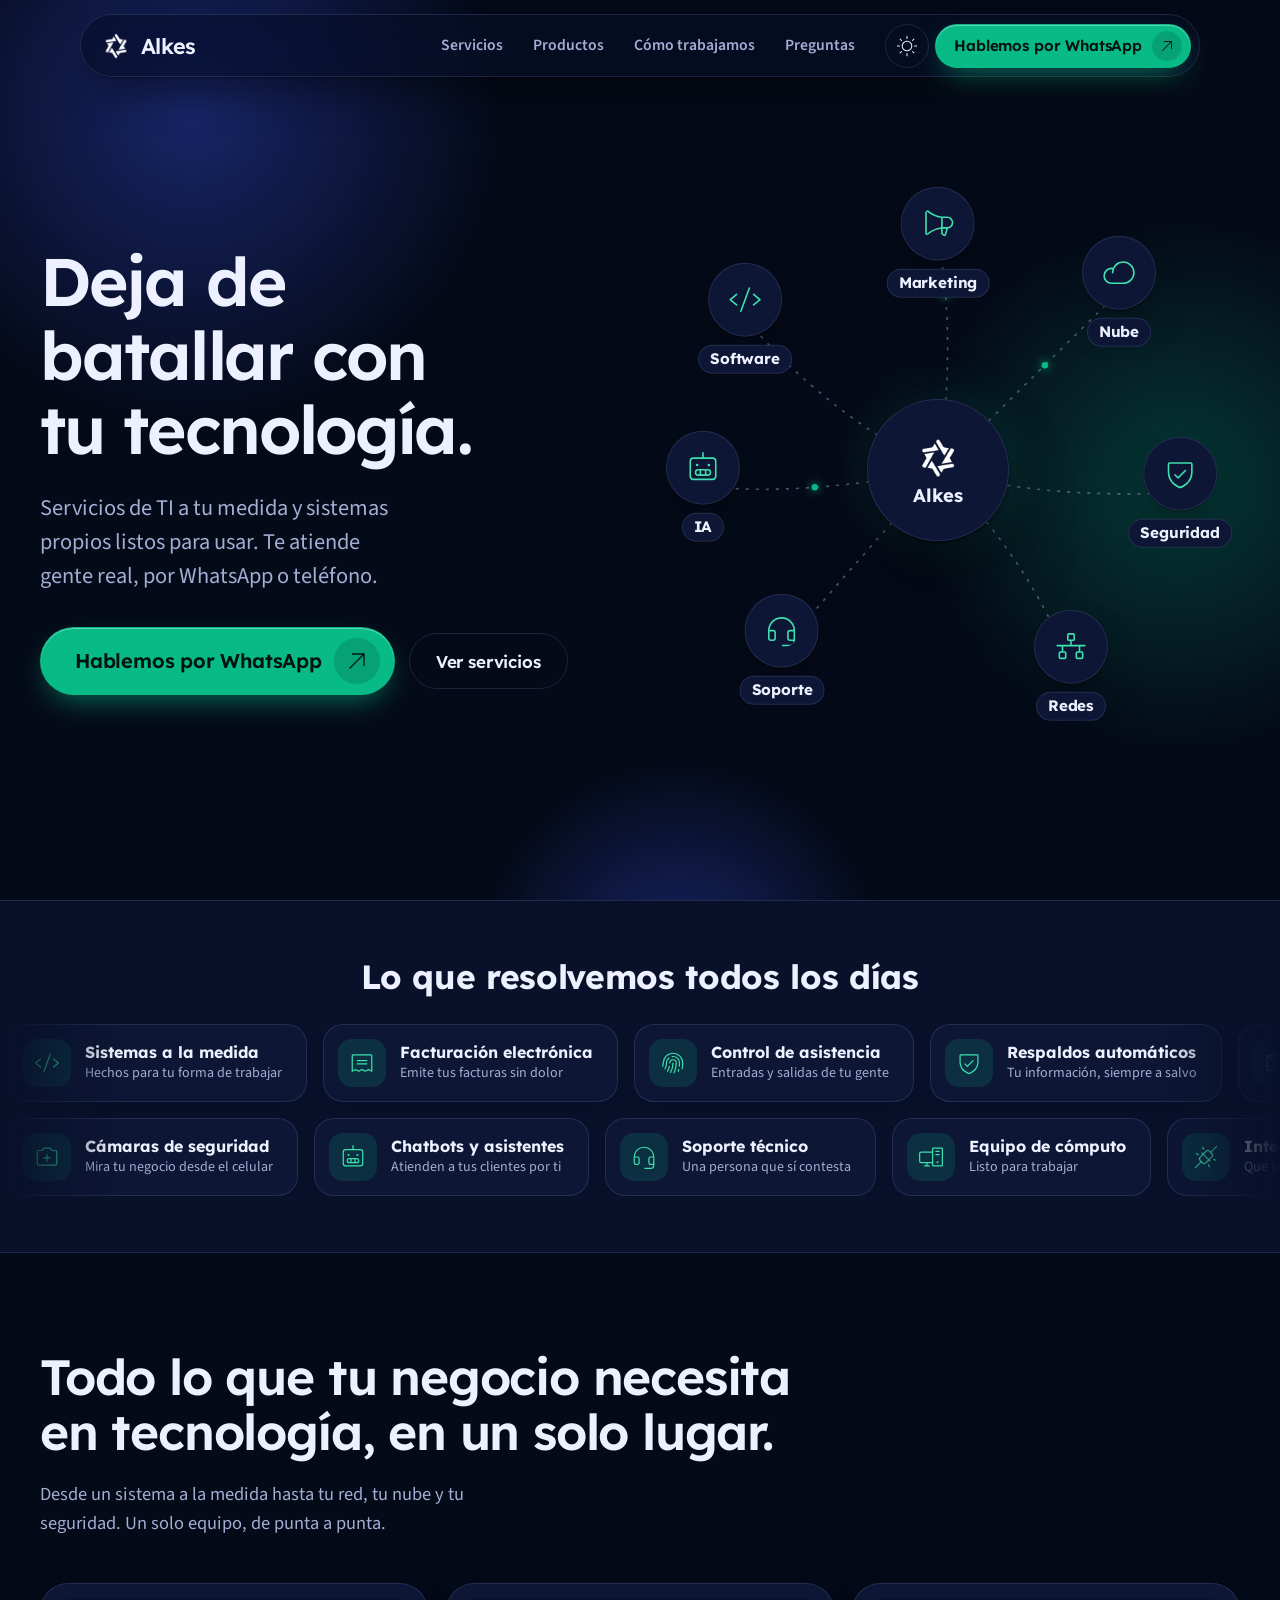
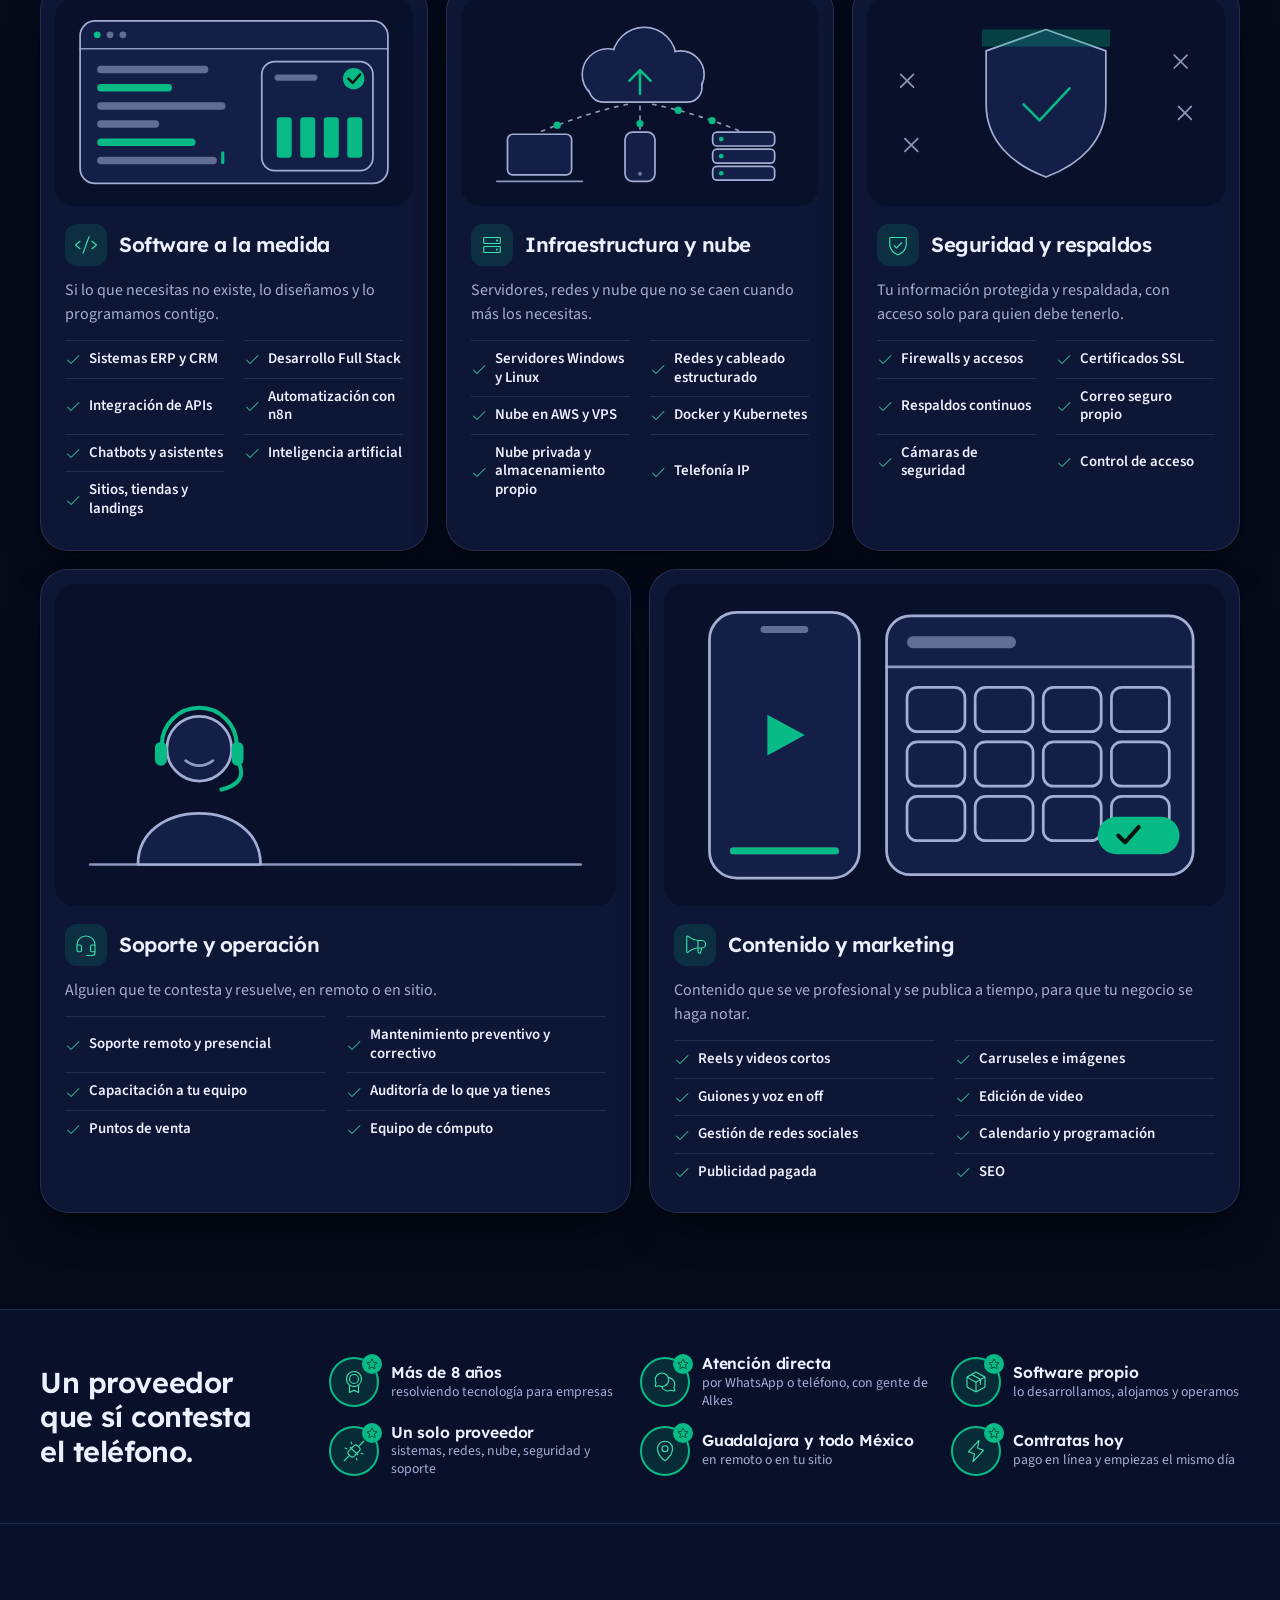
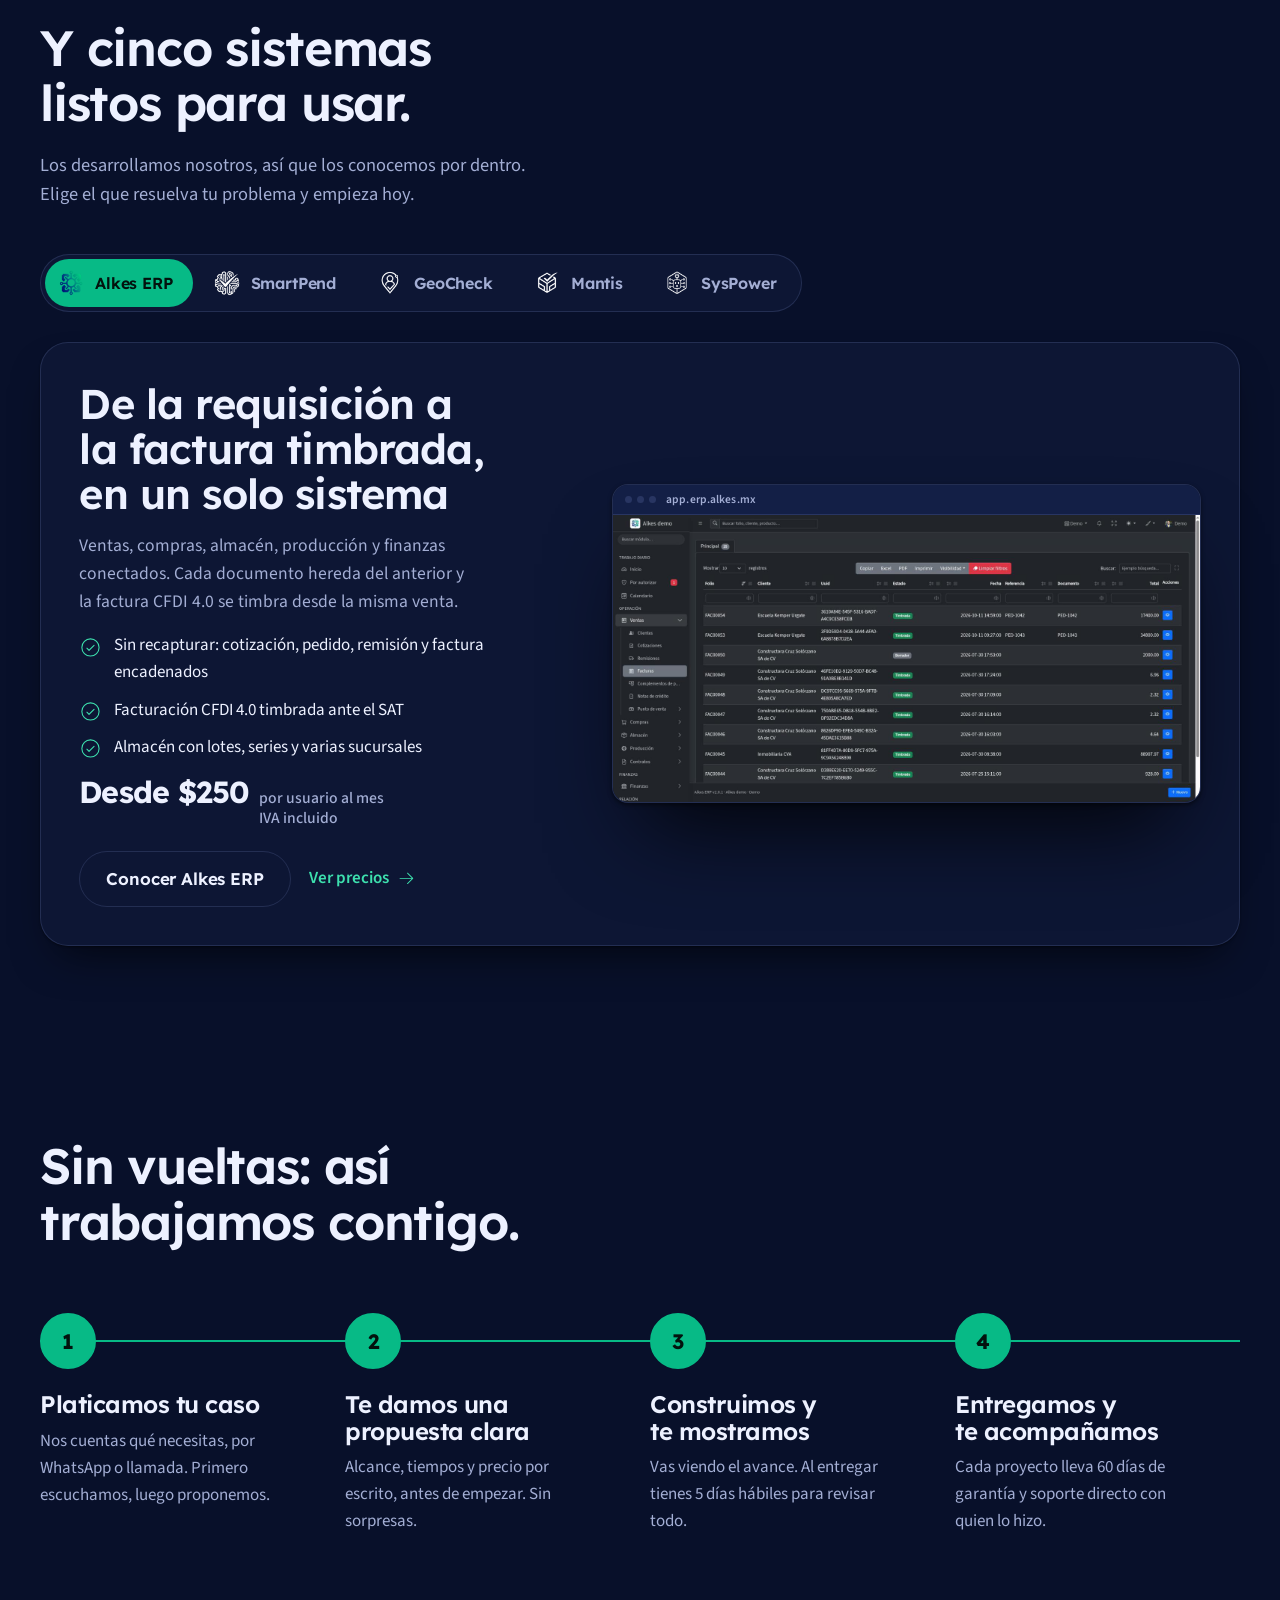
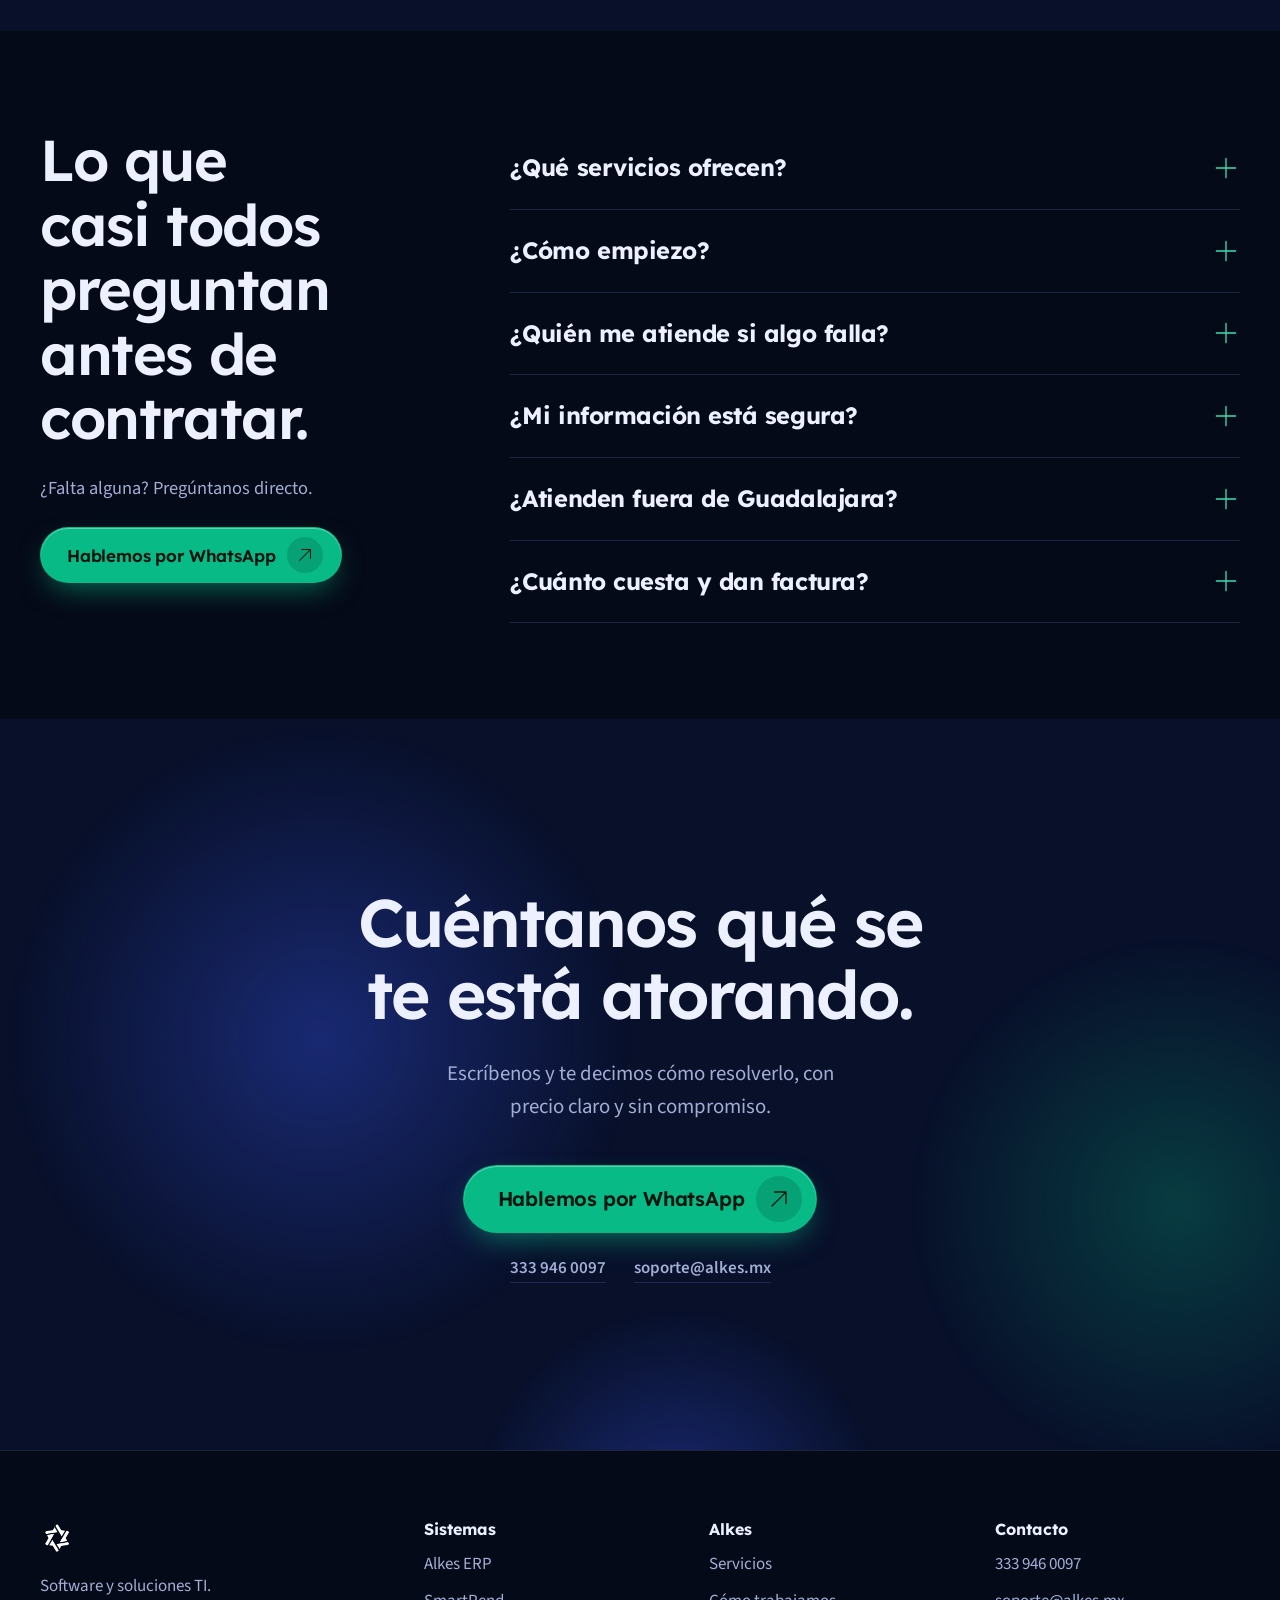
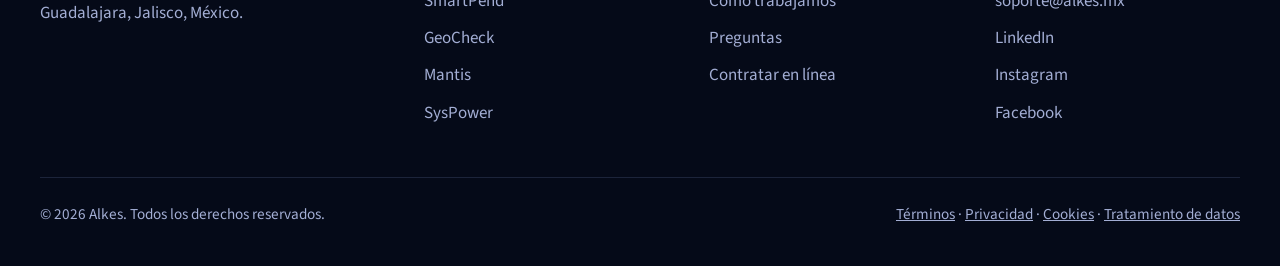
==== index.html @ 1bf5af02 "Versión inicial" ====
<!doctype html>
<html lang="es-MX" class="no-js" data-theme="dark">
<head>
<meta charset="utf-8">
<meta name="viewport" content="width=device-width, initial-scale=1, viewport-fit=cover">
<title>Alkes | Software y soluciones TI para tu empresa en Guadalajara</title>
<meta name="description" content="Sistemas listos para usar (ERP, pendientes, asistencia, mantenimiento) y servicios de TI a la medida. Atención directa por WhatsApp. Guadalajara y todo México.">
<meta name="theme-color" content="#050A18">
<meta name="robots" content="index, follow, max-image-preview:large, max-snippet:-1, max-video-preview:-1">
<meta name="keywords" content="empresa de software Guadalajara, desarrollo de software a la medida, soluciones TI Guadalajara, soporte técnico empresas, ERP México, facturación electrónica CFDI 4.0, redes y cableado estructurado, cámaras de seguridad, servidores Linux y Windows, nube AWS, respaldos, ciberseguridad, inteligencia artificial para empresas, chatbots, automatización n8n, desarrollo web, tiendas en línea, Zapopan, Jalisco, México, Alkes">
<meta name="author" content="Alkes"><meta name="creator" content="Gustavo Quintero"><meta name="publisher" content="Alkes">
<meta name="application-name" content="Alkes"><meta name="format-detection" content="telephone=no">
<meta name="geo.region" content="MX-JAL"><meta name="geo.placename" content="Guadalajara, Jalisco, México"><meta name="geo.position" content="20.6597;-103.3496"><meta name="ICBM" content="20.6597, -103.3496">
<link rel="alternate" hreflang="es-MX" href="https://alkes.mx/"><link rel="alternate" hreflang="es" href="https://alkes.mx/"><link rel="alternate" hreflang="x-default" href="https://alkes.mx/">
<link rel="alternate" type="text/markdown" title="Resumen para modelos de lenguaje" href="https://alkes.mx/llms.txt"><link rel="sitemap" type="application/xml" href="https://alkes.mx/sitemap.xml">
<link rel="canonical" href="https://alkes.mx/">
<link rel="icon" href="assets/img/favicon.ico">
<link rel="apple-touch-icon" href="assets/img/apple-touch-icon.png">
<meta property="og:type" content="website"><meta property="og:locale" content="es_MX"><meta property="og:site_name" content="Alkes">
<meta property="og:title" content="Alkes | Software y soluciones TI para tu empresa">
<meta property="og:description" content="Sistemas listos para usar y servicios de TI a la medida, con atención directa por WhatsApp.">
<meta property="og:url" content="https://alkes.mx/"><meta property="og:image" content="https://alkes.mx/assets/img/og-alkes.png">
<meta property="og:image:secure_url" content="https://alkes.mx/assets/img/og-alkes.png"><meta property="og:image:type" content="image/png"><meta property="og:image:alt" content="Alkes, software y soluciones TI para empresas">
<meta name="twitter:card" content="summary_large_image"><meta name="twitter:title" content="Alkes | Software y soluciones TI para tu empresa en Guadalajara"><meta name="twitter:description" content="Sistemas listos para usar y servicios de TI a la medida, con atención directa por WhatsApp."><meta name="twitter:image" content="https://alkes.mx/assets/img/og-alkes.png"><meta name="twitter:image:alt" content="Alkes, software y soluciones TI para empresas">
<link rel="preload" href="assets/fonts/lexend-latin.woff2" as="font" type="font/woff2" crossorigin>
<link rel="preload" href="assets/fonts/source-sans-3-latin.woff2" as="font" type="font/woff2" crossorigin>
<link rel="stylesheet" href="assets/home.css?v=4">
<script>(function(){var r=document.documentElement;r.className=r.className.replace('no-js','js');try{var t=localStorage.getItem('alkes-tema');if(t==='light'||t==='dark')r.setAttribute('data-theme',t)}catch(e){}})();</script>
<script type="application/ld+json">{"@context":"https://schema.org","@graph":[{"@type":["Organization","ProfessionalService"],"@id":"https://alkes.mx/#org","name":"Alkes","alternateName":["Alkes Software y Soluciones TI","Alkes TI","alkes.mx"],"description":"Empresa de software y soluciones TI en Guadalajara, Jalisco. Sistemas listos para usar (ERP con CFDI 4.0, pendientes con IA, control de asistencia, mantenimiento y reinicio remoto) y servicios de TI a la medida para empresas de todo México.","url":"https://alkes.mx/","logo":{"@type":"ImageObject","url":"https://alkes.mx/assets/img/logo_alkes.png"},"image":"https://alkes.mx/assets/img/og-alkes.png","telephone":"+52 33 3946 0097","email":"soporte@alkes.mx","address":{"@type":"PostalAddress","addressLocality":"Guadalajara","addressRegion":"Jalisco","addressCountry":"MX"},"geo":{"@type":"GeoCoordinates","latitude":20.6597,"longitude":-103.3496},"areaServed":[{"@type":"City","name":"Guadalajara"},{"@type":"City","name":"Zapopan"},{"@type":"City","name":"Tlaquepaque"},{"@type":"City","name":"Tonalá"},{"@type":"City","name":"Tlajomulco de Zúñiga"},{"@type":"State","name":"Jalisco"},{"@type":"Country","name":"México"}],"founder":{"@id":"https://gustavoquintero.dev/#persona"},"foundingLocation":{"@type":"Place","name":"Guadalajara, Jalisco, México"},"priceRange":"$$","currenciesAccepted":"MXN","paymentAccepted":"Transferencia, tarjeta","contactPoint":[{"@type":"ContactPoint","contactType":"Ventas","telephone":"+52 33 3946 0097","email":"soporte@alkes.mx","areaServed":"MX","availableLanguage":["es"]},{"@type":"ContactPoint","contactType":"Facturación","email":"facturacion@alkes.mx","areaServed":"MX","availableLanguage":["es"]}],"knowsAbout":["Auditoría de lo que ya tienes","Automatización con n8n","Calendario y programación","Capacitación a tu equipo","Carruseles e imágenes","Certificados SSL","Chatbots y asistentes","Control de acceso","Correo seguro propio","Cámaras de seguridad","Desarrollo Full Stack","Docker y Kubernetes","ERP","Edición de video","Equipo de cómputo","Facturación electrónica CFDI 4.0","Firewalls y accesos","Gestión de redes sociales","Guiones y voz en off","Integración de APIs","Inteligencia artificial","Mantenimiento preventivo y correctivo","Nube en AWS y VPS","Nube privada y almacenamiento propio","Publicidad pagada","Puntos de venta","Redes y cableado estructurado","Reels y videos cortos","Respaldos continuos","SEO","Servidores Windows y Linux","Sistemas ERP y CRM","Sitios, tiendas y landings","Software en la nube","Soporte remoto y presencial","Telefonía IP"],"hasOfferCatalog":{"@type":"OfferCatalog","name":"Servicios de TI y software","itemListElement":[{"@type":"OfferCatalog","name":"Software a la medida","description":"Si lo que necesitas no existe, lo diseñamos y lo programamos contigo.","itemListElement":[{"@type":"Offer","itemOffered":{"@type":"Service","name":"Sistemas ERP y CRM","serviceType":"Software a la medida","provider":{"@id":"https://alkes.mx/#org"},"areaServed":{"@type":"Country","name":"México"}}},{"@type":"Offer","itemOffered":{"@type":"Service","name":"Desarrollo Full Stack","serviceType":"Software a la medida","provider":{"@id":"https://alkes.mx/#org"},"areaServed":{"@type":"Country","name":"México"}}},{"@type":"Offer","itemOffered":{"@type":"Service","name":"Integración de APIs","serviceType":"Software a la medida","provider":{"@id":"https://alkes.mx/#org"},"areaServed":{"@type":"Country","name":"México"}}},{"@type":"Offer","itemOffered":{"@type":"Service","name":"Automatización con n8n","serviceType":"Software a la medida","provider":{"@id":"https://alkes.mx/#org"},"areaServed":{"@type":"Country","name":"México"}}},{"@type":"Offer","itemOffered":{"@type":"Service","name":"Chatbots y asistentes","serviceType":"Software a la medida","provider":{"@id":"https://alkes.mx/#org"},"areaServed":{"@type":"Country","name":"México"}}},{"@type":"Offer","itemOffered":{"@type":"Service","name":"Inteligencia artificial","serviceType":"Software a la medida","provider":{"@id":"https://alkes.mx/#org"},"areaServed":{"@type":"Country","name":"México"}}},{"@type":"Offer","itemOffered":{"@type":"Service","name":"Sitios, tiendas y landings","serviceType":"Software a la medida","provider":{"@id":"https://alkes.mx/#org"},"areaServed":{"@type":"Country","name":"México"}}}]},{"@type":"OfferCatalog","name":"Infraestructura y nube","description":"Servidores, redes y nube que no se caen cuando más los necesitas.","itemListElement":[{"@type":"Offer","itemOffered":{"@type":"Service","name":"Servidores Windows y Linux","serviceType":"Infraestructura y nube","provider":{"@id":"https://alkes.mx/#org"},"areaServed":{"@type":"Country","name":"México"}}},{"@type":"Offer","itemOffered":{"@type":"Service","name":"Redes y cableado estructurado","serviceType":"Infraestructura y nube","provider":{"@id":"https://alkes.mx/#org"},"areaServed":{"@type":"Country","name":"México"}}},{"@type":"Offer","itemOffered":{"@type":"Service","name":"Nube en AWS y VPS","serviceType":"Infraestructura y nube","provider":{"@id":"https://alkes.mx/#org"},"areaServed":{"@type":"Country","name":"México"}}},{"@type":"Offer","itemOffered":{"@type":"Service","name":"Docker y Kubernetes","serviceType":"Infraestructura y nube","provider":{"@id":"https://alkes.mx/#org"},"areaServed":{"@type":"Country","name":"México"}}},{"@type":"Offer","itemOffered":{"@type":"Service","name":"Nube privada y almacenamiento propio","serviceType":"Infraestructura y nube","provider":{"@id":"https://alkes.mx/#org"},"areaServed":{"@type":"Country","name":"México"}}},{"@type":"Offer","itemOffered":{"@type":"Service","name":"Telefonía IP","serviceType":"Infraestructura y nube","provider":{"@id":"https://alkes.mx/#org"},"areaServed":{"@type":"Country","name":"México"}}}]},{"@type":"OfferCatalog","name":"Seguridad y respaldos","description":"Tu información protegida y respaldada, con acceso solo para quien debe tenerlo.","itemListElement":[{"@type":"Offer","itemOffered":{"@type":"Service","name":"Firewalls y accesos","serviceType":"Seguridad y respaldos","provider":{"@id":"https://alkes.mx/#org"},"areaServed":{"@type":"Country","name":"México"}}},{"@type":"Offer","itemOffered":{"@type":"Service","name":"Certificados SSL","serviceType":"Seguridad y respaldos","provider":{"@id":"https://alkes.mx/#org"},"areaServed":{"@type":"Country","name":"México"}}},{"@type":"Offer","itemOffered":{"@type":"Service","name":"Respaldos continuos","serviceType":"Seguridad y respaldos","provider":{"@id":"https://alkes.mx/#org"},"areaServed":{"@type":"Country","name":"México"}}},{"@type":"Offer","itemOffered":{"@type":"Service","name":"Correo seguro propio","serviceType":"Seguridad y respaldos","provider":{"@id":"https://alkes.mx/#org"},"areaServed":{"@type":"Country","name":"México"}}},{"@type":"Offer","itemOffered":{"@type":"Service","name":"Cámaras de seguridad","serviceType":"Seguridad y respaldos","provider":{"@id":"https://alkes.mx/#org"},"areaServed":{"@type":"Country","name":"México"}}},{"@type":"Offer","itemOffered":{"@type":"Service","name":"Control de acceso","serviceType":"Seguridad y respaldos","provider":{"@id":"https://alkes.mx/#org"},"areaServed":{"@type":"Country","name":"México"}}}]},{"@type":"OfferCatalog","name":"Soporte y operación","description":"Alguien que te contesta y resuelve, en remoto o en sitio.","itemListElement":[{"@type":"Offer","itemOffered":{"@type":"Service","name":"Soporte remoto y presencial","serviceType":"Soporte y operación","provider":{"@id":"https://alkes.mx/#org"},"areaServed":{"@type":"Country","name":"México"}}},{"@type":"Offer","itemOffered":{"@type":"Service","name":"Mantenimiento preventivo y correctivo","serviceType":"Soporte y operación","provider":{"@id":"https://alkes.mx/#org"},"areaServed":{"@type":"Country","name":"México"}}},{"@type":"Offer","itemOffered":{"@type":"Service","name":"Capacitación a tu equipo","serviceType":"Soporte y operación","provider":{"@id":"https://alkes.mx/#org"},"areaServed":{"@type":"Country","name":"México"}}},{"@type":"Offer","itemOffered":{"@type":"Service","name":"Auditoría de lo que ya tienes","serviceType":"Soporte y operación","provider":{"@id":"https://alkes.mx/#org"},"areaServed":{"@type":"Country","name":"México"}}},{"@type":"Offer","itemOffered":{"@type":"Service","name":"Puntos de venta","serviceType":"Soporte y operación","provider":{"@id":"https://alkes.mx/#org"},"areaServed":{"@type":"Country","name":"México"}}},{"@type":"Offer","itemOffered":{"@type":"Service","name":"Equipo de cómputo","serviceType":"Soporte y operación","provider":{"@id":"https://alkes.mx/#org"},"areaServed":{"@type":"Country","name":"México"}}}]},{"@type":"OfferCatalog","name":"Contenido y marketing","description":"Contenido que se ve profesional y se publica a tiempo, para que tu negocio se haga notar.","itemListElement":[{"@type":"Offer","itemOffered":{"@type":"Service","name":"Reels y videos cortos","serviceType":"Contenido y marketing","provider":{"@id":"https://alkes.mx/#org"},"areaServed":{"@type":"Country","name":"México"}}},{"@type":"Offer","itemOffered":{"@type":"Service","name":"Carruseles e imágenes","serviceType":"Contenido y marketing","provider":{"@id":"https://alkes.mx/#org"},"areaServed":{"@type":"Country","name":"México"}}},{"@type":"Offer","itemOffered":{"@type":"Service","name":"Guiones y voz en off","serviceType":"Contenido y marketing","provider":{"@id":"https://alkes.mx/#org"},"areaServed":{"@type":"Country","name":"México"}}},{"@type":"Offer","itemOffered":{"@type":"Service","name":"Edición de video","serviceType":"Contenido y marketing","provider":{"@id":"https://alkes.mx/#org"},"areaServed":{"@type":"Country","name":"México"}}},{"@type":"Offer","itemOffered":{"@type":"Service","name":"Gestión de redes sociales","serviceType":"Contenido y marketing","provider":{"@id":"https://alkes.mx/#org"},"areaServed":{"@type":"Country","name":"México"}}},{"@type":"Offer","itemOffered":{"@type":"Service","name":"Calendario y programación","serviceType":"Contenido y marketing","provider":{"@id":"https://alkes.mx/#org"},"areaServed":{"@type":"Country","name":"México"}}},{"@type":"Offer","itemOffered":{"@type":"Service","name":"Publicidad pagada","serviceType":"Contenido y marketing","provider":{"@id":"https://alkes.mx/#org"},"areaServed":{"@type":"Country","name":"México"}}},{"@type":"Offer","itemOffered":{"@type":"Service","name":"SEO","serviceType":"Contenido y marketing","provider":{"@id":"https://alkes.mx/#org"},"areaServed":{"@type":"Country","name":"México"}}}]},{"@type":"Offer","itemOffered":{"@id":"https://erp.alkes.mx/#app"}},{"@type":"Offer","itemOffered":{"@id":"https://smartpend.alkes.mx/#app"}},{"@type":"Offer","itemOffered":{"@id":"https://geocheck.alkes.mx/#app"}},{"@type":"Offer","itemOffered":{"@id":"https://mantis.alkes.mx/#app"}},{"@type":"Offer","itemOffered":{"@id":"https://syspower.alkes.mx/#app"}}]},"sameAs":["https://www.facebook.com/alkes.mx","https://www.instagram.com/alkes.mx","https://www.linkedin.com/company/alkes-mx","https://www.tiktok.com/@alkes.mx"]},{"@type":"Person","@id":"https://gustavoquintero.dev/#persona","name":"Gustavo de Jesús Quintero Cerpa","alternateName":"Gustavo Quintero","jobTitle":"Fundador y desarrollador","worksFor":{"@id":"https://alkes.mx/#org"},"url":"https://gustavoquintero.dev/","sameAs":["https://www.linkedin.com/in/gustavo-quintero-81aa18169/","https://github.com/GustavoQuinteroC"],"address":{"@type":"PostalAddress","addressLocality":"Guadalajara","addressRegion":"Jalisco","addressCountry":"MX"}},{"@type":"WebSite","@id":"https://alkes.mx/#web","url":"https://alkes.mx/","name":"Alkes","inLanguage":"es-MX","description":"Software y soluciones TI para empresas en Guadalajara y todo México.","publisher":{"@id":"https://alkes.mx/#org"}},{"@type":"WebPage","@id":"https://alkes.mx/#pagina","url":"https://alkes.mx/","name":"Alkes | Software y soluciones TI para tu empresa en Guadalajara","isPartOf":{"@id":"https://alkes.mx/#web"},"about":{"@id":"https://alkes.mx/#org"},"mainEntity":{"@id":"https://alkes.mx/#org"},"inLanguage":"es-MX","primaryImageOfPage":{"@type":"ImageObject","url":"https://alkes.mx/assets/img/og-alkes.png"}},{"@type":"ItemList","@id":"https://alkes.mx/#productos","name":"Sistemas de Alkes","itemListElement":[{"@type":"ListItem","position":1,"item":{"@type":"SoftwareApplication","@id":"https://erp.alkes.mx/#app","name":"Alkes ERP","url":"https://erp.alkes.mx/","description":"Ventas, compras, almacén, producción y finanzas conectados. Cada documento hereda del anterior y la factura CFDI 4.0 se timbra desde la misma venta.","featureList":["Sin recapturar: cotización, pedido, remisión y factura encadenados","Facturación CFDI 4.0 timbrada ante el SAT","Almacén con lotes, series y varias sucursales"],"applicationCategory":"BusinessApplication","operatingSystem":"Web","inLanguage":"es-MX","publisher":{"@id":"https://alkes.mx/#org"},"creator":{"@id":"https://gustavoquintero.dev/#persona"}}},{"@type":"ListItem","position":2,"item":{"@type":"SoftwareApplication","@id":"https://smartpend.alkes.mx/#app","name":"SmartPend","url":"https://smartpend.alkes.mx/","description":"Registra cada solicitud, asígnala y sigue su avance hasta cerrarla. Quien reporta consulta su folio sin llamar.","featureList":["Pendientes y tickets con folio y seguimiento","Proyectos, equipos y clientes en un solo lugar","Asistente con inteligencia artificial para dictar y organizar"],"applicationCategory":"BusinessApplication","operatingSystem":"Web","inLanguage":"es-MX","publisher":{"@id":"https://alkes.mx/#org"},"creator":{"@id":"https://gustavoquintero.dev/#persona"}}},{"@type":"ListItem","position":3,"item":{"@type":"SoftwareApplication","@id":"https://geocheck.alkes.mx/#app","name":"GeoCheck","url":"https://geocheck.alkes.mx/","description":"Cada asistencia se valida con NIP, GPS contra una geocerca y foto en el momento. Sin checador físico y sin trampas.","featureList":["Checadas con NIP, GPS y foto en tiempo real","Geocercas por cada lugar de trabajo","Reportes exportables y auditoría de cada registro"],"applicationCategory":"BusinessApplication","operatingSystem":"Web","inLanguage":"es-MX","publisher":{"@id":"https://alkes.mx/#org"},"creator":{"@id":"https://gustavoquintero.dev/#persona"}}},{"@type":"ListItem","position":4,"item":{"@type":"SoftwareApplication","@id":"https://mantis.alkes.mx/#app","name":"Mantis","url":"https://mantis.alkes.mx/","description":"Planifica, ejecuta y documenta el mantenimiento de equipos e instalaciones, con evidencia fotográfica de cada servicio.","featureList":["Inventario de activos y técnicos","Plantillas con checklist a la medida","Evidencias fotográficas y trazabilidad de cada intervención"],"applicationCategory":"BusinessApplication","operatingSystem":"Web","inLanguage":"es-MX","publisher":{"@id":"https://alkes.mx/#org"},"creator":{"@id":"https://gustavoquintero.dev/#persona"}}},{"@type":"ListItem","position":5,"item":{"@type":"SoftwareApplication","@id":"https://syspower.alkes.mx/#app","name":"SysPower","url":"https://syspower.alkes.mx/","description":"Controla la energía de tus equipos críticos desde cualquier navegador. Sin visitas, sin VPN y sin esperas.","featureList":["5 salidas de 120 V que apagas, enciendes y reinicias a distancia","Hardware incluido en la renta, sin anticipo","Reinicio automático al regresar la luz"],"applicationCategory":"BusinessApplication","operatingSystem":"Web","inLanguage":"es-MX","publisher":{"@id":"https://alkes.mx/#org"},"creator":{"@id":"https://gustavoquintero.dev/#persona"}}}]},{"@type":"FAQPage","@id":"https://alkes.mx/#preguntas","mainEntity":[{"@type":"Question","name":"¿Qué servicios ofrecen?","acceptedAnswer":{"@type":"Answer","text":"Software a la medida, redes, nube, seguridad y respaldos, soporte técnico, inteligencia artificial y contenido para redes. Todo con un solo equipo, para que no tengas que coordinar a varios proveedores."}},{"@type":"Question","name":"¿Cómo empiezo?","acceptedAnswer":{"@type":"Answer","text":"Escríbenos por WhatsApp o llámanos y cuéntanos qué necesitas. Te respondemos con una propuesta por escrito, sin compromiso, con alcance y precio claros."}},{"@type":"Question","name":"¿Quién me atiende si algo falla?","acceptedAnswer":{"@type":"Answer","text":"Gente de Alkes, por WhatsApp o teléfono. Resolvemos tu tecnología de principio a fin, así que no te mandamos con un tercero ni con un bot."}},{"@type":"Question","name":"¿Mi información está segura?","acceptedAnswer":{"@type":"Answer","text":"Sí. Trabajamos con accesos controlados, conexiones y contraseñas cifradas, y respaldos automáticos para que una falla no detenga tu negocio."}},{"@type":"Question","name":"¿Atienden fuera de Guadalajara?","acceptedAnswer":{"@type":"Answer","text":"Sí, atendemos empresas de todo México. La mayor parte del soporte se resuelve en remoto, sin que tengas que esperar una visita."}},{"@type":"Question","name":"¿Cuánto cuesta y dan factura?","acceptedAnswer":{"@type":"Answer","text":"Cada proyecto se cotiza por escrito antes de empezar. Tienes 5 días hábiles para revisar la entrega y 60 días de garantía. Y sí, damos factura: pídela a facturacion@alkes.mx."}}]}]}</script>
</head>
<body>
<a class="skip" href="#main">Saltar al contenido</a>
<header class="nav"><div class="nav__in">
  <a class="nav__logo" href="#top" aria-label="Alkes, inicio"><img class="logo-l" src="assets/img/logo_alkes.png" alt="Alkes" height="30"><img class="logo-d" src="assets/img/logo_alkes_blanco.png" alt="" height="30"><span>Alkes</span></a>
  <ul class="nav__links"><li><a href="#servicios">Servicios</a></li><li><a href="#productos">Productos</a></li><li><a href="#proceso">Cómo trabajamos</a></li><li><a href="#preguntas">Preguntas</a></li></ul>
  <button class="nav__tema" type="button" aria-label="Cambiar a tema claro"><span class="t-sun"><svg class="ico" aria-hidden="true" focusable="false" xmlns="http://www.w3.org/2000/svg" viewBox="0 0 256 256" fill="currentColor"><path d="M122,40V16a6,6,0,0,1,12,0V40a6,6,0,0,1-12,0Zm68,88a62,62,0,1,1-62-62A62.07,62.07,0,0,1,190,128Zm-12,0a50,50,0,1,0-50,50A50.06,50.06,0,0,0,178,128ZM59.76,68.24a6,6,0,1,0,8.48-8.48l-16-16a6,6,0,0,0-8.48,8.48Zm0,119.52-16,16a6,6,0,1,0,8.48,8.48l16-16a6,6,0,1,0-8.48-8.48ZM192,70a6,6,0,0,0,4.24-1.76l16-16a6,6,0,0,0-8.48-8.48l-16,16A6,6,0,0,0,192,70Zm4.24,117.76a6,6,0,0,0-8.48,8.48l16,16a6,6,0,0,0,8.48-8.48ZM46,128a6,6,0,0,0-6-6H16a6,6,0,0,0,0,12H40A6,6,0,0,0,46,128Zm82,82a6,6,0,0,0-6,6v24a6,6,0,0,0,12,0V216A6,6,0,0,0,128,210Zm112-88H216a6,6,0,0,0,0,12h24a6,6,0,0,0,0-12Z"/></svg></span><span class="t-moon"><svg class="ico" aria-hidden="true" focusable="false" xmlns="http://www.w3.org/2000/svg" viewBox="0 0 256 256" fill="currentColor"><path d="M232.13,143.64a6,6,0,0,0-6-1.49A90.07,90.07,0,0,1,113.86,29.85a6,6,0,0,0-7.49-7.48A102.88,102.88,0,0,0,54.48,58.68,102,102,0,0,0,197.32,201.52a102.88,102.88,0,0,0,36.31-51.89A6,6,0,0,0,232.13,143.64Zm-42,48.29a90,90,0,0,1-126-126A90.9,90.9,0,0,1,99.65,37.66,102.06,102.06,0,0,0,218.34,156.35,90.9,90.9,0,0,1,190.1,191.93Z"/></svg></span></button>
  <a class="btn btn--wa btn--sm" href="https://wa.me/523339460097?text=Hola%2C%20vi%20su%20sitio%20alkes.mx%20y%20quiero%20platicar%20con%20ustedes." target="_blank" rel="noopener">Hablemos por WhatsApp<span class="btn__i"><svg class="ico" aria-hidden="true" focusable="false" xmlns="http://www.w3.org/2000/svg" viewBox="0 0 256 256" fill="currentColor"><path d="M198,64V168a6,6,0,0,1-12,0V78.48L68.24,196.24a6,6,0,0,1-8.48-8.48L177.52,70H88a6,6,0,0,1,0-12H192A6,6,0,0,1,198,64Z"/></svg></span></a>
  <button class="nav__burger" type="button" aria-label="Abrir menú" aria-expanded="false"><span></span><span></span><span></span></button>
</div></header>
<nav class="menu" aria-label="Menú">
  <a href="#servicios">Servicios</a><a href="#productos">Productos</a><a href="#proceso">Cómo trabajamos</a><a href="#preguntas">Preguntas</a>
  <a class="btn btn--wa " href="https://wa.me/523339460097?text=Hola%2C%20vi%20su%20sitio%20alkes.mx%20y%20quiero%20platicar%20con%20ustedes." target="_blank" rel="noopener">Hablemos por WhatsApp<span class="btn__i"><svg class="ico" aria-hidden="true" focusable="false" xmlns="http://www.w3.org/2000/svg" viewBox="0 0 256 256" fill="currentColor"><path d="M198,64V168a6,6,0,0,1-12,0V78.48L68.24,196.24a6,6,0,0,1-8.48-8.48L177.52,70H88a6,6,0,0,1,0-12H192A6,6,0,0,1,198,64Z"/></svg></span></a>
</nav>

<main id="main">
<section class="hero" id="top">
  <div class="aurora" aria-hidden="true"><i></i><i></i><i></i></div>
  <div class="wrap hero__grid">
    <div>
      <h1><span class="w"><span style="--i:0">Deja</span></span> <span class="w"><span style="--i:1">de</span></span> <span class="w"><span style="--i:2">batallar</span></span> <span class="w"><span style="--i:3">con</span></span> <span class="w"><span style="--i:4">tu</span></span> <span class="w"><span style="--i:5">tecnología.</span></span></h1>
      <p class="hero__sub">Servicios de TI a tu medida y sistemas propios listos para usar. Te atiende gente real, por WhatsApp o teléfono.</p>
      <div class="hero__cta"><a class="btn btn--wa btn--lg" href="https://wa.me/523339460097?text=Hola%2C%20vi%20su%20sitio%20alkes.mx%20y%20quiero%20platicar%20con%20ustedes." target="_blank" rel="noopener">Hablemos por WhatsApp<span class="btn__i"><svg class="ico" aria-hidden="true" focusable="false" xmlns="http://www.w3.org/2000/svg" viewBox="0 0 256 256" fill="currentColor"><path d="M198,64V168a6,6,0,0,1-12,0V78.48L68.24,196.24a6,6,0,0,1-8.48-8.48L177.52,70H88a6,6,0,0,1,0-12H192A6,6,0,0,1,198,64Z"/></svg></span></a><a class="btn btn--ghost" href="#servicios">Ver servicios</a></div>
    </div>
    <div class="netwrap">
    <div class="net">
      <svg class="net__svg" viewBox="0 0 600 540" preserveAspectRatio="xMidYMid meet" aria-hidden="true">
        <path class="ln" id="ln0" d="M300 270 Q186 212 108 119"/><circle r="3.2" class="pk"><animateMotion dur="3.2s" begin="0.0s" repeatCount="indefinite" path="M300 270 Q186 212 108 119" keyPoints="0;1" keyTimes="0;1" calcMode="spline" keySplines=".4 0 .2 1"/></circle><path class="ln" id="ln1" d="M300 270 Q408 163 480 92"/><circle r="3.2" class="pk"><animateMotion dur="3.7s" begin="0.6s" repeatCount="indefinite" path="M300 270 Q408 163 480 92" keyPoints="0;1" keyTimes="0;1" calcMode="spline" keySplines=".4 0 .2 1"/></circle><path class="ln" id="ln2" d="M300 270 Q402 299 540 292"/><circle r="3.2" class="pk"><animateMotion dur="4.1s" begin="1.2s" repeatCount="indefinite" path="M300 270 Q402 299 540 292" keyPoints="0;1" keyTimes="0;1" calcMode="spline" keySplines=".4 0 .2 1"/></circle><path class="ln" id="ln3" d="M300 270 Q384 349 432 464"/><circle r="3.2" class="pk"><animateMotion dur="4.6s" begin="1.8s" repeatCount="indefinite" path="M300 270 Q384 349 432 464" keyPoints="0;1" keyTimes="0;1" calcMode="spline" keySplines=".4 0 .2 1"/></circle><path class="ln" id="ln4" d="M300 270 Q204 377 144 448"/><circle r="3.2" class="pk"><animateMotion dur="5.0s" begin="2.4s" repeatCount="indefinite" path="M300 270 Q204 377 144 448" keyPoints="0;1" keyTimes="0;1" calcMode="spline" keySplines=".4 0 .2 1"/></circle><path class="ln" id="ln5" d="M300 270 Q318 139 300 43"/><circle r="3.2" class="pk"><animateMotion dur="5.5s" begin="3.0s" repeatCount="indefinite" path="M300 270 Q318 139 300 43" keyPoints="0;1" keyTimes="0;1" calcMode="spline" keySplines=".4 0 .2 1"/></circle><path class="ln" id="ln6" d="M300 270 Q165 296 66 286"/><circle r="3.2" class="pk"><animateMotion dur="5.9s" begin="3.6s" repeatCount="indefinite" path="M300 270 Q165 296 66 286" keyPoints="0;1" keyTimes="0;1" calcMode="spline" keySplines=".4 0 .2 1"/></circle>
      </svg>
      <button type="button" class="nd" style="left:18%;top:22%" data-depth="22" data-i="0" data-ln="0" aria-label="Software a la medida"><svg class="ico" aria-hidden="true" focusable="false" xmlns="http://www.w3.org/2000/svg" viewBox="0 0 256 256" fill="currentColor"><path d="M67.84,92.61,25.37,128l42.47,35.39a6,6,0,1,1-7.68,9.22l-48-40a6,6,0,0,1,0-9.22l48-40a6,6,0,0,1,7.68,9.22Zm176,30.78-48-40a6,6,0,1,0-7.68,9.22L230.63,128l-42.47,35.39a6,6,0,1,0,7.68,9.22l48-40a6,6,0,0,0,0-9.22Zm-81.79-89A6,6,0,0,0,154.36,38l-64,176A6,6,0,0,0,94,221.64a6.15,6.15,0,0,0,2,.36,6,6,0,0,0,5.64-3.95l64-176A6,6,0,0,0,162.05,34.36Z"/></svg><span>Software</span></button><button type="button" class="nd" style="left:80%;top:17%" data-depth="34" data-i="1" data-ln="1" aria-label="Nube sin dolores de cabeza"><svg class="ico" aria-hidden="true" focusable="false" xmlns="http://www.w3.org/2000/svg" viewBox="0 0 256 256" fill="currentColor"><path d="M160,42A86.11,86.11,0,0,0,82.43,90.88,62,62,0,1,0,72,214h88a86,86,0,0,0,0-172Zm0,160H72a50,50,0,0,1,0-100,50.67,50.67,0,0,1,5.91.35A85.61,85.61,0,0,0,74,128a6,6,0,0,0,12,0,74,74,0,1,1,74,74Z"/></svg><span>Nube</span></button><button type="button" class="nd" style="left:90%;top:54%" data-depth="18" data-i="2" data-ln="2" aria-label="Protegido de verdad"><svg class="ico" aria-hidden="true" focusable="false" xmlns="http://www.w3.org/2000/svg" viewBox="0 0 256 256" fill="currentColor"><path d="M208,42H48A14,14,0,0,0,34,56v56c0,51.94,25.12,83.4,46.2,100.64,22.73,18.6,45.27,24.89,46.22,25.15a6,6,0,0,0,3.16,0c.95-.26,23.49-6.55,46.22-25.15C196.88,195.4,222,163.94,222,112V56A14,14,0,0,0,208,42Zm2,70c0,37.76-13.94,68.39-41.44,91.06A131.17,131.17,0,0,1,128,225.72a130.94,130.94,0,0,1-40.56-22.66C59.94,180.39,46,149.76,46,112V56a2,2,0,0,1,2-2H208a2,2,0,0,1,2,2ZM172.24,99.76a6,6,0,0,1,0,8.48l-56,56a6,6,0,0,1-8.48,0l-24-24a6,6,0,0,1,8.48-8.48L112,151.51l51.76-51.75A6,6,0,0,1,172.24,99.76Z"/></svg><span>Seguridad</span></button><button type="button" class="nd" style="left:72%;top:86%" data-depth="30" data-i="3" data-ln="3" aria-label="Redes que no se caen"><svg class="ico" aria-hidden="true" focusable="false" xmlns="http://www.w3.org/2000/svg" viewBox="0 0 256 256" fill="currentColor"><path d="M232,114H134V86h10a14,14,0,0,0,14-14V40a14,14,0,0,0-14-14H112A14,14,0,0,0,98,40V72a14,14,0,0,0,14,14h10v28H24a6,6,0,0,0,0,12H58v36H48a14,14,0,0,0-14,14v32a14,14,0,0,0,14,14H80a14,14,0,0,0,14-14V176a14,14,0,0,0-14-14H70V126H186v36H176a14,14,0,0,0-14,14v32a14,14,0,0,0,14,14h32a14,14,0,0,0,14-14V176a14,14,0,0,0-14-14H198V126h34a6,6,0,0,0,0-12ZM110,72V40a2,2,0,0,1,2-2h32a2,2,0,0,1,2,2V72a2,2,0,0,1-2,2H112A2,2,0,0,1,110,72ZM82,176v32a2,2,0,0,1-2,2H48a2,2,0,0,1-2-2V176a2,2,0,0,1,2-2H80A2,2,0,0,1,82,176Zm128,0v32a2,2,0,0,1-2,2H176a2,2,0,0,1-2-2V176a2,2,0,0,1,2-2h32A2,2,0,0,1,210,176Z"/></svg><span>Redes</span></button><button type="button" class="nd" style="left:24%;top:83%" data-depth="26" data-i="4" data-ln="4" aria-label="Te contesta una persona"><svg class="ico" aria-hidden="true" focusable="false" xmlns="http://www.w3.org/2000/svg" viewBox="0 0 256 256" fill="currentColor"><path d="M200.47,56.07A101.37,101.37,0,0,0,128.77,26H128A102,102,0,0,0,26,128v56a22,22,0,0,0,22,22H64a22,22,0,0,0,22-22V144a22,22,0,0,0-22-22H38.2A90,90,0,0,1,128,38h.68a89.71,89.71,0,0,1,89.13,84H192a22,22,0,0,0-22,22v40a22,22,0,0,0,22,22h26v2a26,26,0,0,1-26,26H136a6,6,0,0,0,0,12h56a38,38,0,0,0,38-38V128A101.44,101.44,0,0,0,200.47,56.07ZM64,134a10,10,0,0,1,10,10v40a10,10,0,0,1-10,10H48a10,10,0,0,1-10-10V134Zm118,50V144a10,10,0,0,1,10-10h26v60H192A10,10,0,0,1,182,184Z"/></svg><span>Soporte</span></button><button type="button" class="nd" style="left:50%;top:8%" data-depth="26" data-i="5" data-ln="5" aria-label="Contenido que te hace notar"><svg class="ico" aria-hidden="true" focusable="false" xmlns="http://www.w3.org/2000/svg" viewBox="0 0 256 256" fill="currentColor"><path d="M246,120a46.05,46.05,0,0,0-46-46H160.15c-2.58-.15-54.1-3.57-103.15-44.71A14,14,0,0,0,34,40V200a13.85,13.85,0,0,0,8.07,12.68A14.16,14.16,0,0,0,48,214a13.9,13.9,0,0,0,9-3.3c40-33.52,81.57-42,97-44.07v34a14,14,0,0,0,6.23,11.65l11,7.33a14,14,0,0,0,21.32-8.17l12.13-45.71A46.07,46.07,0,0,0,246,120ZM49.29,201.52A2,2,0,0,1,46,200V40a1.9,1.9,0,0,1,1.15-1.8A2.08,2.08,0,0,1,48,38a1.91,1.91,0,0,1,1.26.48c44,36.92,89,45.19,104.71,47v69C138.29,156.33,93.3,164.61,49.29,201.52Zm131.64,7a2,2,0,0,1-3.05,1.18l-11-7.33a2,2,0,0,1-.89-1.67V166h26.2ZM200,154H166V86h34a34,34,0,1,1,0,68Z"/></svg><span>Marketing</span></button><button type="button" class="nd" style="left:11%;top:53%" data-depth="38" data-i="6" data-ln="6" aria-label="Inteligencia artificial útil"><svg class="ico" aria-hidden="true" focusable="false" xmlns="http://www.w3.org/2000/svg" viewBox="0 0 256 256" fill="currentColor"><path d="M200,50H134V16a6,6,0,0,0-12,0V50H56A30,30,0,0,0,26,80V192a30,30,0,0,0,30,30H200a30,30,0,0,0,30-30V80A30,30,0,0,0,200,50Zm18,142a18,18,0,0,1-18,18H56a18,18,0,0,1-18-18V80A18,18,0,0,1,56,62H200a18,18,0,0,1,18,18ZM74,108a10,10,0,1,1,10,10A10,10,0,0,1,74,108Zm88,0a10,10,0,1,1,10,10A10,10,0,0,1,162,108Zm2,30H92a26,26,0,0,0,0,52h72a26,26,0,0,0,0-52Zm-22,12v28H114V150ZM78,164a14,14,0,0,1,14-14h10v28H92A14,14,0,0,1,78,164Zm86,14H154V150h10a14,14,0,0,1,0,28Z"/></svg><span>IA</span></button>
      <div class="nd nd--c" data-depth="10"><span class="nd__ring"></span><span class="nd__ring r2"></span><img class="logo-l" src="assets/img/logo_alkes.png" alt="" width="46" height="46"><img class="logo-d" src="assets/img/logo_alkes_blanco.png" alt="" width="46" height="46"><b>Alkes</b></div>
    </div>
    <div class="nx" role="region" aria-live="polite" aria-label="Detalle del servicio"><button type="button" class="nx__x" aria-label="Cerrar"><svg class="ico" aria-hidden="true" focusable="false" xmlns="http://www.w3.org/2000/svg" viewBox="0 0 256 256" fill="currentColor"><path d="M204.24,195.76a6,6,0,1,1-8.48,8.48L128,136.49,60.24,204.24a6,6,0,0,1-8.48-8.48L119.51,128,51.76,60.24a6,6,0,0,1,8.48-8.48L128,119.51l67.76-67.75a6,6,0,0,1,8.48,8.48L136.49,128Z"/></svg></button><div class="nx__i" data-i="0"><svg class="ill" viewBox="0 0 320 180" aria-hidden="true" focusable="false">
<rect class="f" x="16" y="14" width="288" height="152" rx="14"/>
<path class="o" d="M16 40H304"/>
<circle class="gf" cx="32" cy="27" r="3.2"/><circle class="tf" cx="44" cy="27" r="3.2"/><circle class="tf" cx="56" cy="27" r="3.2"/>
<rect class="cl tf" style="--i:0" x="32" y="56" width="104" height="7" rx="3.5"/><rect class="cl gf" style="--i:1" x="32" y="73" width="70" height="7" rx="3.5"/><rect class="cl tf" style="--i:2" x="32" y="90" width="120" height="7" rx="3.5"/><rect class="cl tf" style="--i:3" x="32" y="107" width="58" height="7" rx="3.5"/><rect class="cl gf" style="--i:4" x="32" y="124" width="92" height="7" rx="3.5"/><rect class="cl tf" style="--i:5" x="32" y="141" width="112" height="7" rx="3.5"/>
<rect class="gf cur" x="148" y="136" width="3" height="12" rx="1.5"/>
<rect class="f" x="186" y="52" width="104" height="102" rx="12"/>
<rect class="tf" x="198" y="64" width="40" height="6" rx="3"/>
<rect class="bar gf" style="--i:0" x="200" y="104" width="14" height="38" rx="3"/>
<rect class="bar gf" style="--i:1" x="222" y="104" width="14" height="38" rx="3"/>
<rect class="bar gf" style="--i:2" x="244" y="104" width="14" height="38" rx="3"/>
<rect class="bar gf" style="--i:3" x="266" y="104" width="14" height="38" rx="3"/>
<g class="pop" style="transform-origin:272px 66px;transform-box:view-box"><circle class="gf" cx="272" cy="68" r="10"/><path d="M267 68l4 4 7-8" fill="none" stroke="var(--on-green)" stroke-width="2.2" stroke-linecap="round" stroke-linejoin="round"/></g>
</svg><h3>Software a la medida</h3><p>Si no existe, lo programamos contigo: sistemas, integraciones y automatizaciones.</p></div><div class="nx__i" data-i="1"><svg class="ill" viewBox="0 0 320 180" aria-hidden="true" focusable="false">
<path class="o dash" d="M160 94V118"/><path class="o dash" d="M148 92Q110 100 66 118"/><path class="o dash" d="M172 92Q212 100 256 118"/>
<g class="float">
 <g class="cloud">
  <circle class="f" cx="130" cy="64" r="24"/><circle class="f" cx="164" cy="50" r="30"/><circle class="f" cx="198" cy="64" r="22"/><rect class="f" x="112" y="62" width="106" height="28" rx="14"/>
  <circle class="ff" cx="130" cy="64" r="23"/><circle class="ff" cx="164" cy="50" r="29"/><circle class="ff" cx="198" cy="64" r="21"/><rect class="ff" x="113" y="63" width="104" height="26" rx="13"/>
 </g>
 <path class="g" d="M150 70l10-10 10 10M160 60v22" style="transform:translateY(0)"/>
</g>
<rect class="f" x="36" y="120" width="60" height="38" rx="5"/><path class="o" d="M26 164H106"/>
<rect class="f" x="146" y="118" width="28" height="46" rx="7"/><circle class="tf" cx="160" cy="157" r="2"/>
<rect class="f" x="228" y="118" width="58" height="13" rx="4"/><rect class="f" x="228" y="134" width="58" height="13" rx="4"/><rect class="f" x="228" y="150" width="58" height="13" rx="4"/>
<circle class="gf" cx="236" cy="124.5" r="2.2"/><circle class="gf" cx="236" cy="140.5" r="2.2"/><circle class="gf" cx="236" cy="156.5" r="2.2"/>
<circle class="pk" r="3.4"><animateMotion dur="2.6s" repeatCount="indefinite" path="M66 118Q110 100 148 92"/></circle>
<circle class="pk" r="3.4"><animateMotion dur="2.2s" begin=".6s" repeatCount="indefinite" path="M160 94V118" keyPoints="1;0" keyTimes="0;1" calcMode="linear"/></circle>
<circle class="pk" r="3.4"><animateMotion dur="2.8s" begin="1.1s" repeatCount="indefinite" path="M172 92Q212 100 256 118"/></circle>
<circle class="pk" r="3.4"><animateMotion dur="2.4s" begin="1.6s" repeatCount="indefinite" path="M256 118Q212 100 172 92"/></circle>
</svg><h3>Nube sin dolores de cabeza</h3><p>Tus sistemas y archivos disponibles desde cualquier lugar, con respaldo diario.</p></div><div class="nx__i" data-i="2"><svg class="ill" viewBox="0 0 320 180" aria-hidden="true" focusable="false">
<defs><clipPath id="shc"><path d="M160 22L216 42V92C216 126 192 148 160 160C128 148 104 126 104 92V42Z"/></clipPath></defs>
<path class="f shield" d="M160 22L216 42V92C216 126 192 148 160 160C128 148 104 126 104 92V42Z"/>
<g clip-path="url(#shc)"><rect class="scan" x="100" y="22" width="120" height="16" fill="var(--green)" opacity=".28"/></g>
<path class="g chk" d="M139 92l15 15 28-30" pathLength="60"/>
<g class="th" style="--dx:62px;--d:0s"><path class="o" d="M-6-6L6 6M6-6L-6 6" transform="translate(30 70)"/></g>
<g class="th" style="--dx:-62px;--d:1.1s"><path class="o" d="M-6-6L6 6M6-6L-6 6" transform="translate(290 100)"/></g>
<g class="th" style="--dx:56px;--d:2.1s"><path class="o" d="M-6-6L6 6M6-6L-6 6" transform="translate(34 130)"/></g>
<g class="th" style="--dx:-58px;--d:3s"><path class="o" d="M-6-6L6 6M6-6L-6 6" transform="translate(286 52)"/></g>
</svg><h3>Protegido de verdad</h3><p>Firewalls, accesos controlados y respaldos para que una falla no pare tu negocio.</p></div><div class="nx__i" data-i="3"><svg class="ill" viewBox="0 0 320 180" aria-hidden="true" focusable="false">
<path class="o dash" d="M160 90L52 44"/><path class="o dash" d="M160 90L268 44"/><path class="o dash" d="M160 90L52 138"/><path class="o dash" d="M160 90L268 138"/>
<rect class="f" x="128" y="72" width="64" height="36" rx="9"/>
<circle class="gf blink" style="--i:0" cx="142" cy="90" r="3"/><circle class="gf blink" style="--i:1" cx="154" cy="90" r="3"/><circle class="gf blink" style="--i:2" cx="166" cy="90" r="3"/><circle class="tf" cx="178" cy="90" r="3"/>
<rect class="f" x="28" y="26" width="48" height="32" rx="5"/><path class="o" d="M20 64H84"/>
<g><rect class="f" x="246" y="38" width="44" height="14" rx="5"/>
<path class="g wf" style="--i:0" d="M258 32a14 14 0 0 1 20 0"/><path class="g wf" style="--i:1" d="M253 25a22 22 0 0 1 30 0"/><path class="g wf" style="--i:2" d="M248 18a30 30 0 0 1 40 0"/></g>
<rect class="f" x="28" y="120" width="48" height="12" rx="4"/><rect class="f" x="28" y="136" width="48" height="12" rx="4"/><rect class="f" x="28" y="152" width="48" height="12" rx="4"/>
<circle class="gf" cx="36" cy="126" r="2"/><circle class="gf" cx="36" cy="142" r="2"/><circle class="gf" cx="36" cy="158" r="2"/>
<rect class="f" x="246" y="120" width="48" height="32" rx="4"/><path class="o" d="M270 152V162M258 164H282"/>
<circle class="pk" r="3.4"><animateMotion dur="2.2s" repeatCount="indefinite" path="M52 44L160 90"/></circle>
<circle class="pk" r="3.4"><animateMotion dur="2.6s" begin=".5s" repeatCount="indefinite" path="M160 90L268 44"/></circle>
<circle class="pk" r="3.4"><animateMotion dur="2.4s" begin="1s" repeatCount="indefinite" path="M160 90L52 138"/></circle>
<circle class="pk" r="3.4"><animateMotion dur="2s" begin="1.4s" repeatCount="indefinite" path="M268 138L160 90"/></circle>
</svg><h3>Redes que no se caen</h3><p>Cableado, WiFi y equipo bien configurados para que todos trabajen sin cortes.</p></div><div class="nx__i" data-i="4"><svg class="ill" viewBox="0 0 320 180" aria-hidden="true" focusable="false">
<path class="o" d="M16 160H304"/>
<path class="f" d="M44 160C44 120 116 120 116 160Z"/>
<circle class="f" cx="80" cy="92" r="19"/>
<path class="o" d="M72 99q8 6 16 0"/>
<path class="g" d="M58 90a22 22 0 0 1 44 0"/>
<rect class="gf" x="54" y="88" width="7" height="14" rx="3.5"/><rect class="gf" x="99" y="88" width="7" height="14" rx="3.5"/>
<path class="g" d="M103 100q6 12-10 16"/>
<circle class="g wv" style="--i:0" cx="110" cy="96" r="12"/><circle class="g wv" style="--i:1" cx="110" cy="96" r="12"/><circle class="g wv" style="--i:2" cx="110" cy="96" r="12"/>
<g class="s1"><rect class="f" x="160" y="26" width="104" height="34" rx="13"/>
<circle class="tf dt" style="--i:0" cx="196" cy="43" r="3.4"/><circle class="tf dt" style="--i:1" cx="210" cy="43" r="3.4"/><circle class="tf dt" style="--i:2" cx="224" cy="43" r="3.4"/></g>
<g class="s2"><rect class="f" x="188" y="72" width="116" height="38" rx="13"/>
<rect class="tf" x="202" y="84" width="58" height="6" rx="3"/><rect class="tf" x="202" y="95" width="38" height="6" rx="3"/>
<circle class="gf" cx="284" cy="91" r="9"/><path d="M279.500 91l3.500 3.500 6-7" fill="none" stroke="var(--on-green)" stroke-width="2.2" stroke-linecap="round" stroke-linejoin="round"/></g>
<g class="s3"><rect class="gf" x="198" y="124" width="84" height="24" rx="12"/><text x="240" y="140.500" text-anchor="middle" font-size="12" font-weight="700" fill="var(--on-green)" style="font-family:var(--display)">Resuelto</text></g>
</svg><h3>Te contesta una persona</h3><p>Llamas o escribes y alguien de Alkes lo atiende, en remoto o en tu sitio.</p></div><div class="nx__i" data-i="5"><svg class="ill" viewBox="0 0 320 180" aria-hidden="true" focusable="false"><path class="o dash lite" d="M50 50L120 36"/><path class="o dash lite" d="M50 50L120 70"/><path class="o dash lite" d="M50 50L120 110"/><path class="o dash lite" d="M50 50L120 144"/><path class="o dash lite" d="M50 90L120 36"/><path class="o dash lite" d="M50 90L120 70"/><path class="o dash lite" d="M50 90L120 110"/><path class="o dash lite" d="M50 90L120 144"/><path class="o dash lite" d="M50 130L120 36"/><path class="o dash lite" d="M50 130L120 70"/><path class="o dash lite" d="M50 130L120 110"/><path class="o dash lite" d="M50 130L120 144"/><path class="o dash lite" d="M120 36L190 50"/><path class="o dash lite" d="M120 36L190 90"/><path class="o dash lite" d="M120 36L190 130"/><path class="o dash lite" d="M120 70L190 50"/><path class="o dash lite" d="M120 70L190 90"/><path class="o dash lite" d="M120 70L190 130"/><path class="o dash lite" d="M120 110L190 50"/><path class="o dash lite" d="M120 110L190 90"/><path class="o dash lite" d="M120 110L190 130"/><path class="o dash lite" d="M120 144L190 50"/><path class="o dash lite" d="M120 144L190 90"/><path class="o dash lite" d="M120 144L190 130"/><circle class="f nn" style="--l:0" cx="50" cy="50" r="8"/><circle class="f nn" style="--l:0" cx="50" cy="90" r="8"/><circle class="f nn" style="--l:0" cx="50" cy="130" r="8"/><circle class="f nn" style="--l:1" cx="120" cy="36" r="8"/><circle class="f nn" style="--l:1" cx="120" cy="70" r="8"/><circle class="f nn" style="--l:1" cx="120" cy="110" r="8"/><circle class="f nn" style="--l:1" cx="120" cy="144" r="8"/><circle class="f nn" style="--l:2" cx="190" cy="50" r="8"/><circle class="f nn" style="--l:2" cx="190" cy="90" r="8"/><circle class="f nn" style="--l:2" cx="190" cy="130" r="8"/>
<path class="o dash lite" d="M190 50L236 90M190 90L236 90M190 130L236 90"/>
<rect class="f" x="236" y="60" width="68" height="60" rx="16"/>
<path class="gf spark" d="M270 70L274.500 85.500L290 90L274.500 94.500L270 110L265.500 94.500L250 90L265.500 85.500Z"/>
</svg><h3>Contenido que te hace notar</h3><p>Videos, imágenes y redes sociales manejadas por nosotros, para que tu negocio se vea profesional.</p></div><div class="nx__i" data-i="6"><svg class="ill" viewBox="0 0 320 180" aria-hidden="true" focusable="false">
<rect class="f" x="22" y="12" width="88" height="156" rx="16"/><rect class="tf" x="52" y="20" width="28" height="4" rx="2"/>
<rect class="ff" x="30" y="32" width="72" height="112" rx="10"/>
<path class="gf mkp" d="M56 72l22 12-22 12z"/>
<rect class="tf" x="34" y="150" width="64" height="4" rx="2"/><rect class="gf mkb" x="34" y="150" width="64" height="4" rx="2"/>
<path class="gf mkh" style="--i:0" d="M104 62c-4-6-12-2-8 5l8 8 8-8c4-7-4-11-8-5z" transform="translate(-6 0)"/>
<path class="gf mkh" style="--i:1" d="M104 62c-4-6-12-2-8 5l8 8 8-8c4-7-4-11-8-5z" transform="translate(6 10) scale(.8)"/>
<rect class="f" x="126" y="14" width="180" height="152" rx="14"/><rect class="tf" x="138" y="26" width="64" height="7" rx="3.5"/><path class="o" d="M126 44H306"/>
<rect class="f mkc" style="--i:0" x="138" y="56" width="34" height="26" rx="6"/><rect class="f mkc" style="--i:1" x="178" y="56" width="34" height="26" rx="6"/><rect class="f mkc" style="--i:2" x="218" y="56" width="34" height="26" rx="6"/><rect class="f mkc" style="--i:3" x="258" y="56" width="34" height="26" rx="6"/><rect class="f mkc" style="--i:4" x="138" y="88" width="34" height="26" rx="6"/><rect class="f mkc" style="--i:5" x="178" y="88" width="34" height="26" rx="6"/><rect class="f mkc" style="--i:6" x="218" y="88" width="34" height="26" rx="6"/><rect class="f mkc" style="--i:7" x="258" y="88" width="34" height="26" rx="6"/><rect class="f mkc" style="--i:8" x="138" y="120" width="34" height="26" rx="6"/><rect class="f mkc" style="--i:9" x="178" y="120" width="34" height="26" rx="6"/><rect class="f mkc" style="--i:10" x="218" y="120" width="34" height="26" rx="6"/><rect class="f mkc" style="--i:11" x="258" y="120" width="34" height="26" rx="6"/>
<g class="mkpop"><rect class="gf" x="250" y="132" width="48" height="22" rx="11"/><path d="M262 143l4 4 8-9" fill="none" stroke="var(--on-green)" stroke-width="2.4" stroke-linecap="round" stroke-linejoin="round"/></g>
</svg><h3>Inteligencia artificial útil</h3><p>Asistentes y automatizaciones que te quitan horas de trabajo repetitivo.</p></div></div>
    </div>
  </div>
</section>

<section class="tools" aria-label="Lo que resolvemos">
  <h2 class="tools__t">Lo que resolvemos todos los días</h2>
  <div class="marqs"><div class="marq"><ul><li><span class="mi"><svg class="ico" aria-hidden="true" focusable="false" xmlns="http://www.w3.org/2000/svg" viewBox="0 0 256 256" fill="currentColor"><path d="M67.84,92.61,25.37,128l42.47,35.39a6,6,0,1,1-7.68,9.22l-48-40a6,6,0,0,1,0-9.22l48-40a6,6,0,0,1,7.68,9.22Zm176,30.78-48-40a6,6,0,1,0-7.68,9.22L230.63,128l-42.47,35.39a6,6,0,1,0,7.68,9.22l48-40a6,6,0,0,0,0-9.22Zm-81.79-89A6,6,0,0,0,154.36,38l-64,176A6,6,0,0,0,94,221.64a6.15,6.15,0,0,0,2,.36,6,6,0,0,0,5.64-3.95l64-176A6,6,0,0,0,162.05,34.36Z"/></svg></span><span class="mt"><b>Sistemas a la medida</b><small>Hechos para tu forma de trabajar</small></span></li><li><span class="mi"><svg class="ico" aria-hidden="true" focusable="false" xmlns="http://www.w3.org/2000/svg" viewBox="0 0 256 256" fill="currentColor"><path d="M182,104a6,6,0,0,1-6,6H80a6,6,0,0,1,0-12h96A6,6,0,0,1,182,104Zm-6,26H80a6,6,0,0,0,0,12h96a6,6,0,0,0,0-12Zm54-74V208a6,6,0,0,1-2.85,5.1,5.93,5.93,0,0,1-3.15.9,6,6,0,0,1-2.68-.63L192,198.71l-29.32,14.66a6,6,0,0,1-5.36,0L128,198.71,98.68,213.37a6,6,0,0,1-5.36,0L64,198.71,34.68,213.37A6,6,0,0,1,26,208V56A14,14,0,0,1,40,42H216A14,14,0,0,1,230,56Zm-12,0a2,2,0,0,0-2-2H40a2,2,0,0,0-2,2V198.29l23.32-11.66a6,6,0,0,1,5.36,0L96,201.29l29.32-14.66a6,6,0,0,1,5.36,0L160,201.29l29.32-14.66a6,6,0,0,1,5.36,0L218,198.29Z"/></svg></span><span class="mt"><b>Facturación electrónica</b><small>Emite tus facturas sin dolor</small></span></li><li><span class="mi"><svg class="ico" aria-hidden="true" focusable="false" xmlns="http://www.w3.org/2000/svg" viewBox="0 0 256 256" fill="currentColor"><path d="M70,128a132.68,132.68,0,0,1-14,59.58,6,6,0,0,1-5.38,3.33,6,6,0,0,1-5.36-8.67A120.74,120.74,0,0,0,58,128,69.72,69.72,0,0,1,84.25,73.36a6,6,0,0,1,7.51,9.37A57.73,57.73,0,0,0,70,128Zm58-6a6,6,0,0,0-6,6,186.07,186.07,0,0,1-23.23,90.07,6,6,0,0,0,10.5,5.82A198.14,198.14,0,0,0,134,128,6,6,0,0,0,128,122Zm0-32a38,38,0,0,0-38,38,6,6,0,0,0,12,0,26,26,0,0,1,52,0,216.06,216.06,0,0,1-20.71,92.85A6,6,0,1,0,144.16,226,227.94,227.94,0,0,0,166,128,38,38,0,0,0,128,90Zm0-64A102.11,102.11,0,0,0,26,128a90,90,0,0,1-5.12,30,6,6,0,1,0,11.31,4A101.83,101.83,0,0,0,38,128a90,90,0,0,1,180,0,284.7,284.7,0,0,1-5.33,54.84,6,6,0,0,0,4.72,7.05,6.8,6.8,0,0,0,1.17.11,6,6,0,0,0,5.88-4.84A295.92,295.92,0,0,0,230,128,102.12,102.12,0,0,0,128,26ZM94,154.13a6,6,0,0,0-7.07,4.69,152.82,152.82,0,0,1-17.44,46,6,6,0,0,0,10.4,6,164.77,164.77,0,0,0,18.8-49.65A6,6,0,0,0,94,154.13ZM128,58a70.76,70.76,0,0,0-8.75.54,6,6,0,1,0,1.49,11.91A58,58,0,0,1,186,128a252.27,252.27,0,0,1-1.94,31.26,6,6,0,0,0,5.21,6.69,6.59,6.59,0,0,0,.75,0,6,6,0,0,0,5.95-5.26A266.46,266.46,0,0,0,198,128,70.08,70.08,0,0,0,128,58ZM185.44,186.2a6,6,0,0,0-7.31,4.31c-1.47,5.74-3.18,11.49-5.06,17.09a6,6,0,0,0,11.38,3.82c2-5.88,3.75-11.9,5.3-17.92A6,6,0,0,0,185.44,186.2Z"/></svg></span><span class="mt"><b>Control de asistencia</b><small>Entradas y salidas de tu gente</small></span></li><li><span class="mi"><svg class="ico" aria-hidden="true" focusable="false" xmlns="http://www.w3.org/2000/svg" viewBox="0 0 256 256" fill="currentColor"><path d="M208,42H48A14,14,0,0,0,34,56v56c0,51.94,25.12,83.4,46.2,100.64,22.73,18.6,45.27,24.89,46.22,25.15a6,6,0,0,0,3.16,0c.95-.26,23.49-6.55,46.22-25.15C196.88,195.4,222,163.94,222,112V56A14,14,0,0,0,208,42Zm2,70c0,37.76-13.94,68.39-41.44,91.06A131.17,131.17,0,0,1,128,225.72a130.94,130.94,0,0,1-40.56-22.66C59.94,180.39,46,149.76,46,112V56a2,2,0,0,1,2-2H208a2,2,0,0,1,2,2ZM172.24,99.76a6,6,0,0,1,0,8.48l-56,56a6,6,0,0,1-8.48,0l-24-24a6,6,0,0,1,8.48-8.48L112,151.51l51.76-51.75A6,6,0,0,1,172.24,99.76Z"/></svg></span><span class="mt"><b>Respaldos automáticos</b><small>Tu información, siempre a salvo</small></span></li><li><span class="mi"><svg class="ico" aria-hidden="true" focusable="false" xmlns="http://www.w3.org/2000/svg" viewBox="0 0 256 256" fill="currentColor"><path d="M224,50H32a6,6,0,0,0-6,6V192a14,14,0,0,0,14,14H216a14,14,0,0,0,14-14V56A6,6,0,0,0,224,50ZM208.58,62,128,135.86,47.42,62ZM216,194H40a2,2,0,0,1-2-2V69.64l86,78.78a6,6,0,0,0,8.1,0L218,69.64V192A2,2,0,0,1,216,194Z"/></svg></span><span class="mt"><b>Correo con tu dominio</b><small>Tu empresa se ve profesional</small></span></li><li><span class="mi"><svg class="ico" aria-hidden="true" focusable="false" xmlns="http://www.w3.org/2000/svg" viewBox="0 0 256 256" fill="currentColor"><path d="M26.22,94.41A6,6,0,0,0,26,96v16A38,38,0,0,0,42,143V216a6,6,0,0,0,6,6H208a6,6,0,0,0,6-6V143A38,38,0,0,0,230,112V96a5.91,5.91,0,0,0-.23-1.64L215.43,44.15A14.07,14.07,0,0,0,202,34H54A14.07,14.07,0,0,0,40.57,44.15Zm25.89-47A2,2,0,0,1,54,46H202a2,2,0,0,1,1.92,1.45L216.05,90H40ZM102,102h52v10a26,26,0,0,1-52,0Zm-64,0H90v10a26,26,0,0,1-38.18,23,6,6,0,0,0-1.65-1A26,26,0,0,1,38,112ZM202,210H54V148.66a38,38,0,0,0,42-16.21,37.95,37.95,0,0,0,64,0,38,38,0,0,0,42,16.21Zm3.83-76a6,6,0,0,0-1.65,1A26,26,0,0,1,166,112V102h52v10A26,26,0,0,1,205.83,134Z"/></svg></span><span class="mt"><b>Tiendas en línea</b><small>Vende todo el día, todos los días</small></span></li><li><span class="mi"><svg class="ico" aria-hidden="true" focusable="false" xmlns="http://www.w3.org/2000/svg" viewBox="0 0 256 256" fill="currentColor"><path d="M232,114H134V86h10a14,14,0,0,0,14-14V40a14,14,0,0,0-14-14H112A14,14,0,0,0,98,40V72a14,14,0,0,0,14,14h10v28H24a6,6,0,0,0,0,12H58v36H48a14,14,0,0,0-14,14v32a14,14,0,0,0,14,14H80a14,14,0,0,0,14-14V176a14,14,0,0,0-14-14H70V126H186v36H176a14,14,0,0,0-14,14v32a14,14,0,0,0,14,14h32a14,14,0,0,0,14-14V176a14,14,0,0,0-14-14H198V126h34a6,6,0,0,0,0-12ZM110,72V40a2,2,0,0,1,2-2h32a2,2,0,0,1,2,2V72a2,2,0,0,1-2,2H112A2,2,0,0,1,110,72ZM82,176v32a2,2,0,0,1-2,2H48a2,2,0,0,1-2-2V176a2,2,0,0,1,2-2H80A2,2,0,0,1,82,176Zm128,0v32a2,2,0,0,1-2,2H176a2,2,0,0,1-2-2V176a2,2,0,0,1,2-2h32A2,2,0,0,1,210,176Z"/></svg></span><span class="mt"><b>Redes y WiFi</b><small>Internet que no se cae</small></span></li></ul><ul aria-hidden="true"><li><span class="mi"><svg class="ico" aria-hidden="true" focusable="false" xmlns="http://www.w3.org/2000/svg" viewBox="0 0 256 256" fill="currentColor"><path d="M67.84,92.61,25.37,128l42.47,35.39a6,6,0,1,1-7.68,9.22l-48-40a6,6,0,0,1,0-9.22l48-40a6,6,0,0,1,7.68,9.22Zm176,30.78-48-40a6,6,0,1,0-7.68,9.22L230.63,128l-42.47,35.39a6,6,0,1,0,7.68,9.22l48-40a6,6,0,0,0,0-9.22Zm-81.79-89A6,6,0,0,0,154.36,38l-64,176A6,6,0,0,0,94,221.64a6.15,6.15,0,0,0,2,.36,6,6,0,0,0,5.64-3.95l64-176A6,6,0,0,0,162.05,34.36Z"/></svg></span><span class="mt"><b>Sistemas a la medida</b><small>Hechos para tu forma de trabajar</small></span></li><li><span class="mi"><svg class="ico" aria-hidden="true" focusable="false" xmlns="http://www.w3.org/2000/svg" viewBox="0 0 256 256" fill="currentColor"><path d="M182,104a6,6,0,0,1-6,6H80a6,6,0,0,1,0-12h96A6,6,0,0,1,182,104Zm-6,26H80a6,6,0,0,0,0,12h96a6,6,0,0,0,0-12Zm54-74V208a6,6,0,0,1-2.85,5.1,5.93,5.93,0,0,1-3.15.9,6,6,0,0,1-2.68-.63L192,198.71l-29.32,14.66a6,6,0,0,1-5.36,0L128,198.71,98.68,213.37a6,6,0,0,1-5.36,0L64,198.71,34.68,213.37A6,6,0,0,1,26,208V56A14,14,0,0,1,40,42H216A14,14,0,0,1,230,56Zm-12,0a2,2,0,0,0-2-2H40a2,2,0,0,0-2,2V198.29l23.32-11.66a6,6,0,0,1,5.36,0L96,201.29l29.32-14.66a6,6,0,0,1,5.36,0L160,201.29l29.32-14.66a6,6,0,0,1,5.36,0L218,198.29Z"/></svg></span><span class="mt"><b>Facturación electrónica</b><small>Emite tus facturas sin dolor</small></span></li><li><span class="mi"><svg class="ico" aria-hidden="true" focusable="false" xmlns="http://www.w3.org/2000/svg" viewBox="0 0 256 256" fill="currentColor"><path d="M70,128a132.68,132.68,0,0,1-14,59.58,6,6,0,0,1-5.38,3.33,6,6,0,0,1-5.36-8.67A120.74,120.74,0,0,0,58,128,69.72,69.72,0,0,1,84.25,73.36a6,6,0,0,1,7.51,9.37A57.73,57.73,0,0,0,70,128Zm58-6a6,6,0,0,0-6,6,186.07,186.07,0,0,1-23.23,90.07,6,6,0,0,0,10.5,5.82A198.14,198.14,0,0,0,134,128,6,6,0,0,0,128,122Zm0-32a38,38,0,0,0-38,38,6,6,0,0,0,12,0,26,26,0,0,1,52,0,216.06,216.06,0,0,1-20.71,92.85A6,6,0,1,0,144.16,226,227.94,227.94,0,0,0,166,128,38,38,0,0,0,128,90Zm0-64A102.11,102.11,0,0,0,26,128a90,90,0,0,1-5.12,30,6,6,0,1,0,11.31,4A101.83,101.83,0,0,0,38,128a90,90,0,0,1,180,0,284.7,284.7,0,0,1-5.33,54.84,6,6,0,0,0,4.72,7.05,6.8,6.8,0,0,0,1.17.11,6,6,0,0,0,5.88-4.84A295.92,295.92,0,0,0,230,128,102.12,102.12,0,0,0,128,26ZM94,154.13a6,6,0,0,0-7.07,4.69,152.82,152.82,0,0,1-17.44,46,6,6,0,0,0,10.4,6,164.77,164.77,0,0,0,18.8-49.65A6,6,0,0,0,94,154.13ZM128,58a70.76,70.76,0,0,0-8.75.54,6,6,0,1,0,1.49,11.91A58,58,0,0,1,186,128a252.27,252.27,0,0,1-1.94,31.26,6,6,0,0,0,5.21,6.69,6.59,6.59,0,0,0,.75,0,6,6,0,0,0,5.95-5.26A266.46,266.46,0,0,0,198,128,70.08,70.08,0,0,0,128,58ZM185.44,186.2a6,6,0,0,0-7.31,4.31c-1.47,5.74-3.18,11.49-5.06,17.09a6,6,0,0,0,11.38,3.82c2-5.88,3.75-11.9,5.3-17.92A6,6,0,0,0,185.44,186.2Z"/></svg></span><span class="mt"><b>Control de asistencia</b><small>Entradas y salidas de tu gente</small></span></li><li><span class="mi"><svg class="ico" aria-hidden="true" focusable="false" xmlns="http://www.w3.org/2000/svg" viewBox="0 0 256 256" fill="currentColor"><path d="M208,42H48A14,14,0,0,0,34,56v56c0,51.94,25.12,83.4,46.2,100.64,22.73,18.6,45.27,24.89,46.22,25.15a6,6,0,0,0,3.16,0c.95-.26,23.49-6.55,46.22-25.15C196.88,195.4,222,163.94,222,112V56A14,14,0,0,0,208,42Zm2,70c0,37.76-13.94,68.39-41.44,91.06A131.17,131.17,0,0,1,128,225.72a130.94,130.94,0,0,1-40.56-22.66C59.94,180.39,46,149.76,46,112V56a2,2,0,0,1,2-2H208a2,2,0,0,1,2,2ZM172.24,99.76a6,6,0,0,1,0,8.48l-56,56a6,6,0,0,1-8.48,0l-24-24a6,6,0,0,1,8.48-8.48L112,151.51l51.76-51.75A6,6,0,0,1,172.24,99.76Z"/></svg></span><span class="mt"><b>Respaldos automáticos</b><small>Tu información, siempre a salvo</small></span></li><li><span class="mi"><svg class="ico" aria-hidden="true" focusable="false" xmlns="http://www.w3.org/2000/svg" viewBox="0 0 256 256" fill="currentColor"><path d="M224,50H32a6,6,0,0,0-6,6V192a14,14,0,0,0,14,14H216a14,14,0,0,0,14-14V56A6,6,0,0,0,224,50ZM208.58,62,128,135.86,47.42,62ZM216,194H40a2,2,0,0,1-2-2V69.64l86,78.78a6,6,0,0,0,8.1,0L218,69.64V192A2,2,0,0,1,216,194Z"/></svg></span><span class="mt"><b>Correo con tu dominio</b><small>Tu empresa se ve profesional</small></span></li><li><span class="mi"><svg class="ico" aria-hidden="true" focusable="false" xmlns="http://www.w3.org/2000/svg" viewBox="0 0 256 256" fill="currentColor"><path d="M26.22,94.41A6,6,0,0,0,26,96v16A38,38,0,0,0,42,143V216a6,6,0,0,0,6,6H208a6,6,0,0,0,6-6V143A38,38,0,0,0,230,112V96a5.91,5.91,0,0,0-.23-1.64L215.43,44.15A14.07,14.07,0,0,0,202,34H54A14.07,14.07,0,0,0,40.57,44.15Zm25.89-47A2,2,0,0,1,54,46H202a2,2,0,0,1,1.92,1.45L216.05,90H40ZM102,102h52v10a26,26,0,0,1-52,0Zm-64,0H90v10a26,26,0,0,1-38.18,23,6,6,0,0,0-1.65-1A26,26,0,0,1,38,112ZM202,210H54V148.66a38,38,0,0,0,42-16.21,37.95,37.95,0,0,0,64,0,38,38,0,0,0,42,16.21Zm3.83-76a6,6,0,0,0-1.65,1A26,26,0,0,1,166,112V102h52v10A26,26,0,0,1,205.83,134Z"/></svg></span><span class="mt"><b>Tiendas en línea</b><small>Vende todo el día, todos los días</small></span></li><li><span class="mi"><svg class="ico" aria-hidden="true" focusable="false" xmlns="http://www.w3.org/2000/svg" viewBox="0 0 256 256" fill="currentColor"><path d="M232,114H134V86h10a14,14,0,0,0,14-14V40a14,14,0,0,0-14-14H112A14,14,0,0,0,98,40V72a14,14,0,0,0,14,14h10v28H24a6,6,0,0,0,0,12H58v36H48a14,14,0,0,0-14,14v32a14,14,0,0,0,14,14H80a14,14,0,0,0,14-14V176a14,14,0,0,0-14-14H70V126H186v36H176a14,14,0,0,0-14,14v32a14,14,0,0,0,14,14h32a14,14,0,0,0,14-14V176a14,14,0,0,0-14-14H198V126h34a6,6,0,0,0,0-12ZM110,72V40a2,2,0,0,1,2-2h32a2,2,0,0,1,2,2V72a2,2,0,0,1-2,2H112A2,2,0,0,1,110,72ZM82,176v32a2,2,0,0,1-2,2H48a2,2,0,0,1-2-2V176a2,2,0,0,1,2-2H80A2,2,0,0,1,82,176Zm128,0v32a2,2,0,0,1-2,2H176a2,2,0,0,1-2-2V176a2,2,0,0,1,2-2h32A2,2,0,0,1,210,176Z"/></svg></span><span class="mt"><b>Redes y WiFi</b><small>Internet que no se cae</small></span></li></ul></div><div class="marq marq--r"><ul><li><span class="mi"><svg class="ico" aria-hidden="true" focusable="false" xmlns="http://www.w3.org/2000/svg" viewBox="0 0 256 256" fill="currentColor"><path d="M166,136a6,6,0,0,1-6,6H134v26a6,6,0,0,1-12,0V142H96a6,6,0,0,1,0-12h26V104a6,6,0,0,1,12,0v26h26A6,6,0,0,1,166,136Zm64-56V192a22,22,0,0,1-22,22H48a22,22,0,0,1-22-22V80A22,22,0,0,1,48,58H76.79L88.63,40.23A14,14,0,0,1,100.28,34h55.44a14,14,0,0,1,11.65,6.23L179.21,58H208A22,22,0,0,1,230,80Zm-12,0a10,10,0,0,0-10-10H176a6,6,0,0,1-5-2.67L157.38,46.89a2,2,0,0,0-1.66-.89H100.28a2,2,0,0,0-1.66.89L85,67.33A6,6,0,0,1,80,70H48A10,10,0,0,0,38,80V192a10,10,0,0,0,10,10H208a10,10,0,0,0,10-10Z"/></svg></span><span class="mt"><b>Cámaras de seguridad</b><small>Mira tu negocio desde el celular</small></span></li><li><span class="mi"><svg class="ico" aria-hidden="true" focusable="false" xmlns="http://www.w3.org/2000/svg" viewBox="0 0 256 256" fill="currentColor"><path d="M200,50H134V16a6,6,0,0,0-12,0V50H56A30,30,0,0,0,26,80V192a30,30,0,0,0,30,30H200a30,30,0,0,0,30-30V80A30,30,0,0,0,200,50Zm18,142a18,18,0,0,1-18,18H56a18,18,0,0,1-18-18V80A18,18,0,0,1,56,62H200a18,18,0,0,1,18,18ZM74,108a10,10,0,1,1,10,10A10,10,0,0,1,74,108Zm88,0a10,10,0,1,1,10,10A10,10,0,0,1,162,108Zm2,30H92a26,26,0,0,0,0,52h72a26,26,0,0,0,0-52Zm-22,12v28H114V150ZM78,164a14,14,0,0,1,14-14h10v28H92A14,14,0,0,1,78,164Zm86,14H154V150h10a14,14,0,0,1,0,28Z"/></svg></span><span class="mt"><b>Chatbots y asistentes</b><small>Atienden a tus clientes por ti</small></span></li><li><span class="mi"><svg class="ico" aria-hidden="true" focusable="false" xmlns="http://www.w3.org/2000/svg" viewBox="0 0 256 256" fill="currentColor"><path d="M200.47,56.07A101.37,101.37,0,0,0,128.77,26H128A102,102,0,0,0,26,128v56a22,22,0,0,0,22,22H64a22,22,0,0,0,22-22V144a22,22,0,0,0-22-22H38.2A90,90,0,0,1,128,38h.68a89.71,89.71,0,0,1,89.13,84H192a22,22,0,0,0-22,22v40a22,22,0,0,0,22,22h26v2a26,26,0,0,1-26,26H136a6,6,0,0,0,0,12h56a38,38,0,0,0,38-38V128A101.44,101.44,0,0,0,200.47,56.07ZM64,134a10,10,0,0,1,10,10v40a10,10,0,0,1-10,10H48a10,10,0,0,1-10-10V134Zm118,50V144a10,10,0,0,1,10-10h26v60H192A10,10,0,0,1,182,184Z"/></svg></span><span class="mt"><b>Soporte técnico</b><small>Una persona que sí contesta</small></span></li><li><span class="mi"><svg class="ico" aria-hidden="true" focusable="false" xmlns="http://www.w3.org/2000/svg" viewBox="0 0 256 256" fill="currentColor"><path d="M214,72a6,6,0,0,1-6,6H176a6,6,0,0,1,0-12h32A6,6,0,0,1,214,72Zm-6,26H176a6,6,0,0,0,0,12h32a6,6,0,0,0,0-12Zm38-50V208a14,14,0,0,1-14,14H152a14,14,0,0,1-14-14V190H94v20h18a6,6,0,0,1,0,12H64a6,6,0,0,1,0-12H82V190H32a22,22,0,0,1-22-22V96A22,22,0,0,1,32,74H138V48a14,14,0,0,1,14-14h80A14,14,0,0,1,246,48ZM138,178V86H32A10,10,0,0,0,22,96v72a10,10,0,0,0,10,10ZM234,48a2,2,0,0,0-2-2H152a2,2,0,0,0-2,2V208a2,2,0,0,0,2,2h80a2,2,0,0,0,2-2ZM192,170a10,10,0,1,0,10,10A10,10,0,0,0,192,170Z"/></svg></span><span class="mt"><b>Equipo de cómputo</b><small>Listo para trabajar</small></span></li><li><span class="mi"><svg class="ico" aria-hidden="true" focusable="false" xmlns="http://www.w3.org/2000/svg" viewBox="0 0 256 256" fill="currentColor"><path d="M236.24,19.76a6,6,0,0,0-8.48,0L173.94,73.57l-6.79-6.78a30,30,0,0,0-42.42,0L100,91.51l-7.76-7.75a6,6,0,0,0-8.48,8.48L91.51,100,66.79,124.73a30,30,0,0,0,0,42.42l6.78,6.79L19.76,227.76a6,6,0,1,0,8.48,8.48l53.82-53.81,6.79,6.78a30,30,0,0,0,42.42,0L156,164.49l7.76,7.75a6,6,0,0,0,8.48-8.48L164.49,156l24.72-24.73a30,30,0,0,0,0-42.42l-6.78-6.79,53.81-53.82A6,6,0,0,0,236.24,19.76Zm-113.45,161a18,18,0,0,1-25.46,0L75.27,158.67a18,18,0,0,1,0-25.46L100,108.49,147.51,156Zm57.94-57.94L156,147.51,108.49,100l24.72-24.73a18,18,0,0,1,25.46,0l22.06,22.06a18,18,0,0,1,0,25.46ZM90.43,34.23a6,6,0,0,1,11.14-4.46l8,20a6,6,0,1,1-11.14,4.46Zm-64,59.54a6,6,0,0,1,7.8-3.34l20,8a6,6,0,1,1-4.46,11.14l-20-8A6,6,0,0,1,26.43,93.77Zm203.14,68.46a6,6,0,0,1-7.8,3.34l-20-8a6,6,0,0,1,4.46-11.14l20,8A6,6,0,0,1,229.57,162.23Zm-64,59.54a6,6,0,1,1-11.14,4.46l-8-20a6,6,0,0,1,11.14-4.46Z"/></svg></span><span class="mt"><b>Integración de sistemas</b><small>Que tus programas se hablen</small></span></li><li><span class="mi"><svg class="ico" aria-hidden="true" focusable="false" xmlns="http://www.w3.org/2000/svg" viewBox="0 0 256 256" fill="currentColor"><path d="M128,82a46,46,0,1,0,46,46A46.06,46.06,0,0,0,128,82Zm0,80a34,34,0,1,1,34-34A34,34,0,0,1,128,162Zm108-54.4a6,6,0,0,0-2.92-4L202.64,86.22l-.42-.71L202.1,51.2A6,6,0,0,0,200,46.64a110.12,110.12,0,0,0-36.07-20.31,6,6,0,0,0-4.84.45L128.46,43.86h-1L96.91,26.76a6,6,0,0,0-4.86-.44A109.92,109.92,0,0,0,56,46.68a6,6,0,0,0-2.12,4.55l-.16,34.34c-.14.23-.28.47-.41.71L22.91,103.57A6,6,0,0,0,20,107.62a104.81,104.81,0,0,0,0,40.78,6,6,0,0,0,2.92,4l30.42,17.33.42.71.12,34.31A6,6,0,0,0,56,209.36a110.12,110.12,0,0,0,36.07,20.31,6,6,0,0,0,4.84-.45l30.61-17.08h1l30.56,17.1A6.09,6.09,0,0,0,162,230a5.83,5.83,0,0,0,1.93-.32,109.92,109.92,0,0,0,36-20.36,6,6,0,0,0,2.12-4.55l.16-34.34c.14-.23.28-.47.41-.71l30.42-17.29a6,6,0,0,0,2.92-4.05A104.81,104.81,0,0,0,236,107.6Zm-11.25,35.79L195.32,160.1a6.07,6.07,0,0,0-2.28,2.3c-.59,1-1.21,2.11-1.86,3.14a6,6,0,0,0-.91,3.16l-.16,33.21a98.15,98.15,0,0,1-27.52,15.53L133,200.88a6,6,0,0,0-2.93-.77h-.14c-1.24,0-2.5,0-3.74,0a6,6,0,0,0-3.07.76L93.45,217.43a98,98,0,0,1-27.56-15.49l-.12-33.17a6,6,0,0,0-.91-3.16c-.64-1-1.27-2.08-1.86-3.14a6,6,0,0,0-2.27-2.3L31.3,143.4a93,93,0,0,1,0-30.79L60.68,95.9A6.07,6.07,0,0,0,63,93.6c.59-1,1.21-2.11,1.86-3.14a6,6,0,0,0,.91-3.16l.16-33.21A98.15,98.15,0,0,1,93.41,38.56L123,55.12a5.81,5.81,0,0,0,3.07.76c1.24,0,2.5,0,3.74,0a6,6,0,0,0,3.07-.76l29.65-16.56a98,98,0,0,1,27.56,15.49l.12,33.17a6,6,0,0,0,.91,3.16c.64,1,1.27,2.08,1.86,3.14a6,6,0,0,0,2.27,2.3L224.7,112.6A93,93,0,0,1,224.73,143.39Z"/></svg></span><span class="mt"><b>Automatización de tareas</b><small>Menos trabajo repetitivo</small></span></li><li><span class="mi"><svg class="ico" aria-hidden="true" focusable="false" xmlns="http://www.w3.org/2000/svg" viewBox="0 0 256 256" fill="currentColor"><path d="M160,42A86.11,86.11,0,0,0,82.43,90.88,62,62,0,1,0,72,214h88a86,86,0,0,0,0-172Zm0,160H72a50,50,0,0,1,0-100,50.67,50.67,0,0,1,5.91.35A85.61,85.61,0,0,0,74,128a6,6,0,0,0,12,0,74,74,0,1,1,74,74Z"/></svg></span><span class="mt"><b>Tus archivos en la nube</b><small>Disponibles desde donde estés</small></span></li></ul><ul aria-hidden="true"><li><span class="mi"><svg class="ico" aria-hidden="true" focusable="false" xmlns="http://www.w3.org/2000/svg" viewBox="0 0 256 256" fill="currentColor"><path d="M166,136a6,6,0,0,1-6,6H134v26a6,6,0,0,1-12,0V142H96a6,6,0,0,1,0-12h26V104a6,6,0,0,1,12,0v26h26A6,6,0,0,1,166,136Zm64-56V192a22,22,0,0,1-22,22H48a22,22,0,0,1-22-22V80A22,22,0,0,1,48,58H76.79L88.63,40.23A14,14,0,0,1,100.28,34h55.44a14,14,0,0,1,11.65,6.23L179.21,58H208A22,22,0,0,1,230,80Zm-12,0a10,10,0,0,0-10-10H176a6,6,0,0,1-5-2.67L157.38,46.89a2,2,0,0,0-1.66-.89H100.28a2,2,0,0,0-1.66.89L85,67.33A6,6,0,0,1,80,70H48A10,10,0,0,0,38,80V192a10,10,0,0,0,10,10H208a10,10,0,0,0,10-10Z"/></svg></span><span class="mt"><b>Cámaras de seguridad</b><small>Mira tu negocio desde el celular</small></span></li><li><span class="mi"><svg class="ico" aria-hidden="true" focusable="false" xmlns="http://www.w3.org/2000/svg" viewBox="0 0 256 256" fill="currentColor"><path d="M200,50H134V16a6,6,0,0,0-12,0V50H56A30,30,0,0,0,26,80V192a30,30,0,0,0,30,30H200a30,30,0,0,0,30-30V80A30,30,0,0,0,200,50Zm18,142a18,18,0,0,1-18,18H56a18,18,0,0,1-18-18V80A18,18,0,0,1,56,62H200a18,18,0,0,1,18,18ZM74,108a10,10,0,1,1,10,10A10,10,0,0,1,74,108Zm88,0a10,10,0,1,1,10,10A10,10,0,0,1,162,108Zm2,30H92a26,26,0,0,0,0,52h72a26,26,0,0,0,0-52Zm-22,12v28H114V150ZM78,164a14,14,0,0,1,14-14h10v28H92A14,14,0,0,1,78,164Zm86,14H154V150h10a14,14,0,0,1,0,28Z"/></svg></span><span class="mt"><b>Chatbots y asistentes</b><small>Atienden a tus clientes por ti</small></span></li><li><span class="mi"><svg class="ico" aria-hidden="true" focusable="false" xmlns="http://www.w3.org/2000/svg" viewBox="0 0 256 256" fill="currentColor"><path d="M200.47,56.07A101.37,101.37,0,0,0,128.77,26H128A102,102,0,0,0,26,128v56a22,22,0,0,0,22,22H64a22,22,0,0,0,22-22V144a22,22,0,0,0-22-22H38.2A90,90,0,0,1,128,38h.68a89.71,89.71,0,0,1,89.13,84H192a22,22,0,0,0-22,22v40a22,22,0,0,0,22,22h26v2a26,26,0,0,1-26,26H136a6,6,0,0,0,0,12h56a38,38,0,0,0,38-38V128A101.44,101.44,0,0,0,200.47,56.07ZM64,134a10,10,0,0,1,10,10v40a10,10,0,0,1-10,10H48a10,10,0,0,1-10-10V134Zm118,50V144a10,10,0,0,1,10-10h26v60H192A10,10,0,0,1,182,184Z"/></svg></span><span class="mt"><b>Soporte técnico</b><small>Una persona que sí contesta</small></span></li><li><span class="mi"><svg class="ico" aria-hidden="true" focusable="false" xmlns="http://www.w3.org/2000/svg" viewBox="0 0 256 256" fill="currentColor"><path d="M214,72a6,6,0,0,1-6,6H176a6,6,0,0,1,0-12h32A6,6,0,0,1,214,72Zm-6,26H176a6,6,0,0,0,0,12h32a6,6,0,0,0,0-12Zm38-50V208a14,14,0,0,1-14,14H152a14,14,0,0,1-14-14V190H94v20h18a6,6,0,0,1,0,12H64a6,6,0,0,1,0-12H82V190H32a22,22,0,0,1-22-22V96A22,22,0,0,1,32,74H138V48a14,14,0,0,1,14-14h80A14,14,0,0,1,246,48ZM138,178V86H32A10,10,0,0,0,22,96v72a10,10,0,0,0,10,10ZM234,48a2,2,0,0,0-2-2H152a2,2,0,0,0-2,2V208a2,2,0,0,0,2,2h80a2,2,0,0,0,2-2ZM192,170a10,10,0,1,0,10,10A10,10,0,0,0,192,170Z"/></svg></span><span class="mt"><b>Equipo de cómputo</b><small>Listo para trabajar</small></span></li><li><span class="mi"><svg class="ico" aria-hidden="true" focusable="false" xmlns="http://www.w3.org/2000/svg" viewBox="0 0 256 256" fill="currentColor"><path d="M236.24,19.76a6,6,0,0,0-8.48,0L173.94,73.57l-6.79-6.78a30,30,0,0,0-42.42,0L100,91.51l-7.76-7.75a6,6,0,0,0-8.48,8.48L91.51,100,66.79,124.73a30,30,0,0,0,0,42.42l6.78,6.79L19.76,227.76a6,6,0,1,0,8.48,8.48l53.82-53.81,6.79,6.78a30,30,0,0,0,42.42,0L156,164.49l7.76,7.75a6,6,0,0,0,8.48-8.48L164.49,156l24.72-24.73a30,30,0,0,0,0-42.42l-6.78-6.79,53.81-53.82A6,6,0,0,0,236.24,19.76Zm-113.45,161a18,18,0,0,1-25.46,0L75.27,158.67a18,18,0,0,1,0-25.46L100,108.49,147.51,156Zm57.94-57.94L156,147.51,108.49,100l24.72-24.73a18,18,0,0,1,25.46,0l22.06,22.06a18,18,0,0,1,0,25.46ZM90.43,34.23a6,6,0,0,1,11.14-4.46l8,20a6,6,0,1,1-11.14,4.46Zm-64,59.54a6,6,0,0,1,7.8-3.34l20,8a6,6,0,1,1-4.46,11.14l-20-8A6,6,0,0,1,26.43,93.77Zm203.14,68.46a6,6,0,0,1-7.8,3.34l-20-8a6,6,0,0,1,4.46-11.14l20,8A6,6,0,0,1,229.57,162.23Zm-64,59.54a6,6,0,1,1-11.14,4.46l-8-20a6,6,0,0,1,11.14-4.46Z"/></svg></span><span class="mt"><b>Integración de sistemas</b><small>Que tus programas se hablen</small></span></li><li><span class="mi"><svg class="ico" aria-hidden="true" focusable="false" xmlns="http://www.w3.org/2000/svg" viewBox="0 0 256 256" fill="currentColor"><path d="M128,82a46,46,0,1,0,46,46A46.06,46.06,0,0,0,128,82Zm0,80a34,34,0,1,1,34-34A34,34,0,0,1,128,162Zm108-54.4a6,6,0,0,0-2.92-4L202.64,86.22l-.42-.71L202.1,51.2A6,6,0,0,0,200,46.64a110.12,110.12,0,0,0-36.07-20.31,6,6,0,0,0-4.84.45L128.46,43.86h-1L96.91,26.76a6,6,0,0,0-4.86-.44A109.92,109.92,0,0,0,56,46.68a6,6,0,0,0-2.12,4.55l-.16,34.34c-.14.23-.28.47-.41.71L22.91,103.57A6,6,0,0,0,20,107.62a104.81,104.81,0,0,0,0,40.78,6,6,0,0,0,2.92,4l30.42,17.33.42.71.12,34.31A6,6,0,0,0,56,209.36a110.12,110.12,0,0,0,36.07,20.31,6,6,0,0,0,4.84-.45l30.61-17.08h1l30.56,17.1A6.09,6.09,0,0,0,162,230a5.83,5.83,0,0,0,1.93-.32,109.92,109.92,0,0,0,36-20.36,6,6,0,0,0,2.12-4.55l.16-34.34c.14-.23.28-.47.41-.71l30.42-17.29a6,6,0,0,0,2.92-4.05A104.81,104.81,0,0,0,236,107.6Zm-11.25,35.79L195.32,160.1a6.07,6.07,0,0,0-2.28,2.3c-.59,1-1.21,2.11-1.86,3.14a6,6,0,0,0-.91,3.16l-.16,33.21a98.15,98.15,0,0,1-27.52,15.53L133,200.88a6,6,0,0,0-2.93-.77h-.14c-1.24,0-2.5,0-3.74,0a6,6,0,0,0-3.07.76L93.45,217.43a98,98,0,0,1-27.56-15.49l-.12-33.17a6,6,0,0,0-.91-3.16c-.64-1-1.27-2.08-1.86-3.14a6,6,0,0,0-2.27-2.3L31.3,143.4a93,93,0,0,1,0-30.79L60.68,95.9A6.07,6.07,0,0,0,63,93.6c.59-1,1.21-2.11,1.86-3.14a6,6,0,0,0,.91-3.16l.16-33.21A98.15,98.15,0,0,1,93.41,38.56L123,55.12a5.81,5.81,0,0,0,3.07.76c1.24,0,2.5,0,3.74,0a6,6,0,0,0,3.07-.76l29.65-16.56a98,98,0,0,1,27.56,15.49l.12,33.17a6,6,0,0,0,.91,3.16c.64,1,1.27,2.08,1.86,3.14a6,6,0,0,0,2.27,2.3L224.7,112.6A93,93,0,0,1,224.73,143.39Z"/></svg></span><span class="mt"><b>Automatización de tareas</b><small>Menos trabajo repetitivo</small></span></li><li><span class="mi"><svg class="ico" aria-hidden="true" focusable="false" xmlns="http://www.w3.org/2000/svg" viewBox="0 0 256 256" fill="currentColor"><path d="M160,42A86.11,86.11,0,0,0,82.43,90.88,62,62,0,1,0,72,214h88a86,86,0,0,0,0-172Zm0,160H72a50,50,0,0,1,0-100,50.67,50.67,0,0,1,5.91.35A85.61,85.61,0,0,0,74,128a6,6,0,0,0,12,0,74,74,0,1,1,74,74Z"/></svg></span><span class="mt"><b>Tus archivos en la nube</b><small>Disponibles desde donde estés</small></span></li></ul></div></div>
</section>

<section class="sec" id="servicios">
  <div class="wrap">
    <h2 class="sec__h" data-r style="max-width:24ch">Todo lo que tu negocio necesita en tecnología, en un solo lugar.</h2>
    <p class="sec__lede" data-r>Desde un sistema a la medida hasta tu red, tu nube y tu seguridad. Un solo equipo, de punta a punta.</p>
    <div class="svc">
    <article class="svc-c" data-r style="--d:0ms">
      <div class="svc-c__art"><svg class="ill svc-ill" viewBox="0 0 320 180" aria-hidden="true" focusable="false">
<rect class="f" x="16" y="14" width="288" height="152" rx="14"/>
<path class="o" d="M16 40H304"/>
<circle class="gf" cx="32" cy="27" r="3.2"/><circle class="tf" cx="44" cy="27" r="3.2"/><circle class="tf" cx="56" cy="27" r="3.2"/>
<rect class="cl tf" style="--i:0" x="32" y="56" width="104" height="7" rx="3.5"/><rect class="cl gf" style="--i:1" x="32" y="73" width="70" height="7" rx="3.5"/><rect class="cl tf" style="--i:2" x="32" y="90" width="120" height="7" rx="3.5"/><rect class="cl tf" style="--i:3" x="32" y="107" width="58" height="7" rx="3.5"/><rect class="cl gf" style="--i:4" x="32" y="124" width="92" height="7" rx="3.5"/><rect class="cl tf" style="--i:5" x="32" y="141" width="112" height="7" rx="3.5"/>
<rect class="gf cur" x="148" y="136" width="3" height="12" rx="1.5"/>
<rect class="f" x="186" y="52" width="104" height="102" rx="12"/>
<rect class="tf" x="198" y="64" width="40" height="6" rx="3"/>
<rect class="bar gf" style="--i:0" x="200" y="104" width="14" height="38" rx="3"/>
<rect class="bar gf" style="--i:1" x="222" y="104" width="14" height="38" rx="3"/>
<rect class="bar gf" style="--i:2" x="244" y="104" width="14" height="38" rx="3"/>
<rect class="bar gf" style="--i:3" x="266" y="104" width="14" height="38" rx="3"/>
<g class="pop" style="transform-origin:272px 66px;transform-box:view-box"><circle class="gf" cx="272" cy="68" r="10"/><path d="M267 68l4 4 7-8" fill="none" stroke="var(--on-green)" stroke-width="2.2" stroke-linecap="round" stroke-linejoin="round"/></g>
</svg></div>
      <div class="svc-c__b">
        <div class="svc-c__h"><span class="svc-c__i"><svg class="ico" aria-hidden="true" focusable="false" xmlns="http://www.w3.org/2000/svg" viewBox="0 0 256 256" fill="currentColor"><path d="M67.84,92.61,25.37,128l42.47,35.39a6,6,0,1,1-7.68,9.22l-48-40a6,6,0,0,1,0-9.22l48-40a6,6,0,0,1,7.68,9.22Zm176,30.78-48-40a6,6,0,1,0-7.68,9.22L230.63,128l-42.47,35.39a6,6,0,1,0,7.68,9.22l48-40a6,6,0,0,0,0-9.22Zm-81.79-89A6,6,0,0,0,154.36,38l-64,176A6,6,0,0,0,94,221.64a6.15,6.15,0,0,0,2,.36,6,6,0,0,0,5.64-3.95l64-176A6,6,0,0,0,162.05,34.36Z"/></svg></span><h3>Software a la medida</h3></div>
        <p>Si lo que necesitas no existe, lo diseñamos y lo programamos contigo.</p>
        <ul class="svc-l"><li><svg class="ico" aria-hidden="true" focusable="false" xmlns="http://www.w3.org/2000/svg" viewBox="0 0 256 256" fill="currentColor"><path d="M228.24,76.24l-128,128a6,6,0,0,1-8.48,0l-56-56a6,6,0,0,1,8.48-8.48L96,191.51,219.76,67.76a6,6,0,0,1,8.48,8.48Z"/></svg><span>Sistemas ERP y CRM</span></li><li><svg class="ico" aria-hidden="true" focusable="false" xmlns="http://www.w3.org/2000/svg" viewBox="0 0 256 256" fill="currentColor"><path d="M228.24,76.24l-128,128a6,6,0,0,1-8.48,0l-56-56a6,6,0,0,1,8.48-8.48L96,191.51,219.76,67.76a6,6,0,0,1,8.48,8.48Z"/></svg><span>Desarrollo Full Stack</span></li><li><svg class="ico" aria-hidden="true" focusable="false" xmlns="http://www.w3.org/2000/svg" viewBox="0 0 256 256" fill="currentColor"><path d="M228.24,76.24l-128,128a6,6,0,0,1-8.48,0l-56-56a6,6,0,0,1,8.48-8.48L96,191.51,219.76,67.76a6,6,0,0,1,8.48,8.48Z"/></svg><span>Integración de APIs</span></li><li><svg class="ico" aria-hidden="true" focusable="false" xmlns="http://www.w3.org/2000/svg" viewBox="0 0 256 256" fill="currentColor"><path d="M228.24,76.24l-128,128a6,6,0,0,1-8.48,0l-56-56a6,6,0,0,1,8.48-8.48L96,191.51,219.76,67.76a6,6,0,0,1,8.48,8.48Z"/></svg><span>Automatización con n8n</span></li><li><svg class="ico" aria-hidden="true" focusable="false" xmlns="http://www.w3.org/2000/svg" viewBox="0 0 256 256" fill="currentColor"><path d="M228.24,76.24l-128,128a6,6,0,0,1-8.48,0l-56-56a6,6,0,0,1,8.48-8.48L96,191.51,219.76,67.76a6,6,0,0,1,8.48,8.48Z"/></svg><span>Chatbots y asistentes</span></li><li><svg class="ico" aria-hidden="true" focusable="false" xmlns="http://www.w3.org/2000/svg" viewBox="0 0 256 256" fill="currentColor"><path d="M228.24,76.24l-128,128a6,6,0,0,1-8.48,0l-56-56a6,6,0,0,1,8.48-8.48L96,191.51,219.76,67.76a6,6,0,0,1,8.48,8.48Z"/></svg><span>Inteligencia artificial</span></li><li><svg class="ico" aria-hidden="true" focusable="false" xmlns="http://www.w3.org/2000/svg" viewBox="0 0 256 256" fill="currentColor"><path d="M228.24,76.24l-128,128a6,6,0,0,1-8.48,0l-56-56a6,6,0,0,1,8.48-8.48L96,191.51,219.76,67.76a6,6,0,0,1,8.48,8.48Z"/></svg><span>Sitios, tiendas y landings</span></li></ul>
      </div>
    </article>
    <article class="svc-c" data-r style="--d:70ms">
      <div class="svc-c__art"><svg class="ill svc-ill" viewBox="0 0 320 180" aria-hidden="true" focusable="false">
<path class="o dash" d="M160 94V118"/><path class="o dash" d="M148 92Q110 100 66 118"/><path class="o dash" d="M172 92Q212 100 256 118"/>
<g class="float">
 <g class="cloud">
  <circle class="f" cx="130" cy="64" r="24"/><circle class="f" cx="164" cy="50" r="30"/><circle class="f" cx="198" cy="64" r="22"/><rect class="f" x="112" y="62" width="106" height="28" rx="14"/>
  <circle class="ff" cx="130" cy="64" r="23"/><circle class="ff" cx="164" cy="50" r="29"/><circle class="ff" cx="198" cy="64" r="21"/><rect class="ff" x="113" y="63" width="104" height="26" rx="13"/>
 </g>
 <path class="g" d="M150 70l10-10 10 10M160 60v22" style="transform:translateY(0)"/>
</g>
<rect class="f" x="36" y="120" width="60" height="38" rx="5"/><path class="o" d="M26 164H106"/>
<rect class="f" x="146" y="118" width="28" height="46" rx="7"/><circle class="tf" cx="160" cy="157" r="2"/>
<rect class="f" x="228" y="118" width="58" height="13" rx="4"/><rect class="f" x="228" y="134" width="58" height="13" rx="4"/><rect class="f" x="228" y="150" width="58" height="13" rx="4"/>
<circle class="gf" cx="236" cy="124.5" r="2.2"/><circle class="gf" cx="236" cy="140.5" r="2.2"/><circle class="gf" cx="236" cy="156.5" r="2.2"/>
<circle class="pk" r="3.4"><animateMotion dur="2.6s" repeatCount="indefinite" path="M66 118Q110 100 148 92"/></circle>
<circle class="pk" r="3.4"><animateMotion dur="2.2s" begin=".6s" repeatCount="indefinite" path="M160 94V118" keyPoints="1;0" keyTimes="0;1" calcMode="linear"/></circle>
<circle class="pk" r="3.4"><animateMotion dur="2.8s" begin="1.1s" repeatCount="indefinite" path="M172 92Q212 100 256 118"/></circle>
<circle class="pk" r="3.4"><animateMotion dur="2.4s" begin="1.6s" repeatCount="indefinite" path="M256 118Q212 100 172 92"/></circle>
</svg></div>
      <div class="svc-c__b">
        <div class="svc-c__h"><span class="svc-c__i"><svg class="ico" aria-hidden="true" focusable="false" xmlns="http://www.w3.org/2000/svg" viewBox="0 0 256 256" fill="currentColor"><path d="M208,138H48a14,14,0,0,0-14,14v48a14,14,0,0,0,14,14H208a14,14,0,0,0,14-14V152A14,14,0,0,0,208,138Zm2,62a2,2,0,0,1-2,2H48a2,2,0,0,1-2-2V152a2,2,0,0,1,2-2H208a2,2,0,0,1,2,2ZM208,42H48A14,14,0,0,0,34,56v48a14,14,0,0,0,14,14H208a14,14,0,0,0,14-14V56A14,14,0,0,0,208,42Zm2,62a2,2,0,0,1-2,2H48a2,2,0,0,1-2-2V56a2,2,0,0,1,2-2H208a2,2,0,0,1,2,2ZM190,80a10,10,0,1,1-10-10A10,10,0,0,1,190,80Zm0,96a10,10,0,1,1-10-10A10,10,0,0,1,190,176Z"/></svg></span><h3>Infraestructura y nube</h3></div>
        <p>Servidores, redes y nube que no se caen cuando más los necesitas.</p>
        <ul class="svc-l"><li><svg class="ico" aria-hidden="true" focusable="false" xmlns="http://www.w3.org/2000/svg" viewBox="0 0 256 256" fill="currentColor"><path d="M228.24,76.24l-128,128a6,6,0,0,1-8.48,0l-56-56a6,6,0,0,1,8.48-8.48L96,191.51,219.76,67.76a6,6,0,0,1,8.48,8.48Z"/></svg><span>Servidores Windows y Linux</span></li><li><svg class="ico" aria-hidden="true" focusable="false" xmlns="http://www.w3.org/2000/svg" viewBox="0 0 256 256" fill="currentColor"><path d="M228.24,76.24l-128,128a6,6,0,0,1-8.48,0l-56-56a6,6,0,0,1,8.48-8.48L96,191.51,219.76,67.76a6,6,0,0,1,8.48,8.48Z"/></svg><span>Redes y cableado estructurado</span></li><li><svg class="ico" aria-hidden="true" focusable="false" xmlns="http://www.w3.org/2000/svg" viewBox="0 0 256 256" fill="currentColor"><path d="M228.24,76.24l-128,128a6,6,0,0,1-8.48,0l-56-56a6,6,0,0,1,8.48-8.48L96,191.51,219.76,67.76a6,6,0,0,1,8.48,8.48Z"/></svg><span>Nube en AWS y VPS</span></li><li><svg class="ico" aria-hidden="true" focusable="false" xmlns="http://www.w3.org/2000/svg" viewBox="0 0 256 256" fill="currentColor"><path d="M228.24,76.24l-128,128a6,6,0,0,1-8.48,0l-56-56a6,6,0,0,1,8.48-8.48L96,191.51,219.76,67.76a6,6,0,0,1,8.48,8.48Z"/></svg><span>Docker y Kubernetes</span></li><li><svg class="ico" aria-hidden="true" focusable="false" xmlns="http://www.w3.org/2000/svg" viewBox="0 0 256 256" fill="currentColor"><path d="M228.24,76.24l-128,128a6,6,0,0,1-8.48,0l-56-56a6,6,0,0,1,8.48-8.48L96,191.51,219.76,67.76a6,6,0,0,1,8.48,8.48Z"/></svg><span>Nube privada y almacenamiento propio</span></li><li><svg class="ico" aria-hidden="true" focusable="false" xmlns="http://www.w3.org/2000/svg" viewBox="0 0 256 256" fill="currentColor"><path d="M228.24,76.24l-128,128a6,6,0,0,1-8.48,0l-56-56a6,6,0,0,1,8.48-8.48L96,191.51,219.76,67.76a6,6,0,0,1,8.48,8.48Z"/></svg><span>Telefonía IP</span></li></ul>
      </div>
    </article>
    <article class="svc-c" data-r style="--d:140ms">
      <div class="svc-c__art"><svg class="ill svc-ill" viewBox="0 0 320 180" aria-hidden="true" focusable="false">
<defs><clipPath id="shc"><path d="M160 22L216 42V92C216 126 192 148 160 160C128 148 104 126 104 92V42Z"/></clipPath></defs>
<path class="f shield" d="M160 22L216 42V92C216 126 192 148 160 160C128 148 104 126 104 92V42Z"/>
<g clip-path="url(#shc)"><rect class="scan" x="100" y="22" width="120" height="16" fill="var(--green)" opacity=".28"/></g>
<path class="g chk" d="M139 92l15 15 28-30" pathLength="60"/>
<g class="th" style="--dx:62px;--d:0s"><path class="o" d="M-6-6L6 6M6-6L-6 6" transform="translate(30 70)"/></g>
<g class="th" style="--dx:-62px;--d:1.1s"><path class="o" d="M-6-6L6 6M6-6L-6 6" transform="translate(290 100)"/></g>
<g class="th" style="--dx:56px;--d:2.1s"><path class="o" d="M-6-6L6 6M6-6L-6 6" transform="translate(34 130)"/></g>
<g class="th" style="--dx:-58px;--d:3s"><path class="o" d="M-6-6L6 6M6-6L-6 6" transform="translate(286 52)"/></g>
</svg></div>
      <div class="svc-c__b">
        <div class="svc-c__h"><span class="svc-c__i"><svg class="ico" aria-hidden="true" focusable="false" xmlns="http://www.w3.org/2000/svg" viewBox="0 0 256 256" fill="currentColor"><path d="M208,42H48A14,14,0,0,0,34,56v56c0,51.94,25.12,83.4,46.2,100.64,22.73,18.6,45.27,24.89,46.22,25.15a6,6,0,0,0,3.16,0c.95-.26,23.49-6.55,46.22-25.15C196.88,195.4,222,163.94,222,112V56A14,14,0,0,0,208,42Zm2,70c0,37.76-13.94,68.39-41.44,91.06A131.17,131.17,0,0,1,128,225.72a130.94,130.94,0,0,1-40.56-22.66C59.94,180.39,46,149.76,46,112V56a2,2,0,0,1,2-2H208a2,2,0,0,1,2,2ZM172.24,99.76a6,6,0,0,1,0,8.48l-56,56a6,6,0,0,1-8.48,0l-24-24a6,6,0,0,1,8.48-8.48L112,151.51l51.76-51.75A6,6,0,0,1,172.24,99.76Z"/></svg></span><h3>Seguridad y respaldos</h3></div>
        <p>Tu información protegida y respaldada, con acceso solo para quien debe tenerlo.</p>
        <ul class="svc-l"><li><svg class="ico" aria-hidden="true" focusable="false" xmlns="http://www.w3.org/2000/svg" viewBox="0 0 256 256" fill="currentColor"><path d="M228.24,76.24l-128,128a6,6,0,0,1-8.48,0l-56-56a6,6,0,0,1,8.48-8.48L96,191.51,219.76,67.76a6,6,0,0,1,8.48,8.48Z"/></svg><span>Firewalls y accesos</span></li><li><svg class="ico" aria-hidden="true" focusable="false" xmlns="http://www.w3.org/2000/svg" viewBox="0 0 256 256" fill="currentColor"><path d="M228.24,76.24l-128,128a6,6,0,0,1-8.48,0l-56-56a6,6,0,0,1,8.48-8.48L96,191.51,219.76,67.76a6,6,0,0,1,8.48,8.48Z"/></svg><span>Certificados SSL</span></li><li><svg class="ico" aria-hidden="true" focusable="false" xmlns="http://www.w3.org/2000/svg" viewBox="0 0 256 256" fill="currentColor"><path d="M228.24,76.24l-128,128a6,6,0,0,1-8.48,0l-56-56a6,6,0,0,1,8.48-8.48L96,191.51,219.76,67.76a6,6,0,0,1,8.48,8.48Z"/></svg><span>Respaldos continuos</span></li><li><svg class="ico" aria-hidden="true" focusable="false" xmlns="http://www.w3.org/2000/svg" viewBox="0 0 256 256" fill="currentColor"><path d="M228.24,76.24l-128,128a6,6,0,0,1-8.48,0l-56-56a6,6,0,0,1,8.48-8.48L96,191.51,219.76,67.76a6,6,0,0,1,8.48,8.48Z"/></svg><span>Correo seguro propio</span></li><li><svg class="ico" aria-hidden="true" focusable="false" xmlns="http://www.w3.org/2000/svg" viewBox="0 0 256 256" fill="currentColor"><path d="M228.24,76.24l-128,128a6,6,0,0,1-8.48,0l-56-56a6,6,0,0,1,8.48-8.48L96,191.51,219.76,67.76a6,6,0,0,1,8.48,8.48Z"/></svg><span>Cámaras de seguridad</span></li><li><svg class="ico" aria-hidden="true" focusable="false" xmlns="http://www.w3.org/2000/svg" viewBox="0 0 256 256" fill="currentColor"><path d="M228.24,76.24l-128,128a6,6,0,0,1-8.48,0l-56-56a6,6,0,0,1,8.48-8.48L96,191.51,219.76,67.76a6,6,0,0,1,8.48,8.48Z"/></svg><span>Control de acceso</span></li></ul>
      </div>
    </article>
    <article class="svc-c" data-r style="--d:210ms">
      <div class="svc-c__art"><svg class="ill svc-ill" viewBox="0 0 320 180" aria-hidden="true" focusable="false">
<path class="o" d="M16 160H304"/>
<path class="f" d="M44 160C44 120 116 120 116 160Z"/>
<circle class="f" cx="80" cy="92" r="19"/>
<path class="o" d="M72 99q8 6 16 0"/>
<path class="g" d="M58 90a22 22 0 0 1 44 0"/>
<rect class="gf" x="54" y="88" width="7" height="14" rx="3.5"/><rect class="gf" x="99" y="88" width="7" height="14" rx="3.5"/>
<path class="g" d="M103 100q6 12-10 16"/>
<circle class="g wv" style="--i:0" cx="110" cy="96" r="12"/><circle class="g wv" style="--i:1" cx="110" cy="96" r="12"/><circle class="g wv" style="--i:2" cx="110" cy="96" r="12"/>
<g class="s1"><rect class="f" x="160" y="26" width="104" height="34" rx="13"/>
<circle class="tf dt" style="--i:0" cx="196" cy="43" r="3.4"/><circle class="tf dt" style="--i:1" cx="210" cy="43" r="3.4"/><circle class="tf dt" style="--i:2" cx="224" cy="43" r="3.4"/></g>
<g class="s2"><rect class="f" x="188" y="72" width="116" height="38" rx="13"/>
<rect class="tf" x="202" y="84" width="58" height="6" rx="3"/><rect class="tf" x="202" y="95" width="38" height="6" rx="3"/>
<circle class="gf" cx="284" cy="91" r="9"/><path d="M279.500 91l3.500 3.500 6-7" fill="none" stroke="var(--on-green)" stroke-width="2.2" stroke-linecap="round" stroke-linejoin="round"/></g>
<g class="s3"><rect class="gf" x="198" y="124" width="84" height="24" rx="12"/><text x="240" y="140.500" text-anchor="middle" font-size="12" font-weight="700" fill="var(--on-green)" style="font-family:var(--display)">Resuelto</text></g>
</svg></div>
      <div class="svc-c__b">
        <div class="svc-c__h"><span class="svc-c__i"><svg class="ico" aria-hidden="true" focusable="false" xmlns="http://www.w3.org/2000/svg" viewBox="0 0 256 256" fill="currentColor"><path d="M200.47,56.07A101.37,101.37,0,0,0,128.77,26H128A102,102,0,0,0,26,128v56a22,22,0,0,0,22,22H64a22,22,0,0,0,22-22V144a22,22,0,0,0-22-22H38.2A90,90,0,0,1,128,38h.68a89.71,89.71,0,0,1,89.13,84H192a22,22,0,0,0-22,22v40a22,22,0,0,0,22,22h26v2a26,26,0,0,1-26,26H136a6,6,0,0,0,0,12h56a38,38,0,0,0,38-38V128A101.44,101.44,0,0,0,200.47,56.07ZM64,134a10,10,0,0,1,10,10v40a10,10,0,0,1-10,10H48a10,10,0,0,1-10-10V134Zm118,50V144a10,10,0,0,1,10-10h26v60H192A10,10,0,0,1,182,184Z"/></svg></span><h3>Soporte y operación</h3></div>
        <p>Alguien que te contesta y resuelve, en remoto o en sitio.</p>
        <ul class="svc-l"><li><svg class="ico" aria-hidden="true" focusable="false" xmlns="http://www.w3.org/2000/svg" viewBox="0 0 256 256" fill="currentColor"><path d="M228.24,76.24l-128,128a6,6,0,0,1-8.48,0l-56-56a6,6,0,0,1,8.48-8.48L96,191.51,219.76,67.76a6,6,0,0,1,8.48,8.48Z"/></svg><span>Soporte remoto y presencial</span></li><li><svg class="ico" aria-hidden="true" focusable="false" xmlns="http://www.w3.org/2000/svg" viewBox="0 0 256 256" fill="currentColor"><path d="M228.24,76.24l-128,128a6,6,0,0,1-8.48,0l-56-56a6,6,0,0,1,8.48-8.48L96,191.51,219.76,67.76a6,6,0,0,1,8.48,8.48Z"/></svg><span>Mantenimiento preventivo y correctivo</span></li><li><svg class="ico" aria-hidden="true" focusable="false" xmlns="http://www.w3.org/2000/svg" viewBox="0 0 256 256" fill="currentColor"><path d="M228.24,76.24l-128,128a6,6,0,0,1-8.48,0l-56-56a6,6,0,0,1,8.48-8.48L96,191.51,219.76,67.76a6,6,0,0,1,8.48,8.48Z"/></svg><span>Capacitación a tu equipo</span></li><li><svg class="ico" aria-hidden="true" focusable="false" xmlns="http://www.w3.org/2000/svg" viewBox="0 0 256 256" fill="currentColor"><path d="M228.24,76.24l-128,128a6,6,0,0,1-8.48,0l-56-56a6,6,0,0,1,8.48-8.48L96,191.51,219.76,67.76a6,6,0,0,1,8.48,8.48Z"/></svg><span>Auditoría de lo que ya tienes</span></li><li><svg class="ico" aria-hidden="true" focusable="false" xmlns="http://www.w3.org/2000/svg" viewBox="0 0 256 256" fill="currentColor"><path d="M228.24,76.24l-128,128a6,6,0,0,1-8.48,0l-56-56a6,6,0,0,1,8.48-8.48L96,191.51,219.76,67.76a6,6,0,0,1,8.48,8.48Z"/></svg><span>Puntos de venta</span></li><li><svg class="ico" aria-hidden="true" focusable="false" xmlns="http://www.w3.org/2000/svg" viewBox="0 0 256 256" fill="currentColor"><path d="M228.24,76.24l-128,128a6,6,0,0,1-8.48,0l-56-56a6,6,0,0,1,8.48-8.48L96,191.51,219.76,67.76a6,6,0,0,1,8.48,8.48Z"/></svg><span>Equipo de cómputo</span></li></ul>
      </div>
    </article>
    <article class="svc-c" data-r style="--d:280ms">
      <div class="svc-c__art"><svg class="ill svc-ill" viewBox="0 0 320 180" aria-hidden="true" focusable="false">
<rect class="f" x="22" y="12" width="88" height="156" rx="16"/><rect class="tf" x="52" y="20" width="28" height="4" rx="2"/>
<rect class="ff" x="30" y="32" width="72" height="112" rx="10"/>
<path class="gf mkp" d="M56 72l22 12-22 12z"/>
<rect class="tf" x="34" y="150" width="64" height="4" rx="2"/><rect class="gf mkb" x="34" y="150" width="64" height="4" rx="2"/>
<path class="gf mkh" style="--i:0" d="M104 62c-4-6-12-2-8 5l8 8 8-8c4-7-4-11-8-5z" transform="translate(-6 0)"/>
<path class="gf mkh" style="--i:1" d="M104 62c-4-6-12-2-8 5l8 8 8-8c4-7-4-11-8-5z" transform="translate(6 10) scale(.8)"/>
<rect class="f" x="126" y="14" width="180" height="152" rx="14"/><rect class="tf" x="138" y="26" width="64" height="7" rx="3.5"/><path class="o" d="M126 44H306"/>
<rect class="f mkc" style="--i:0" x="138" y="56" width="34" height="26" rx="6"/><rect class="f mkc" style="--i:1" x="178" y="56" width="34" height="26" rx="6"/><rect class="f mkc" style="--i:2" x="218" y="56" width="34" height="26" rx="6"/><rect class="f mkc" style="--i:3" x="258" y="56" width="34" height="26" rx="6"/><rect class="f mkc" style="--i:4" x="138" y="88" width="34" height="26" rx="6"/><rect class="f mkc" style="--i:5" x="178" y="88" width="34" height="26" rx="6"/><rect class="f mkc" style="--i:6" x="218" y="88" width="34" height="26" rx="6"/><rect class="f mkc" style="--i:7" x="258" y="88" width="34" height="26" rx="6"/><rect class="f mkc" style="--i:8" x="138" y="120" width="34" height="26" rx="6"/><rect class="f mkc" style="--i:9" x="178" y="120" width="34" height="26" rx="6"/><rect class="f mkc" style="--i:10" x="218" y="120" width="34" height="26" rx="6"/><rect class="f mkc" style="--i:11" x="258" y="120" width="34" height="26" rx="6"/>
<g class="mkpop"><rect class="gf" x="250" y="132" width="48" height="22" rx="11"/><path d="M262 143l4 4 8-9" fill="none" stroke="var(--on-green)" stroke-width="2.4" stroke-linecap="round" stroke-linejoin="round"/></g>
</svg></div>
      <div class="svc-c__b">
        <div class="svc-c__h"><span class="svc-c__i"><svg class="ico" aria-hidden="true" focusable="false" xmlns="http://www.w3.org/2000/svg" viewBox="0 0 256 256" fill="currentColor"><path d="M246,120a46.05,46.05,0,0,0-46-46H160.15c-2.58-.15-54.1-3.57-103.15-44.71A14,14,0,0,0,34,40V200a13.85,13.85,0,0,0,8.07,12.68A14.16,14.16,0,0,0,48,214a13.9,13.9,0,0,0,9-3.3c40-33.52,81.57-42,97-44.07v34a14,14,0,0,0,6.23,11.65l11,7.33a14,14,0,0,0,21.32-8.17l12.13-45.71A46.07,46.07,0,0,0,246,120ZM49.29,201.52A2,2,0,0,1,46,200V40a1.9,1.9,0,0,1,1.15-1.8A2.08,2.08,0,0,1,48,38a1.91,1.91,0,0,1,1.26.48c44,36.92,89,45.19,104.71,47v69C138.29,156.33,93.3,164.61,49.29,201.52Zm131.64,7a2,2,0,0,1-3.05,1.18l-11-7.33a2,2,0,0,1-.89-1.67V166h26.2ZM200,154H166V86h34a34,34,0,1,1,0,68Z"/></svg></span><h3>Contenido y marketing</h3></div>
        <p>Contenido que se ve profesional y se publica a tiempo, para que tu negocio se haga notar.</p>
        <ul class="svc-l"><li><svg class="ico" aria-hidden="true" focusable="false" xmlns="http://www.w3.org/2000/svg" viewBox="0 0 256 256" fill="currentColor"><path d="M228.24,76.24l-128,128a6,6,0,0,1-8.48,0l-56-56a6,6,0,0,1,8.48-8.48L96,191.51,219.76,67.76a6,6,0,0,1,8.48,8.48Z"/></svg><span>Reels y videos cortos</span></li><li><svg class="ico" aria-hidden="true" focusable="false" xmlns="http://www.w3.org/2000/svg" viewBox="0 0 256 256" fill="currentColor"><path d="M228.24,76.24l-128,128a6,6,0,0,1-8.48,0l-56-56a6,6,0,0,1,8.48-8.48L96,191.51,219.76,67.76a6,6,0,0,1,8.48,8.48Z"/></svg><span>Carruseles e imágenes</span></li><li><svg class="ico" aria-hidden="true" focusable="false" xmlns="http://www.w3.org/2000/svg" viewBox="0 0 256 256" fill="currentColor"><path d="M228.24,76.24l-128,128a6,6,0,0,1-8.48,0l-56-56a6,6,0,0,1,8.48-8.48L96,191.51,219.76,67.76a6,6,0,0,1,8.48,8.48Z"/></svg><span>Guiones y voz en off</span></li><li><svg class="ico" aria-hidden="true" focusable="false" xmlns="http://www.w3.org/2000/svg" viewBox="0 0 256 256" fill="currentColor"><path d="M228.24,76.24l-128,128a6,6,0,0,1-8.48,0l-56-56a6,6,0,0,1,8.48-8.48L96,191.51,219.76,67.76a6,6,0,0,1,8.48,8.48Z"/></svg><span>Edición de video</span></li><li><svg class="ico" aria-hidden="true" focusable="false" xmlns="http://www.w3.org/2000/svg" viewBox="0 0 256 256" fill="currentColor"><path d="M228.24,76.24l-128,128a6,6,0,0,1-8.48,0l-56-56a6,6,0,0,1,8.48-8.48L96,191.51,219.76,67.76a6,6,0,0,1,8.48,8.48Z"/></svg><span>Gestión de redes sociales</span></li><li><svg class="ico" aria-hidden="true" focusable="false" xmlns="http://www.w3.org/2000/svg" viewBox="0 0 256 256" fill="currentColor"><path d="M228.24,76.24l-128,128a6,6,0,0,1-8.48,0l-56-56a6,6,0,0,1,8.48-8.48L96,191.51,219.76,67.76a6,6,0,0,1,8.48,8.48Z"/></svg><span>Calendario y programación</span></li><li><svg class="ico" aria-hidden="true" focusable="false" xmlns="http://www.w3.org/2000/svg" viewBox="0 0 256 256" fill="currentColor"><path d="M228.24,76.24l-128,128a6,6,0,0,1-8.48,0l-56-56a6,6,0,0,1,8.48-8.48L96,191.51,219.76,67.76a6,6,0,0,1,8.48,8.48Z"/></svg><span>Publicidad pagada</span></li><li><svg class="ico" aria-hidden="true" focusable="false" xmlns="http://www.w3.org/2000/svg" viewBox="0 0 256 256" fill="currentColor"><path d="M228.24,76.24l-128,128a6,6,0,0,1-8.48,0l-56-56a6,6,0,0,1,8.48-8.48L96,191.51,219.76,67.76a6,6,0,0,1,8.48,8.48Z"/></svg><span>SEO</span></li></ul>
      </div>
    </article></div>
  </div>
</section>

<section class="adv" id="porque" aria-label="Por qué Alkes">
  <div class="wrap adv__w">
    <div class="adv__h" data-r><h2>Un proveedor que sí contesta el teléfono.</h2></div>
    <div class="adv__g"><div class="adv__i" data-r style="--d:0ms"><span class="seal"><svg class="ico" aria-hidden="true" focusable="false" xmlns="http://www.w3.org/2000/svg" viewBox="0 0 256 256" fill="currentColor"><path d="M214,96A86,86,0,1,0,74,162.87V240a6,6,0,0,0,2.85,5.1A5.93,5.93,0,0,0,80,246a6,6,0,0,0,2.68-.63L128,222.71l45.33,22.66A6,6,0,0,0,182,240V162.87A85.87,85.87,0,0,0,214,96ZM54,96a74,74,0,1,1,74,74A74.09,74.09,0,0,1,54,96ZM170,230.29l-39.33-19.66a6,6,0,0,0-5.36,0L86,230.29V171a85.75,85.75,0,0,0,84,0ZM128,150A54,54,0,1,0,74,96,54.06,54.06,0,0,0,128,150Zm0-96A42,42,0,1,1,86,96,42,42,0,0,1,128,54Z"/></svg><span class="seal__s"><svg class="ico" aria-hidden="true" focusable="false" xmlns="http://www.w3.org/2000/svg" viewBox="0 0 256 256" fill="currentColor"><path d="M237.28,97.87A14.18,14.18,0,0,0,224.76,88l-60.25-4.87-23.22-56.2a14.37,14.37,0,0,0-26.58,0L91.49,83.11,31.24,88a14.18,14.18,0,0,0-12.52,9.89A14.43,14.43,0,0,0,23,113.32L69,152.93l-14,59.25a14.4,14.4,0,0,0,5.59,15,14.1,14.1,0,0,0,15.91.6L128,196.12l51.58,31.71a14.1,14.1,0,0,0,15.91-.6,14.4,14.4,0,0,0,5.59-15l-14-59.25L233,113.32A14.43,14.43,0,0,0,237.28,97.87Zm-12.14,6.37-48.69,42a6,6,0,0,0-1.92,5.92l14.88,62.79a2.35,2.35,0,0,1-.95,2.57,2.24,2.24,0,0,1-2.6.1L131.14,184a6,6,0,0,0-6.28,0L70.14,217.61a2.24,2.24,0,0,1-2.6-.1,2.35,2.35,0,0,1-1-2.57l14.88-62.79a6,6,0,0,0-1.92-5.92l-48.69-42a2.37,2.37,0,0,1-.73-2.65,2.28,2.28,0,0,1,2.07-1.65l63.92-5.16a6,6,0,0,0,5.06-3.69l24.63-59.6a2.35,2.35,0,0,1,4.38,0l24.63,59.6a6,6,0,0,0,5.06,3.69l63.92,5.16a2.28,2.28,0,0,1,2.07,1.65A2.37,2.37,0,0,1,225.14,104.24Z"/></svg></span></span><div><b>Más de <span data-count="8">8</span> años</b><small>resolviendo tecnología para empresas</small></div></div><div class="adv__i" data-r style="--d:60ms"><span class="seal"><svg class="ico" aria-hidden="true" focusable="false" xmlns="http://www.w3.org/2000/svg" viewBox="0 0 256 256" fill="currentColor"><path d="M229.93,186.58A78,78,0,0,0,168.16,74.42,78,78,0,1,0,26.07,138.58L18.58,164A14,14,0,0,0,36,181.42l25.46-7.49a78,78,0,0,0,26.39,7.63,78,78,0,0,0,106.77,40.37L220,229.42A14,14,0,0,0,237.42,212ZM62,161.5a6.05,6.05,0,0,0-1.69.24l-27.77,8.17a2,2,0,0,1-2.48-2.48l8.17-27.77a6.05,6.05,0,0,0-.47-4.53,66,66,0,1,1,27.08,27.08A6,6,0,0,0,62,161.5Zm155.71,26.16,8.17,27.77a2,2,0,0,1-2.48,2.48l-27.77-8.17a6.06,6.06,0,0,0-4.53.47,66,66,0,0,1-90-28.4,77.92,77.92,0,0,0,71-94.68,66,66,0,0,1,46.07,96A6.05,6.05,0,0,0,217.74,187.66Z"/></svg><span class="seal__s"><svg class="ico" aria-hidden="true" focusable="false" xmlns="http://www.w3.org/2000/svg" viewBox="0 0 256 256" fill="currentColor"><path d="M237.28,97.87A14.18,14.18,0,0,0,224.76,88l-60.25-4.87-23.22-56.2a14.37,14.37,0,0,0-26.58,0L91.49,83.11,31.24,88a14.18,14.18,0,0,0-12.52,9.89A14.43,14.43,0,0,0,23,113.32L69,152.93l-14,59.25a14.4,14.4,0,0,0,5.59,15,14.1,14.1,0,0,0,15.91.6L128,196.12l51.58,31.71a14.1,14.1,0,0,0,15.91-.6,14.4,14.4,0,0,0,5.59-15l-14-59.25L233,113.32A14.43,14.43,0,0,0,237.28,97.87Zm-12.14,6.37-48.69,42a6,6,0,0,0-1.92,5.92l14.88,62.79a2.35,2.35,0,0,1-.95,2.57,2.24,2.24,0,0,1-2.6.1L131.14,184a6,6,0,0,0-6.28,0L70.14,217.61a2.24,2.24,0,0,1-2.6-.1,2.35,2.35,0,0,1-1-2.57l14.88-62.79a6,6,0,0,0-1.92-5.92l-48.69-42a2.37,2.37,0,0,1-.73-2.65,2.28,2.28,0,0,1,2.07-1.65l63.92-5.16a6,6,0,0,0,5.06-3.69l24.63-59.6a2.35,2.35,0,0,1,4.38,0l24.63,59.6a6,6,0,0,0,5.06,3.69l63.92,5.16a2.28,2.28,0,0,1,2.07,1.65A2.37,2.37,0,0,1,225.14,104.24Z"/></svg></span></span><div><b>Atención directa</b><small>por WhatsApp o teléfono, con gente de Alkes</small></div></div><div class="adv__i" data-r style="--d:120ms"><span class="seal"><svg class="ico" aria-hidden="true" focusable="false" xmlns="http://www.w3.org/2000/svg" viewBox="0 0 256 256" fill="currentColor"><path d="M222.72,67.91l-88-48.18a13.9,13.9,0,0,0-13.44,0l-88,48.18A14,14,0,0,0,26,80.18v95.64a14,14,0,0,0,7.28,12.27l88,48.18a13.92,13.92,0,0,0,13.44,0l88-48.18A14,14,0,0,0,230,175.82V80.18A14,14,0,0,0,222.72,67.91ZM127,30.25a2,2,0,0,1,1.92,0L212.51,76,178.57,94.57,94.05,48.31ZM122,223,39,177.57a2,2,0,0,1-1-1.75V86.66l84,46ZM43.49,76,81.56,55.15l84.51,46.26L128,122.24ZM218,175.82a2,2,0,0,1-1,1.75h0L134,223V132.64l36-19.71V152a6,6,0,0,0,12,0V106.37l36-19.71Z"/></svg><span class="seal__s"><svg class="ico" aria-hidden="true" focusable="false" xmlns="http://www.w3.org/2000/svg" viewBox="0 0 256 256" fill="currentColor"><path d="M237.28,97.87A14.18,14.18,0,0,0,224.76,88l-60.25-4.87-23.22-56.2a14.37,14.37,0,0,0-26.58,0L91.49,83.11,31.24,88a14.18,14.18,0,0,0-12.52,9.89A14.43,14.43,0,0,0,23,113.32L69,152.93l-14,59.25a14.4,14.4,0,0,0,5.59,15,14.1,14.1,0,0,0,15.91.6L128,196.12l51.58,31.71a14.1,14.1,0,0,0,15.91-.6,14.4,14.4,0,0,0,5.59-15l-14-59.25L233,113.32A14.43,14.43,0,0,0,237.28,97.87Zm-12.14,6.37-48.69,42a6,6,0,0,0-1.92,5.92l14.88,62.79a2.35,2.35,0,0,1-.95,2.57,2.24,2.24,0,0,1-2.6.1L131.14,184a6,6,0,0,0-6.28,0L70.14,217.61a2.24,2.24,0,0,1-2.6-.1,2.35,2.35,0,0,1-1-2.57l14.88-62.79a6,6,0,0,0-1.92-5.92l-48.69-42a2.37,2.37,0,0,1-.73-2.65,2.28,2.28,0,0,1,2.07-1.65l63.92-5.16a6,6,0,0,0,5.06-3.69l24.63-59.6a2.35,2.35,0,0,1,4.38,0l24.63,59.6a6,6,0,0,0,5.06,3.69l63.92,5.16a2.28,2.28,0,0,1,2.07,1.65A2.37,2.37,0,0,1,225.14,104.24Z"/></svg></span></span><div><b>Software propio</b><small>lo desarrollamos, alojamos y operamos</small></div></div><div class="adv__i" data-r style="--d:180ms"><span class="seal"><svg class="ico" aria-hidden="true" focusable="false" xmlns="http://www.w3.org/2000/svg" viewBox="0 0 256 256" fill="currentColor"><path d="M236.24,19.76a6,6,0,0,0-8.48,0L173.94,73.57l-6.79-6.78a30,30,0,0,0-42.42,0L100,91.51l-7.76-7.75a6,6,0,0,0-8.48,8.48L91.51,100,66.79,124.73a30,30,0,0,0,0,42.42l6.78,6.79L19.76,227.76a6,6,0,1,0,8.48,8.48l53.82-53.81,6.79,6.78a30,30,0,0,0,42.42,0L156,164.49l7.76,7.75a6,6,0,0,0,8.48-8.48L164.49,156l24.72-24.73a30,30,0,0,0,0-42.42l-6.78-6.79,53.81-53.82A6,6,0,0,0,236.24,19.76Zm-113.45,161a18,18,0,0,1-25.46,0L75.27,158.67a18,18,0,0,1,0-25.46L100,108.49,147.51,156Zm57.94-57.94L156,147.51,108.49,100l24.72-24.73a18,18,0,0,1,25.46,0l22.06,22.06a18,18,0,0,1,0,25.46ZM90.43,34.23a6,6,0,0,1,11.14-4.46l8,20a6,6,0,1,1-11.14,4.46Zm-64,59.54a6,6,0,0,1,7.8-3.34l20,8a6,6,0,1,1-4.46,11.14l-20-8A6,6,0,0,1,26.43,93.77Zm203.14,68.46a6,6,0,0,1-7.8,3.34l-20-8a6,6,0,0,1,4.46-11.14l20,8A6,6,0,0,1,229.57,162.23Zm-64,59.54a6,6,0,1,1-11.14,4.46l-8-20a6,6,0,0,1,11.14-4.46Z"/></svg><span class="seal__s"><svg class="ico" aria-hidden="true" focusable="false" xmlns="http://www.w3.org/2000/svg" viewBox="0 0 256 256" fill="currentColor"><path d="M237.28,97.87A14.18,14.18,0,0,0,224.76,88l-60.25-4.87-23.22-56.2a14.37,14.37,0,0,0-26.58,0L91.49,83.11,31.24,88a14.18,14.18,0,0,0-12.52,9.89A14.43,14.43,0,0,0,23,113.32L69,152.93l-14,59.25a14.4,14.4,0,0,0,5.59,15,14.1,14.1,0,0,0,15.91.6L128,196.12l51.58,31.71a14.1,14.1,0,0,0,15.91-.6,14.4,14.4,0,0,0,5.59-15l-14-59.25L233,113.32A14.43,14.43,0,0,0,237.28,97.87Zm-12.14,6.37-48.69,42a6,6,0,0,0-1.92,5.92l14.88,62.79a2.35,2.35,0,0,1-.95,2.57,2.24,2.24,0,0,1-2.6.1L131.14,184a6,6,0,0,0-6.28,0L70.14,217.61a2.24,2.24,0,0,1-2.6-.1,2.35,2.35,0,0,1-1-2.57l14.88-62.79a6,6,0,0,0-1.92-5.92l-48.69-42a2.37,2.37,0,0,1-.73-2.65,2.28,2.28,0,0,1,2.07-1.65l63.92-5.16a6,6,0,0,0,5.06-3.69l24.63-59.6a2.35,2.35,0,0,1,4.38,0l24.63,59.6a6,6,0,0,0,5.06,3.69l63.92,5.16a2.28,2.28,0,0,1,2.07,1.65A2.37,2.37,0,0,1,225.14,104.24Z"/></svg></span></span><div><b>Un solo proveedor</b><small>sistemas, redes, nube, seguridad y soporte</small></div></div><div class="adv__i" data-r style="--d:240ms"><span class="seal"><svg class="ico" aria-hidden="true" focusable="false" xmlns="http://www.w3.org/2000/svg" viewBox="0 0 256 256" fill="currentColor"><path d="M128,66a38,38,0,1,0,38,38A38,38,0,0,0,128,66Zm0,64a26,26,0,1,1,26-26A26,26,0,0,1,128,130Zm0-112a86.1,86.1,0,0,0-86,86c0,30.91,14.34,63.74,41.47,94.94a252.32,252.32,0,0,0,41.09,38,6,6,0,0,0,6.88,0,252.32,252.32,0,0,0,41.09-38c27.13-31.2,41.47-64,41.47-94.94A86.1,86.1,0,0,0,128,18Zm0,206.51C113,212.93,54,163.62,54,104a74,74,0,0,1,148,0C202,163.62,143,212.93,128,224.51Z"/></svg><span class="seal__s"><svg class="ico" aria-hidden="true" focusable="false" xmlns="http://www.w3.org/2000/svg" viewBox="0 0 256 256" fill="currentColor"><path d="M237.28,97.87A14.18,14.18,0,0,0,224.76,88l-60.25-4.87-23.22-56.2a14.37,14.37,0,0,0-26.58,0L91.49,83.11,31.24,88a14.18,14.18,0,0,0-12.52,9.89A14.43,14.43,0,0,0,23,113.32L69,152.93l-14,59.25a14.4,14.4,0,0,0,5.59,15,14.1,14.1,0,0,0,15.91.6L128,196.12l51.58,31.71a14.1,14.1,0,0,0,15.91-.6,14.4,14.4,0,0,0,5.59-15l-14-59.25L233,113.32A14.43,14.43,0,0,0,237.28,97.87Zm-12.14,6.37-48.69,42a6,6,0,0,0-1.92,5.92l14.88,62.79a2.35,2.35,0,0,1-.95,2.57,2.24,2.24,0,0,1-2.6.1L131.14,184a6,6,0,0,0-6.28,0L70.14,217.61a2.24,2.24,0,0,1-2.6-.1,2.35,2.35,0,0,1-1-2.57l14.88-62.79a6,6,0,0,0-1.92-5.92l-48.69-42a2.37,2.37,0,0,1-.73-2.65,2.28,2.28,0,0,1,2.07-1.65l63.92-5.16a6,6,0,0,0,5.06-3.69l24.63-59.6a2.35,2.35,0,0,1,4.38,0l24.63,59.6a6,6,0,0,0,5.06,3.69l63.92,5.16a2.28,2.28,0,0,1,2.07,1.65A2.37,2.37,0,0,1,225.14,104.24Z"/></svg></span></span><div><b>Guadalajara y todo México</b><small>en remoto o en tu sitio</small></div></div><div class="adv__i" data-r style="--d:300ms"><span class="seal"><svg class="ico" aria-hidden="true" focusable="false" xmlns="http://www.w3.org/2000/svg" viewBox="0 0 256 256" fill="currentColor"><path d="M213.84,118.63a6,6,0,0,0-3.73-4.25L150.88,92.17l15-75a6,6,0,0,0-10.27-5.27l-112,120a6,6,0,0,0,2.28,9.71l59.23,22.21-15,75a6,6,0,0,0,3.14,6.52A6.07,6.07,0,0,0,96,246a6,6,0,0,0,4.39-1.91l112-120A6,6,0,0,0,213.84,118.63ZM106,220.46l11.85-59.28a6,6,0,0,0-3.77-6.8l-55.6-20.85,91.46-98L138.12,94.82a6,6,0,0,0,3.77,6.8l55.6,20.85Z"/></svg><span class="seal__s"><svg class="ico" aria-hidden="true" focusable="false" xmlns="http://www.w3.org/2000/svg" viewBox="0 0 256 256" fill="currentColor"><path d="M237.28,97.87A14.18,14.18,0,0,0,224.76,88l-60.25-4.87-23.22-56.2a14.37,14.37,0,0,0-26.58,0L91.49,83.11,31.24,88a14.18,14.18,0,0,0-12.52,9.89A14.43,14.43,0,0,0,23,113.32L69,152.93l-14,59.25a14.4,14.4,0,0,0,5.59,15,14.1,14.1,0,0,0,15.91.6L128,196.12l51.58,31.71a14.1,14.1,0,0,0,15.91-.6,14.4,14.4,0,0,0,5.59-15l-14-59.25L233,113.32A14.43,14.43,0,0,0,237.28,97.87Zm-12.14,6.37-48.69,42a6,6,0,0,0-1.92,5.92l14.88,62.79a2.35,2.35,0,0,1-.95,2.57,2.24,2.24,0,0,1-2.6.1L131.14,184a6,6,0,0,0-6.28,0L70.14,217.61a2.24,2.24,0,0,1-2.6-.1,2.35,2.35,0,0,1-1-2.57l14.88-62.79a6,6,0,0,0-1.92-5.92l-48.69-42a2.37,2.37,0,0,1-.73-2.65,2.28,2.28,0,0,1,2.07-1.65l63.92-5.16a6,6,0,0,0,5.06-3.69l24.63-59.6a2.35,2.35,0,0,1,4.38,0l24.63,59.6a6,6,0,0,0,5.06,3.69l63.92,5.16a2.28,2.28,0,0,1,2.07,1.65A2.37,2.37,0,0,1,225.14,104.24Z"/></svg></span></span><div><b>Contratas hoy</b><small>pago en línea y empiezas el mismo día</small></div></div></div>
  </div>
</section>

<section class="sec sec--alt" id="productos">
  <div class="wrap">
    <h2 class="sec__h" data-r style="max-width:22ch">Y cinco sistemas listos para usar.</h2>
    <p class="sec__lede" data-r>Los desarrollamos nosotros, así que los conocemos por dentro. Elige el que resuelva tu problema y empieza hoy.</p>
    <div class="ptabs" role="tablist" aria-label="Sistemas de Alkes" data-r><button type="button" role="tab" class="ptab is-on" id="pt-erp" aria-controls="pp-erp" aria-selected="true" tabindex="0"><img class="l" src="assets/img/p/logo-erp.png" width="28" height="28" alt=""><img class="d" src="assets/img/p/logo-erp-blanco.png" width="28" height="28" alt="">Alkes ERP</button><button type="button" role="tab" class="ptab" id="pt-smartpend" aria-controls="pp-smartpend" aria-selected="false" tabindex="-1"><img class="l" src="assets/img/p/logo-smartpend.png" width="28" height="28" alt=""><img class="d" src="assets/img/p/logo-smartpend-blanco.png" width="28" height="28" alt="">SmartPend</button><button type="button" role="tab" class="ptab" id="pt-geocheck" aria-controls="pp-geocheck" aria-selected="false" tabindex="-1"><img class="l" src="assets/img/p/logo-geocheck.png" width="28" height="28" alt=""><img class="d" src="assets/img/p/logo-geocheck-blanco.png" width="28" height="28" alt="">GeoCheck</button><button type="button" role="tab" class="ptab" id="pt-mantis" aria-controls="pp-mantis" aria-selected="false" tabindex="-1"><img class="l" src="assets/img/p/logo-mantis.png" width="28" height="28" alt=""><img class="d" src="assets/img/p/logo-mantis-blanco.png" width="28" height="28" alt="">Mantis</button><button type="button" role="tab" class="ptab" id="pt-syspower" aria-controls="pp-syspower" aria-selected="false" tabindex="-1"><img class="l" src="assets/img/p/logo-syspower.png" width="28" height="28" alt=""><img class="d" src="assets/img/p/logo-syspower-blanco.png" width="28" height="28" alt="">SysPower</button></div>
    <div class="ppanels" data-r>
    <div role="tabpanel" class="ppanel is-on" id="pp-erp" aria-labelledby="pt-erp">
      <div class="ppanel__t">
        <h3>De la requisición a la factura timbrada, en un solo sistema</h3>
        <p>Ventas, compras, almacén, producción y finanzas conectados. Cada documento hereda del anterior y la factura CFDI 4.0 se timbra desde la misma venta.</p>
        <ul><li><svg class="ico" aria-hidden="true" focusable="false" xmlns="http://www.w3.org/2000/svg" viewBox="0 0 256 256" fill="currentColor"><path d="M172.24,99.76a6,6,0,0,1,0,8.48l-56,56a6,6,0,0,1-8.48,0l-24-24a6,6,0,0,1,8.48-8.48L112,151.51l51.76-51.75A6,6,0,0,1,172.24,99.76ZM230,128A102,102,0,1,1,128,26,102.12,102.12,0,0,1,230,128Zm-12,0a90,90,0,1,0-90,90A90.1,90.1,0,0,0,218,128Z"/></svg><span>Sin recapturar: cotización, pedido, remisión y factura encadenados</span></li><li><svg class="ico" aria-hidden="true" focusable="false" xmlns="http://www.w3.org/2000/svg" viewBox="0 0 256 256" fill="currentColor"><path d="M172.24,99.76a6,6,0,0,1,0,8.48l-56,56a6,6,0,0,1-8.48,0l-24-24a6,6,0,0,1,8.48-8.48L112,151.51l51.76-51.75A6,6,0,0,1,172.24,99.76ZM230,128A102,102,0,1,1,128,26,102.12,102.12,0,0,1,230,128Zm-12,0a90,90,0,1,0-90,90A90.1,90.1,0,0,0,218,128Z"/></svg><span>Facturación CFDI 4.0 timbrada ante el SAT</span></li><li><svg class="ico" aria-hidden="true" focusable="false" xmlns="http://www.w3.org/2000/svg" viewBox="0 0 256 256" fill="currentColor"><path d="M172.24,99.76a6,6,0,0,1,0,8.48l-56,56a6,6,0,0,1-8.48,0l-24-24a6,6,0,0,1,8.48-8.48L112,151.51l51.76-51.75A6,6,0,0,1,172.24,99.76ZM230,128A102,102,0,1,1,128,26,102.12,102.12,0,0,1,230,128Zm-12,0a90,90,0,1,0-90,90A90.1,90.1,0,0,0,218,128Z"/></svg><span>Almacén con lotes, series y varias sucursales</span></li></ul>
        <div class="price">Desde $250<small>por usuario al mes<br>IVA incluido</small></div>
        <div class="prod__row"><a class="btn btn--ghost" href="https://erp.alkes.mx">Conocer Alkes ERP</a><a class="tlink" href="https://erp.alkes.mx/#precios">Ver precios<svg class="ico" aria-hidden="true" focusable="false" xmlns="http://www.w3.org/2000/svg" viewBox="0 0 256 256" fill="currentColor"><path d="M220.24,132.24l-72,72a6,6,0,0,1-8.48-8.48L201.51,134H40a6,6,0,0,1,0-12H201.51L139.76,60.24a6,6,0,0,1,8.48-8.48l72,72A6,6,0,0,1,220.24,132.24Z"/></svg></a></div>
      </div>
      <div class="ppanel__v"><div class="fr"><div class="fr__bar"><b></b>app.erp.alkes.mx</div><img class="shot-l" src="assets/img/p/erp.jpg" width="1568" height="768" alt="" loading="lazy" decoding="async"><img class="shot-d" src="assets/img/p/erp-oscuro.jpg" width="1568" height="768" alt="" loading="lazy" decoding="async"></div></div>
    </div>
    <div role="tabpanel" class="ppanel" id="pp-smartpend" aria-labelledby="pt-smartpend">
      <div class="ppanel__t">
        <h3>Nada se pierde entre correos y juntas</h3>
        <p>Registra cada solicitud, asígnala y sigue su avance hasta cerrarla. Quien reporta consulta su folio sin llamar.</p>
        <ul><li><svg class="ico" aria-hidden="true" focusable="false" xmlns="http://www.w3.org/2000/svg" viewBox="0 0 256 256" fill="currentColor"><path d="M172.24,99.76a6,6,0,0,1,0,8.48l-56,56a6,6,0,0,1-8.48,0l-24-24a6,6,0,0,1,8.48-8.48L112,151.51l51.76-51.75A6,6,0,0,1,172.24,99.76ZM230,128A102,102,0,1,1,128,26,102.12,102.12,0,0,1,230,128Zm-12,0a90,90,0,1,0-90,90A90.1,90.1,0,0,0,218,128Z"/></svg><span>Pendientes y tickets con folio y seguimiento</span></li><li><svg class="ico" aria-hidden="true" focusable="false" xmlns="http://www.w3.org/2000/svg" viewBox="0 0 256 256" fill="currentColor"><path d="M172.24,99.76a6,6,0,0,1,0,8.48l-56,56a6,6,0,0,1-8.48,0l-24-24a6,6,0,0,1,8.48-8.48L112,151.51l51.76-51.75A6,6,0,0,1,172.24,99.76ZM230,128A102,102,0,1,1,128,26,102.12,102.12,0,0,1,230,128Zm-12,0a90,90,0,1,0-90,90A90.1,90.1,0,0,0,218,128Z"/></svg><span>Proyectos, equipos y clientes en un solo lugar</span></li><li><svg class="ico" aria-hidden="true" focusable="false" xmlns="http://www.w3.org/2000/svg" viewBox="0 0 256 256" fill="currentColor"><path d="M172.24,99.76a6,6,0,0,1,0,8.48l-56,56a6,6,0,0,1-8.48,0l-24-24a6,6,0,0,1,8.48-8.48L112,151.51l51.76-51.75A6,6,0,0,1,172.24,99.76ZM230,128A102,102,0,1,1,128,26,102.12,102.12,0,0,1,230,128Zm-12,0a90,90,0,1,0-90,90A90.1,90.1,0,0,0,218,128Z"/></svg><span>Asistente con inteligencia artificial para dictar y organizar</span></li></ul>
        <div class="price">Desde $50<small>por usuario al mes<br>IVA incluido</small></div>
        <div class="prod__row"><a class="btn btn--ghost" href="https://smartpend.alkes.mx">Conocer SmartPend</a><a class="tlink" href="https://smartpend.alkes.mx/#precios">Ver precios<svg class="ico" aria-hidden="true" focusable="false" xmlns="http://www.w3.org/2000/svg" viewBox="0 0 256 256" fill="currentColor"><path d="M220.24,132.24l-72,72a6,6,0,0,1-8.48-8.48L201.51,134H40a6,6,0,0,1,0-12H201.51L139.76,60.24a6,6,0,0,1,8.48-8.48l72,72A6,6,0,0,1,220.24,132.24Z"/></svg></a></div>
      </div>
      <div class="ppanel__v"><div class="fr"><div class="fr__bar"><b></b>app.smartpend.alkes.mx</div><img class="shot-l" src="assets/img/p/smartpend.jpg" width="1568" height="768" alt="" loading="lazy" decoding="async"><img class="shot-d" src="assets/img/p/smartpend-oscuro.jpg" width="1568" height="768" alt="" loading="lazy" decoding="async"></div></div>
    </div>
    <div role="tabpanel" class="ppanel" id="pp-geocheck" aria-labelledby="pt-geocheck">
      <div class="ppanel__t">
        <h3>Si no está en el sitio, no registra</h3>
        <p>Cada asistencia se valida con NIP, GPS contra una geocerca y foto en el momento. Sin checador físico y sin trampas.</p>
        <ul><li><svg class="ico" aria-hidden="true" focusable="false" xmlns="http://www.w3.org/2000/svg" viewBox="0 0 256 256" fill="currentColor"><path d="M172.24,99.76a6,6,0,0,1,0,8.48l-56,56a6,6,0,0,1-8.48,0l-24-24a6,6,0,0,1,8.48-8.48L112,151.51l51.76-51.75A6,6,0,0,1,172.24,99.76ZM230,128A102,102,0,1,1,128,26,102.12,102.12,0,0,1,230,128Zm-12,0a90,90,0,1,0-90,90A90.1,90.1,0,0,0,218,128Z"/></svg><span>Checadas con NIP, GPS y foto en tiempo real</span></li><li><svg class="ico" aria-hidden="true" focusable="false" xmlns="http://www.w3.org/2000/svg" viewBox="0 0 256 256" fill="currentColor"><path d="M172.24,99.76a6,6,0,0,1,0,8.48l-56,56a6,6,0,0,1-8.48,0l-24-24a6,6,0,0,1,8.48-8.48L112,151.51l51.76-51.75A6,6,0,0,1,172.24,99.76ZM230,128A102,102,0,1,1,128,26,102.12,102.12,0,0,1,230,128Zm-12,0a90,90,0,1,0-90,90A90.1,90.1,0,0,0,218,128Z"/></svg><span>Geocercas por cada lugar de trabajo</span></li><li><svg class="ico" aria-hidden="true" focusable="false" xmlns="http://www.w3.org/2000/svg" viewBox="0 0 256 256" fill="currentColor"><path d="M172.24,99.76a6,6,0,0,1,0,8.48l-56,56a6,6,0,0,1-8.48,0l-24-24a6,6,0,0,1,8.48-8.48L112,151.51l51.76-51.75A6,6,0,0,1,172.24,99.76ZM230,128A102,102,0,1,1,128,26,102.12,102.12,0,0,1,230,128Zm-12,0a90,90,0,1,0-90,90A90.1,90.1,0,0,0,218,128Z"/></svg><span>Reportes exportables y auditoría de cada registro</span></li></ul>
        <div class="price">Desde $35<small>por usuario al mes<br>IVA incluido</small></div>
        <div class="prod__row"><a class="btn btn--ghost" href="https://geocheck.alkes.mx">Conocer GeoCheck</a><a class="tlink" href="https://geocheck.alkes.mx/#precios">Ver precios<svg class="ico" aria-hidden="true" focusable="false" xmlns="http://www.w3.org/2000/svg" viewBox="0 0 256 256" fill="currentColor"><path d="M220.24,132.24l-72,72a6,6,0,0,1-8.48-8.48L201.51,134H40a6,6,0,0,1,0-12H201.51L139.76,60.24a6,6,0,0,1,8.48-8.48l72,72A6,6,0,0,1,220.24,132.24Z"/></svg></a></div>
      </div>
      <div class="ppanel__v"><div class="fr"><div class="fr__bar"><b></b>app.geocheck.alkes.mx</div><img class="shot-l" src="assets/img/p/geocheck.jpg" width="1568" height="768" alt="" loading="lazy" decoding="async"><img class="shot-d" src="assets/img/p/geocheck-oscuro.jpg" width="1568" height="768" alt="" loading="lazy" decoding="async"></div></div>
    </div>
    <div role="tabpanel" class="ppanel" id="pp-mantis" aria-labelledby="pt-mantis">
      <div class="ppanel__t">
        <h3>Ningún mantenimiento vuelve a olvidarse</h3>
        <p>Planifica, ejecuta y documenta el mantenimiento de equipos e instalaciones, con evidencia fotográfica de cada servicio.</p>
        <ul><li><svg class="ico" aria-hidden="true" focusable="false" xmlns="http://www.w3.org/2000/svg" viewBox="0 0 256 256" fill="currentColor"><path d="M172.24,99.76a6,6,0,0,1,0,8.48l-56,56a6,6,0,0,1-8.48,0l-24-24a6,6,0,0,1,8.48-8.48L112,151.51l51.76-51.75A6,6,0,0,1,172.24,99.76ZM230,128A102,102,0,1,1,128,26,102.12,102.12,0,0,1,230,128Zm-12,0a90,90,0,1,0-90,90A90.1,90.1,0,0,0,218,128Z"/></svg><span>Inventario de activos y técnicos</span></li><li><svg class="ico" aria-hidden="true" focusable="false" xmlns="http://www.w3.org/2000/svg" viewBox="0 0 256 256" fill="currentColor"><path d="M172.24,99.76a6,6,0,0,1,0,8.48l-56,56a6,6,0,0,1-8.48,0l-24-24a6,6,0,0,1,8.48-8.48L112,151.51l51.76-51.75A6,6,0,0,1,172.24,99.76ZM230,128A102,102,0,1,1,128,26,102.12,102.12,0,0,1,230,128Zm-12,0a90,90,0,1,0-90,90A90.1,90.1,0,0,0,218,128Z"/></svg><span>Plantillas con checklist a la medida</span></li><li><svg class="ico" aria-hidden="true" focusable="false" xmlns="http://www.w3.org/2000/svg" viewBox="0 0 256 256" fill="currentColor"><path d="M172.24,99.76a6,6,0,0,1,0,8.48l-56,56a6,6,0,0,1-8.48,0l-24-24a6,6,0,0,1,8.48-8.48L112,151.51l51.76-51.75A6,6,0,0,1,172.24,99.76ZM230,128A102,102,0,1,1,128,26,102.12,102.12,0,0,1,230,128Zm-12,0a90,90,0,1,0-90,90A90.1,90.1,0,0,0,218,128Z"/></svg><span>Evidencias fotográficas y trazabilidad de cada intervención</span></li></ul>
        <div class="price">Desde $50<small>por usuario al mes<br>IVA incluido</small></div>
        <div class="prod__row"><a class="btn btn--ghost" href="https://mantis.alkes.mx">Conocer Mantis</a><a class="tlink" href="https://mantis.alkes.mx/#precios">Ver precios<svg class="ico" aria-hidden="true" focusable="false" xmlns="http://www.w3.org/2000/svg" viewBox="0 0 256 256" fill="currentColor"><path d="M220.24,132.24l-72,72a6,6,0,0,1-8.48-8.48L201.51,134H40a6,6,0,0,1,0-12H201.51L139.76,60.24a6,6,0,0,1,8.48-8.48l72,72A6,6,0,0,1,220.24,132.24Z"/></svg></a></div>
      </div>
      <div class="ppanel__v"><div class="fr"><div class="fr__bar"><b></b>app.mantis.alkes.mx</div><img class="shot-l" src="assets/img/p/mantis.jpg" width="1568" height="768" alt="" loading="lazy" decoding="async"><img class="shot-d" src="assets/img/p/mantis-oscuro.jpg" width="1568" height="768" alt="" loading="lazy" decoding="async"></div></div>
    </div>
    <div role="tabpanel" class="ppanel" id="pp-syspower" aria-labelledby="pt-syspower">
      <div class="ppanel__t">
        <h3>Tu router se congela a las 2 am. Lo reinicias en segundos</h3>
        <p>Controla la energía de tus equipos críticos desde cualquier navegador. Sin visitas, sin VPN y sin esperas.</p>
        <ul><li><svg class="ico" aria-hidden="true" focusable="false" xmlns="http://www.w3.org/2000/svg" viewBox="0 0 256 256" fill="currentColor"><path d="M172.24,99.76a6,6,0,0,1,0,8.48l-56,56a6,6,0,0,1-8.48,0l-24-24a6,6,0,0,1,8.48-8.48L112,151.51l51.76-51.75A6,6,0,0,1,172.24,99.76ZM230,128A102,102,0,1,1,128,26,102.12,102.12,0,0,1,230,128Zm-12,0a90,90,0,1,0-90,90A90.1,90.1,0,0,0,218,128Z"/></svg><span>5 salidas de 120 V que apagas, enciendes y reinicias a distancia</span></li><li><svg class="ico" aria-hidden="true" focusable="false" xmlns="http://www.w3.org/2000/svg" viewBox="0 0 256 256" fill="currentColor"><path d="M172.24,99.76a6,6,0,0,1,0,8.48l-56,56a6,6,0,0,1-8.48,0l-24-24a6,6,0,0,1,8.48-8.48L112,151.51l51.76-51.75A6,6,0,0,1,172.24,99.76ZM230,128A102,102,0,1,1,128,26,102.12,102.12,0,0,1,230,128Zm-12,0a90,90,0,1,0-90,90A90.1,90.1,0,0,0,218,128Z"/></svg><span>Hardware incluido en la renta, sin anticipo</span></li><li><svg class="ico" aria-hidden="true" focusable="false" xmlns="http://www.w3.org/2000/svg" viewBox="0 0 256 256" fill="currentColor"><path d="M172.24,99.76a6,6,0,0,1,0,8.48l-56,56a6,6,0,0,1-8.48,0l-24-24a6,6,0,0,1,8.48-8.48L112,151.51l51.76-51.75A6,6,0,0,1,172.24,99.76ZM230,128A102,102,0,1,1,128,26,102.12,102.12,0,0,1,230,128Zm-12,0a90,90,0,1,0-90,90A90.1,90.1,0,0,0,218,128Z"/></svg><span>Reinicio automático al regresar la luz</span></li></ul>
        <div class="price" style="font-size:1.4rem">Rentado con el equipo incluido<small>Pide informes y te cotizamos</small></div>
        <div class="prod__row"><a class="btn btn--ghost" href="https://syspower.alkes.mx">Conocer SysPower</a></div>
      </div>
      <div class="ppanel__v"><div class="fr"><div class="fr__bar"><b></b>app.syspower.alkes.mx</div><img class="shot-l" src="assets/img/p/syspower.jpg" width="1568" height="768" alt="" loading="lazy" decoding="async"><img class="shot-d" src="assets/img/p/syspower-oscuro.jpg" width="1568" height="768" alt="" loading="lazy" decoding="async"></div></div>
    </div></div>
  </div>
</section>

<section class="sec sec--alt" id="proceso">
  <div class="wrap">
    <h2 class="sec__h" data-r style="max-width:16ch">Sin vueltas: así trabajamos contigo.</h2>
    <div class="steps"><div class="steps__ln" aria-hidden="true"><i></i></div><div class="step" data-r style="--d:0ms"><div class="step__n">1</div><h3>Platicamos tu caso</h3><p>Nos cuentas qué necesitas, por WhatsApp o llamada. Primero escuchamos, luego proponemos.</p></div><div class="step" data-r style="--d:90ms"><div class="step__n">2</div><h3>Te damos una propuesta clara</h3><p>Alcance, tiempos y precio por escrito, antes de empezar. Sin sorpresas.</p></div><div class="step" data-r style="--d:180ms"><div class="step__n">3</div><h3>Construimos y te mostramos</h3><p>Vas viendo el avance. Al entregar tienes 5 días hábiles para revisar todo.</p></div><div class="step" data-r style="--d:270ms"><div class="step__n">4</div><h3>Entregamos y te acompañamos</h3><p>Cada proyecto lleva 60 días de garantía y soporte directo con quien lo hizo.</p></div></div>
  </div>
</section>

<section class="sec" id="preguntas">
  <div class="wrap faq">
    <div class="faq__aside" data-r>
      <h2 style="font-size:clamp(2rem,1.2rem + 3vw,3.6rem)">Lo que casi todos preguntan antes de contratar.</h2>
      <p class="sec__lede" style="margin:0">¿Falta alguna? Pregúntanos directo.</p>
      <a class="btn btn--wa " href="https://wa.me/523339460097?text=Hola%2C%20vi%20su%20sitio%20alkes.mx%20y%20quiero%20platicar%20con%20ustedes." target="_blank" rel="noopener">Hablemos por WhatsApp<span class="btn__i"><svg class="ico" aria-hidden="true" focusable="false" xmlns="http://www.w3.org/2000/svg" viewBox="0 0 256 256" fill="currentColor"><path d="M198,64V168a6,6,0,0,1-12,0V78.48L68.24,196.24a6,6,0,0,1-8.48-8.48L177.52,70H88a6,6,0,0,1,0-12H192A6,6,0,0,1,198,64Z"/></svg></span></a>
    </div>
    <div><details class="q" data-r><summary>¿Qué servicios ofrecen?<svg class="ico" aria-hidden="true" focusable="false" xmlns="http://www.w3.org/2000/svg" viewBox="0 0 256 256" fill="currentColor"><path d="M222,128a6,6,0,0,1-6,6H134v82a6,6,0,0,1-12,0V134H40a6,6,0,0,1,0-12h82V40a6,6,0,0,1,12,0v82h82A6,6,0,0,1,222,128Z"/></svg></summary><div class="q__a">Software a la medida, redes, nube, seguridad y respaldos, soporte técnico, inteligencia artificial y contenido para redes. Todo con un solo equipo, para que no tengas que coordinar a varios proveedores.</div></details><details class="q" data-r><summary>¿Cómo empiezo?<svg class="ico" aria-hidden="true" focusable="false" xmlns="http://www.w3.org/2000/svg" viewBox="0 0 256 256" fill="currentColor"><path d="M222,128a6,6,0,0,1-6,6H134v82a6,6,0,0,1-12,0V134H40a6,6,0,0,1,0-12h82V40a6,6,0,0,1,12,0v82h82A6,6,0,0,1,222,128Z"/></svg></summary><div class="q__a">Escríbenos por WhatsApp o llámanos y cuéntanos qué necesitas. Te respondemos con una propuesta por escrito, sin compromiso, con alcance y precio claros.</div></details><details class="q" data-r><summary>¿Quién me atiende si algo falla?<svg class="ico" aria-hidden="true" focusable="false" xmlns="http://www.w3.org/2000/svg" viewBox="0 0 256 256" fill="currentColor"><path d="M222,128a6,6,0,0,1-6,6H134v82a6,6,0,0,1-12,0V134H40a6,6,0,0,1,0-12h82V40a6,6,0,0,1,12,0v82h82A6,6,0,0,1,222,128Z"/></svg></summary><div class="q__a">Gente de Alkes, por WhatsApp o teléfono. Resolvemos tu tecnología de principio a fin, así que no te mandamos con un tercero ni con un bot.</div></details><details class="q" data-r><summary>¿Mi información está segura?<svg class="ico" aria-hidden="true" focusable="false" xmlns="http://www.w3.org/2000/svg" viewBox="0 0 256 256" fill="currentColor"><path d="M222,128a6,6,0,0,1-6,6H134v82a6,6,0,0,1-12,0V134H40a6,6,0,0,1,0-12h82V40a6,6,0,0,1,12,0v82h82A6,6,0,0,1,222,128Z"/></svg></summary><div class="q__a">Sí. Trabajamos con accesos controlados, conexiones y contraseñas cifradas, y respaldos automáticos para que una falla no detenga tu negocio.</div></details><details class="q" data-r><summary>¿Atienden fuera de Guadalajara?<svg class="ico" aria-hidden="true" focusable="false" xmlns="http://www.w3.org/2000/svg" viewBox="0 0 256 256" fill="currentColor"><path d="M222,128a6,6,0,0,1-6,6H134v82a6,6,0,0,1-12,0V134H40a6,6,0,0,1,0-12h82V40a6,6,0,0,1,12,0v82h82A6,6,0,0,1,222,128Z"/></svg></summary><div class="q__a">Sí, atendemos empresas de todo México. La mayor parte del soporte se resuelve en remoto, sin que tengas que esperar una visita.</div></details><details class="q" data-r><summary>¿Cuánto cuesta y dan factura?<svg class="ico" aria-hidden="true" focusable="false" xmlns="http://www.w3.org/2000/svg" viewBox="0 0 256 256" fill="currentColor"><path d="M222,128a6,6,0,0,1-6,6H134v82a6,6,0,0,1-12,0V134H40a6,6,0,0,1,0-12h82V40a6,6,0,0,1,12,0v82h82A6,6,0,0,1,222,128Z"/></svg></summary><div class="q__a">Cada proyecto se cotiza por escrito antes de empezar. Tienes 5 días hábiles para revisar la entrega y 60 días de garantía. Y sí, damos factura: pídela a facturacion@alkes.mx.</div></details></div>
  </div>
</section>

<section class="fin" id="contacto">
  <div class="aurora" aria-hidden="true"><i></i><i></i><i></i></div>
  <div class="wrap">
    <h2 data-r>Cuéntanos qué se te está atorando.</h2>
    <p class="lede" data-r style="--d:80ms">Escríbenos y te decimos cómo resolverlo, con precio claro y sin compromiso.</p>
    <div class="fin__cta" data-r style="--d:160ms">
      <a class="btn btn--wa btn--lg" href="https://wa.me/523339460097?text=Hola%2C%20vi%20su%20sitio%20alkes.mx%20y%20quiero%20platicar%20con%20ustedes." target="_blank" rel="noopener">Hablemos por WhatsApp<span class="btn__i"><svg class="ico" aria-hidden="true" focusable="false" xmlns="http://www.w3.org/2000/svg" viewBox="0 0 256 256" fill="currentColor"><path d="M198,64V168a6,6,0,0,1-12,0V78.48L68.24,196.24a6,6,0,0,1-8.48-8.48L177.52,70H88a6,6,0,0,1,0-12H192A6,6,0,0,1,198,64Z"/></svg></span></a>
      <div class="fin__alt"><a href="tel:+523339460097">333 946 0097</a><a href="mailto:soporte@alkes.mx">soporte@alkes.mx</a></div>
    </div>
  </div>
</section>
</main>

<footer class="foot"><div class="wrap">
  <div class="foot__g">
    <div><img class="logo-l" src="assets/img/logo_alkes.png" alt="Alkes" height="34"><img class="logo-d" src="assets/img/logo_alkes_blanco.png" alt="" height="34"><p>Software y soluciones TI. Guadalajara, Jalisco, México.</p></div>
    <div><h4>Sistemas</h4><ul><li><a href="https://erp.alkes.mx">Alkes ERP</a></li><li><a href="https://smartpend.alkes.mx">SmartPend</a></li><li><a href="https://geocheck.alkes.mx">GeoCheck</a></li><li><a href="https://mantis.alkes.mx">Mantis</a></li><li><a href="https://syspower.alkes.mx">SysPower</a></li></ul></div>
    <div><h4>Alkes</h4><ul><li><a href="#servicios">Servicios</a></li><li><a href="#proceso">Cómo trabajamos</a></li><li><a href="#preguntas">Preguntas</a></li><li><a href="https://contratar.alkes.mx">Contratar en línea</a></li></ul></div>
    <div><h4>Contacto</h4><ul><li><a href="tel:+523339460097">333 946 0097</a></li><li><a href="mailto:soporte@alkes.mx">soporte@alkes.mx</a></li><li><a href="https://www.linkedin.com/company/alkes-mx">LinkedIn</a></li><li><a href="https://www.instagram.com/alkes.mx">Instagram</a></li><li><a href="https://www.facebook.com/alkes.mx">Facebook</a></li></ul></div>
  </div>
  <div class="foot__b"><span>© 2026 Alkes. Todos los derechos reservados.</span><span><a href="/terminos/">Términos</a> · <a href="/privacidad/">Privacidad</a> · <a href="/cookies/">Cookies</a> · <a href="/encargo-de-datos/">Tratamiento de datos</a></span></div>
</div></footer>
<script src="assets/home.js?v=4" defer></script>
</body>
</html>
---- assets/home.css ----
/* Alkes, página principal. Mundo propio: sala de control de noche, con tema claro. */
@font-face{font-family:"Lexend";font-style:normal;font-weight:500 700;font-display:swap;src:url(fonts/lexend-latin.woff2) format("woff2")}
@font-face{font-family:"Source Sans 3";font-style:normal;font-weight:400 700;font-display:swap;src:url(fonts/source-sans-3-latin.woff2) format("woff2");unicode-range:U+0000-00FF,U+0131,U+0152-0153,U+02BB-02BC,U+02C6,U+02DA,U+02DC,U+2000-206F,U+20AC,U+2122,U+2191,U+2193,U+2212,U+2215,U+FEFF,U+FFFD}

:root{
  --bg:#F3F5FB;--bg2:#E6EAF6;--surface:#FFFFFF;--surface2:#EEF1FA;
  --ink:#0A1230;--muted:#434D78;--line:rgb(10 18 48 / .12);
  --green:#07BA86;--green-text:#046B4E;--on-green:#03130E;--navy:#061C6B;--blue:#3B5BFF;
  --glow-a:rgb(59 91 255 / .22);--glow-b:rgb(7 186 134 / .22);
  --shadow:0 1px 2px rgb(10 18 48 / .06),0 18px 40px -18px rgb(10 18 48 / .22);
  --shadow-lg:0 2px 4px rgb(10 18 48 / .08),0 40px 80px -30px rgb(10 18 48 / .38);
  --nav-bg:rgb(255 255 255 / .72);
  --display:"Lexend","Helvetica Neue",Arial,sans-serif;
  --body:"Source Sans 3",system-ui,-apple-system,"Segoe UI",sans-serif;
  --ease:cubic-bezier(.23,1,.32,1);--ease-io:cubic-bezier(.77,0,.175,1);--ease-drawer:cubic-bezier(.32,.72,0,1);
  color-scheme:light;
}
:root[data-theme="dark"]{
  --bg:#050A18;--bg2:#08102A;--surface:#0D1634;--surface2:#131F46;
  --ink:#EDF1FF;--muted:#A3AED4;--line:rgb(163 182 255 / .15);
  --green-text:#3DE0AE;--navy:#C9D6FA;
  --glow-a:rgb(59 91 255 / .34);--glow-b:rgb(7 186 134 / .26);
  --shadow:0 1px 2px rgb(0 0 0 / .4),0 22px 44px -18px rgb(0 0 0 / .7);
  --shadow-lg:0 2px 4px rgb(0 0 0 / .5),0 50px 90px -30px rgb(0 0 0 / .85);
  --nav-bg:rgb(8 14 36 / .66);
  color-scheme:dark;
}
*,*::before,*::after{box-sizing:border-box}
html{scroll-behavior:smooth;-webkit-text-size-adjust:100%}
body{margin:0;background:var(--bg);color:var(--ink);font:400 1.0625rem/1.6 var(--body);-webkit-font-smoothing:antialiased;text-rendering:optimizeLegibility;overflow-x:hidden}
img,svg{display:block;max-width:100%}
a{color:inherit}
::selection{background:var(--green);color:var(--on-green)}
:focus-visible{outline:2px solid var(--green-text);outline-offset:3px;border-radius:6px}
:root[data-theme="dark"] :focus-visible{outline-color:var(--green)}
h1,h2,h3{font-family:var(--display);font-weight:700;letter-spacing:-.018em;margin:0;text-wrap:balance}
p{margin:0}
.ico{width:1.35em;height:1.35em;flex:none;fill:currentColor}
.wrap{width:min(1200px,100% - 40px);margin-inline:auto}
.sr{position:absolute;width:1px;height:1px;overflow:hidden;clip:rect(0 0 0 0);white-space:nowrap}
.skip{position:absolute;left:12px;top:-60px;background:var(--green);color:var(--on-green);padding:10px 16px;border-radius:12px;font-weight:600;z-index:200}
.skip:focus{top:12px}

/* ---------- botones ---------- */
.btn{--h:56px;display:inline-flex;align-items:center;justify-content:center;gap:12px;min-height:var(--h);padding:0 18px 0 26px;border-radius:999px;border:1px solid transparent;font:600 1.0625rem/1 var(--display);letter-spacing:-.01em;text-decoration:none;white-space:nowrap;cursor:pointer;transition:transform .16s var(--ease),box-shadow .25s var(--ease),background-color .2s,border-color .2s}
.btn:active{transform:scale(.97)}
.btn--wa{background:var(--green);color:var(--on-green);box-shadow:0 1px 0 rgb(255 255 255 / .35) inset,0 12px 30px -10px rgb(7 186 134 / .65)}
.btn--wa .btn__i{display:grid;place-items:center;width:36px;height:36px;border-radius:50%;background:rgb(3 19 14 / .14);transition:transform .35s var(--ease)}
.btn--wa .btn__i .ico{width:22px;height:22px}
.btn--ghost{background:transparent;color:var(--ink);border-color:var(--line);padding:0 26px}
.btn--sm{--h:44px;padding:0 8px 0 18px;font-size:.95rem;gap:10px}
.btn--sm .btn__i{width:30px;height:30px}
.btn--sm .btn__i .ico{width:18px;height:18px}
.btn--lg{--h:68px;font-size:1.25rem;padding:0 14px 0 34px}
.btn--lg .btn__i{width:46px;height:46px}
.btn--lg .btn__i .ico{width:28px;height:28px}
@media (hover:hover) and (pointer:fine){
  .btn--wa:hover{box-shadow:0 1px 0 rgb(255 255 255 / .35) inset,0 18px 40px -10px rgb(7 186 134 / .85);transform:translateY(-2px)}
  .btn--wa:hover .btn__i{transform:translate(3px,-2px) scale(1.06)}
  .btn--ghost:hover{border-color:var(--green-text);background:var(--surface)}
}
.tlink{display:inline-flex;align-items:center;gap:8px;font-weight:600;color:var(--green-text);text-decoration:none;border-bottom:1px solid transparent;transition:border-color .2s,gap .25s var(--ease)}
.tlink .ico{width:1.1em;height:1.1em}
@media (hover:hover) and (pointer:fine){.tlink:hover{border-color:currentColor;gap:12px}}

/* ---------- barra ---------- */
.nav{position:fixed;inset:14px 0 auto;z-index:100;pointer-events:none}
.nav__in{pointer-events:auto;width:min(1120px,100% - 28px);margin-inline:auto;display:flex;align-items:center;gap:6px;padding:8px 8px 8px 20px;border-radius:999px;background:var(--nav-bg);border:1px solid var(--line);backdrop-filter:blur(18px) saturate(1.4);-webkit-backdrop-filter:blur(18px) saturate(1.4);box-shadow:var(--shadow);transition:transform .4s var(--ease),background-color .3s}
.nav__logo{display:flex;align-items:center;margin-right:auto}
.nav__logo{gap:10px;text-decoration:none;font:700 1.35rem/1 var(--display);letter-spacing:-.03em}
.nav__logo img{height:30px;width:auto}
.logo-d{display:none}
:root[data-theme="dark"] .logo-d{display:block}
:root[data-theme="dark"] .logo-l{display:none}
.nav__links{display:flex;align-items:center;gap:2px;list-style:none;margin:0 10px 0 0;padding:0}
.nav__links a{display:block;padding:10px 14px;border-radius:999px;color:var(--muted);text-decoration:none;font-weight:600;font-size:.98rem;transition:color .2s,background-color .2s}
@media (hover:hover) and (pointer:fine){.nav__links a:hover{color:var(--ink);background:var(--surface2)}}
.nav__tema,.nav__burger{width:44px;height:44px;border-radius:50%;border:1px solid var(--line);background:transparent;color:var(--ink);display:grid;place-items:center;cursor:pointer;transition:transform .16s var(--ease),background-color .2s}
.nav__tema:active,.nav__burger:active{transform:scale(.94)}
.nav__tema .ico{width:22px;height:22px}
.t-sun{display:none}
:root[data-theme="dark"] .t-sun{display:block}
:root[data-theme="dark"] .t-moon{display:none}
.nav__burger{display:none}
.nav__burger span{display:block;width:18px;height:1.5px;background:currentColor;border-radius:2px;transition:transform .4s var(--ease-drawer),opacity .2s}
.nav__burger{gap:5px;align-content:center}
.nav__burger[aria-expanded="true"] span:nth-child(1){transform:translateY(6.5px) rotate(45deg)}
.nav__burger[aria-expanded="true"] span:nth-child(2){opacity:0}
.nav__burger[aria-expanded="true"] span:nth-child(3){transform:translateY(-6.5px) rotate(-45deg)}
.menu{position:fixed;inset:0;z-index:90;background:var(--bg);display:flex;flex-direction:column;justify-content:center;gap:6px;padding:100px 28px 40px;opacity:0;visibility:hidden;transition:opacity .3s var(--ease),visibility .3s}
.menu.is-open{opacity:1;visibility:visible}
.menu a:not(.btn){font:700 clamp(2rem,9vw,3rem)/1.15 var(--display);letter-spacing:-.03em;text-decoration:none;padding:8px 0;transform:translateY(24px);opacity:0;transition:transform .5s var(--ease-drawer),opacity .4s}
.menu.is-open a:not(.btn){transform:none;opacity:1}
.menu.is-open a:nth-child(2){transition-delay:.05s}.menu.is-open a:nth-child(3){transition-delay:.1s}.menu.is-open a:nth-child(4){transition-delay:.15s}.menu.is-open a:nth-child(5){transition-delay:.2s}
.menu .btn{margin-top:22px;align-self:flex-start}
@media (max-width:980px){.nav__links,.nav .btn--sm{display:none}.nav__burger{display:grid}}

/* ---------- hero ---------- */
.hero{position:relative;min-height:100dvh;display:flex;align-items:center;padding:112px 0 72px;overflow:clip;isolation:isolate}
.aurora{position:absolute;inset:0;z-index:-1;pointer-events:none;overflow:hidden}
.aurora i{position:absolute;border-radius:50%;will-change:transform}
.aurora i:nth-child(1){width:70vmax;height:70vmax;left:-20vmax;top:-26vmax;background:radial-gradient(closest-side,var(--glow-a),transparent 70%);animation:drift 22s var(--ease-io) infinite alternate}
.aurora i:nth-child(2){width:60vmax;height:60vmax;right:-22vmax;top:8vmax;background:radial-gradient(closest-side,var(--glow-b),transparent 70%);animation:drift 28s var(--ease-io) infinite alternate-reverse}
.aurora i:nth-child(3){width:46vmax;height:46vmax;left:30vw;bottom:-28vmax;background:radial-gradient(closest-side,var(--glow-a),transparent 70%);animation:drift 34s var(--ease-io) infinite alternate}
@keyframes drift{to{transform:translate3d(6vmax,4vmax,0) scale(1.12)}}
.hero__grid{display:grid;grid-template-columns:minmax(0,.95fr) minmax(0,1.05fr);gap:clamp(24px,4vw,64px);align-items:center}
.hero h1{font-size:clamp(2.7rem,1.3rem + 5vw,5.4rem);line-height:1;letter-spacing:-.028em;font-weight:700}
.hero h1 .w{display:inline-block;overflow:hidden;vertical-align:top;padding-bottom:.12em;margin-bottom:-.12em}
.hero h1 .w>span{display:inline-block;transform:translateY(105%);animation:up .9s var(--ease) forwards;animation-delay:calc(var(--i) * 70ms + 120ms)}
@keyframes up{to{transform:none}}
.hero__sub{margin-top:26px;max-width:34ch;font-size:clamp(1.15rem,1rem + .5vw,1.4rem);line-height:1.5;color:var(--muted);opacity:0;animation:fade .8s var(--ease) .75s forwards}
.hero__cta{margin-top:34px;display:flex;flex-wrap:wrap;gap:14px;align-items:center;opacity:0;animation:fade .8s var(--ease) .9s forwards}
@keyframes fade{to{opacity:1}}
.net{position:relative;aspect-ratio:600/540;width:min(100%,640px);justify-self:center;opacity:0;animation:fade 1s var(--ease) .35s forwards}
.net__svg{position:absolute;inset:0;width:100%;height:100%;overflow:visible}
.ln{fill:none;stroke:var(--muted);opacity:.45;stroke-width:1.6;stroke-dasharray:3 7;animation:flow 1.6s linear infinite;transition:stroke .3s}
.ln.hot{stroke:var(--green);opacity:1;stroke-width:2.2}
@keyframes flow{to{stroke-dashoffset:-20}}
.pk{fill:var(--green);filter:drop-shadow(0 0 5px var(--green))}
.nd{position:absolute;translate:-50% -50%;display:flex;flex-direction:column;align-items:center;gap:8px;will-change:transform}
.nd .ico{width:34px;height:34px;padding:19px;box-sizing:content-box;border-radius:50%;background:var(--surface);border:1px solid var(--line);box-shadow:var(--shadow);color:var(--green-text);transition:transform .35s var(--ease),border-color .3s,box-shadow .3s}
.nd span{font:700 .95rem/1.1 var(--display);letter-spacing:-.01em;white-space:nowrap;padding:5px 11px;border-radius:999px;background:var(--surface);border:1px solid var(--line)}
.nd:not(.nd--c) span{transition:color .3s}
.nd--c{left:50%;top:50%;width:142px;height:142px;border-radius:50%;justify-content:center;gap:6px;background:var(--surface);border:1px solid var(--line);box-shadow:var(--shadow-lg),0 0 60px -10px var(--glow-b)}
.nd--c img{width:46px;height:46px;object-fit:contain}
.nd--c b{font:700 1.15rem/1 var(--display);letter-spacing:-.02em}
.nd__ring{position:absolute;inset:-6px;border-radius:50%;border:1.5px solid var(--green);opacity:0;animation:ring 3.4s var(--ease) infinite}
.nd__ring.r2{animation-delay:1.7s}
@media (hover:hover) and (pointer:fine){
 .nd:not(.nd--c):hover .ico{transform:scale(1.1);border-color:var(--green);box-shadow:0 0 0 6px rgb(7 186 134 / .14),var(--shadow)}
 .nd:not(.nd--c):hover span{color:var(--green-text)}
}
.nd--c .logo-l,.nd--c .logo-d{margin:0}
.fr{border-radius:16px;background:var(--surface);border:1px solid var(--line);box-shadow:var(--shadow-lg);overflow:hidden}
.fr__bar{display:flex;align-items:center;gap:8px;height:30px;padding:0 12px;background:var(--surface2);border-bottom:1px solid var(--line);font:600 .72rem/1 var(--body);color:var(--muted);letter-spacing:.01em}
.fr__bar b{width:7px;height:7px;border-radius:50%;background:var(--line);box-shadow:12px 0 0 var(--line),24px 0 0 var(--line);margin-right:26px;font-weight:400}
.fr img{width:100%;height:auto;aspect-ratio:1568/768;object-fit:cover;object-position:top left}
.shot-l{display:block}.shot-d{display:none}
:root[data-theme="dark"] .shot-l{display:none}
:root[data-theme="dark"] .shot-d{display:block}

/* ---------- herramientas (única marquesina) ---------- */
.tools{border-block:1px solid var(--line);background:var(--bg2);padding:26px 0;overflow:hidden}
.tools__t{width:min(1200px,100% - 40px);margin:0 auto 18px;color:var(--muted);font-weight:600}
.marq{display:flex;width:max-content;animation:marq 48s linear infinite}
.marq:hover{animation-play-state:paused}
.marq ul{display:flex;gap:56px;list-style:none;margin:0;padding:0 28px;align-items:center}
.marq li{display:flex;align-items:center;gap:12px;font:600 1.05rem/1 var(--display);color:var(--muted);white-space:nowrap}
.marq li svg{width:26px;height:26px;fill:currentColor}
@keyframes marq{to{transform:translateX(-50%)}}

/* ---------- secciones ---------- */
.sec{padding:clamp(80px,11vw,160px) 0;position:relative}
.sec--alt{background:var(--bg2)}
.sec__h{max-width:20ch}
.sec__h h2,.sec h2{font-size:clamp(2.2rem,1.2rem + 3.8vw,4.4rem);line-height:1.04;letter-spacing:-.022em;font-weight:700}
.sec__lede{margin-top:20px;max-width:46ch;font-size:1.2rem;color:var(--muted)}
[data-r]{opacity:0;transform:translateY(26px);filter:blur(6px);transition:opacity .8s var(--ease),transform .8s var(--ease),filter .8s var(--ease);transition-delay:var(--d,0ms)}
.no-js [data-r],[data-r].in{opacity:1;transform:none;filter:none}

/* bento */
.bento{display:grid;grid-template-columns:repeat(12,1fr);gap:16px;margin-top:56px}
.tile{position:relative;border-radius:28px;padding:clamp(24px,3vw,38px);background:var(--surface);border:1px solid var(--line);box-shadow:var(--shadow);overflow:hidden;isolation:isolate;display:flex;flex-direction:column;gap:14px}
.tile::before{content:"";position:absolute;inset:0;z-index:-1;opacity:0;background:radial-gradient(420px circle at var(--mx,50%) var(--my,50%),var(--glow-b),transparent 60%);transition:opacity .3s}
@media (hover:hover) and (pointer:fine){.tile:hover::before{opacity:1}}
.tile h3{font-size:clamp(1.35rem,1rem + 1vw,1.85rem);line-height:1.12}
.tile p{color:var(--muted);max-width:40ch}
.tile .ico{width:34px;height:34px;color:var(--green-text)}
.tile--big{grid-column:span 7;grid-row:span 2;justify-content:flex-end;min-height:440px;background:linear-gradient(160deg,var(--surface),var(--surface2))}
.tile--big::after{content:"";position:absolute;right:-12%;top:-18%;width:70%;aspect-ratio:1;border-radius:50%;background:radial-gradient(closest-side,var(--glow-a),transparent 70%);z-index:-1}
.big{display:flex;align-items:baseline;gap:14px;font-family:var(--display);font-weight:800;letter-spacing:-.04em;line-height:.8}
.big small{font:600 1.3rem/1 var(--body);letter-spacing:0;color:var(--muted);align-self:flex-start;margin-top:12px}
.big em{font-style:normal;font-size:clamp(7rem,3rem + 13vw,15rem);color:var(--ink)}
.big span{font-size:clamp(1.6rem,1rem + 2vw,2.6rem);letter-spacing:-.02em;color:var(--green-text);font-weight:700;align-self:flex-end;padding-bottom:.2em}
.tile--w5{grid-column:span 5}.tile--w4{grid-column:span 4}

/* productos */
.show{display:grid;grid-template-columns:minmax(0,.9fr) minmax(0,1.1fr);gap:clamp(30px,5vw,90px);margin-top:48px;align-items:start}
.show__list{display:flex;flex-direction:column}
.prod{min-height:88vh;display:flex;flex-direction:column;justify-content:center;gap:18px;padding:30px 0;border-top:1px solid var(--line);opacity:.4;transition:opacity .5s var(--ease)}
.prod:first-child{border-top:0}
.prod.is-on{opacity:1}
.prod__id{display:flex;align-items:center;gap:14px;font:700 1.35rem/1 var(--display);letter-spacing:-.02em}
.prod__logo{height:44px;width:auto}
.prod__logo.d{display:none}
:root[data-theme="dark"] .prod__logo.l{display:none}
:root[data-theme="dark"] .prod__logo.d{display:block}
.prod h3{font-size:clamp(1.9rem,1.2rem + 2.2vw,2.9rem);line-height:1.08;letter-spacing:-.02em}
.prod p{color:var(--muted);max-width:44ch;font-size:1.12rem}
.prod ul{list-style:none;margin:2px 0 0;padding:0;display:grid;gap:10px}
.prod li{display:flex;gap:12px;align-items:flex-start}
.prod li .ico{color:var(--green-text);margin-top:.2em;width:1.3em;height:1.3em}
.price{display:inline-flex;align-items:baseline;gap:10px;font:700 1.9rem/1 var(--display);letter-spacing:-.03em}
.price small{font:500 .98rem/1.3 var(--body);color:var(--muted);letter-spacing:0}
.prod__row{display:flex;gap:18px;align-items:center;flex-wrap:wrap;margin-top:6px}
.prod__inline{display:none;margin-top:12px}
.show__stage{position:sticky;top:12vh;height:76vh;display:grid;align-items:center}
.pan{position:relative;aspect-ratio:1568/830;border-radius:24px;background:var(--surface);border:1px solid var(--line);box-shadow:var(--shadow-lg);overflow:hidden}
.pan .fr__bar{position:relative;z-index:2}
.pan__s{position:absolute;inset:30px 0 0;clip-path:inset(0 0 100% 0);transform:scale(1.04);transition:clip-path .8s var(--ease-io),transform 1s var(--ease)}
.pan__s.is-on{clip-path:inset(0);transform:none}
.pan__s img{width:100%;height:100%;object-fit:cover;object-position:top left}
.pan__tag{position:absolute;z-index:3;right:16px;bottom:16px;padding:10px 16px;border-radius:999px;background:var(--surface);border:1px solid var(--line);font:700 .98rem/1 var(--display);box-shadow:var(--shadow);letter-spacing:-.01em}
.sys{margin-top:8px;display:inline-flex;align-items:center;gap:10px;color:var(--muted);font-size:.98rem}

/* servicios: riel que se expande */
.rail{display:flex;gap:14px;margin-top:56px;height:min(580px,72vh)}
.rl{position:relative;flex:1 1 0;min-width:0;border-radius:28px;border:1px solid var(--line);background:var(--surface);box-shadow:var(--shadow);overflow:hidden;cursor:pointer;transition:flex-grow .7s var(--ease-drawer),background-color .3s;text-align:left;padding:0;color:inherit;font:inherit}
.rl.is-on{flex-grow:3.4;cursor:default}
.rl__c{position:absolute;inset:0;padding:clamp(22px,2.4vw,34px);display:flex;flex-direction:column;gap:14px}
.rl__h{display:flex;flex-direction:column;gap:12px}
.rl__h .ico{width:38px;height:38px;color:var(--green-text)}
.rl__t{font:700 clamp(1.3rem,1rem + .9vw,1.8rem)/1.1 var(--display);letter-spacing:-.025em}
.rl:not(.is-on) .rl__t{writing-mode:vertical-rl;transform:rotate(180deg);margin-top:auto;white-space:nowrap}
.rl__b{opacity:0;transform:translateY(14px);transition:opacity .35s var(--ease),transform .5s var(--ease);pointer-events:none;display:flex;flex-direction:column;gap:18px;flex:1;min-width:min(430px,60vw)}
.rl.is-on .rl__b{opacity:1;transform:none;pointer-events:auto;transition-delay:.25s}
.rl__b p{color:var(--muted);max-width:40ch}
.chips{display:flex;flex-wrap:wrap;gap:8px;list-style:none;margin:0;padding:0}
.chips li{padding:8px 14px;border-radius:999px;border:1px solid var(--line);background:var(--surface2);font-weight:600;font-size:.96rem}
.rl__b .tlink{margin-top:auto}
.rl--1.is-on{background:linear-gradient(160deg,var(--surface),var(--surface2))}

/* proceso */
.steps{position:relative;display:grid;grid-template-columns:repeat(4,1fr);gap:20px;margin-top:64px}
.steps__ln{position:absolute;left:0;right:0;top:27px;height:2px;background:var(--line)}
.steps__ln i{position:absolute;inset:0;background:var(--green);transform-origin:left;transform:scaleX(var(--p,0))}
.step{position:relative;padding-top:78px}
.step__n{position:absolute;top:0;left:0;width:56px;height:56px;border-radius:50%;display:grid;place-items:center;background:var(--bg);border:2px solid var(--line);font:800 1.3rem/1 var(--display);transition:border-color .4s,background-color .4s,color .4s}
.sec--alt .step__n{background:var(--bg2)}
.step.is-on .step__n{border-color:var(--green);background:var(--green);color:var(--on-green)}
.step h3{font-size:1.5rem;line-height:1.1;margin-bottom:10px}
.step p{color:var(--muted);max-width:30ch}

/* preguntas */
.faq{display:grid;grid-template-columns:minmax(0,.7fr) minmax(0,1.3fr);gap:clamp(30px,6vw,100px);align-items:start}
.faq__aside{position:sticky;top:120px;display:flex;flex-direction:column;gap:24px;align-items:flex-start}
.q{border-bottom:1px solid var(--line)}
.q summary{list-style:none;display:flex;justify-content:space-between;align-items:center;gap:20px;padding:26px 0;cursor:pointer;font:700 clamp(1.15rem,1rem + .6vw,1.5rem)/1.25 var(--display);letter-spacing:-.02em}
.q summary::-webkit-details-marker{display:none}
.q summary .ico{width:28px;height:28px;color:var(--green-text);transition:transform .35s var(--ease)}
.q[open] summary .ico{transform:rotate(45deg)}
.q__a{padding:0 0 28px;color:var(--muted);max-width:60ch;font-size:1.1rem}

/* cierre */
.fin{position:relative;overflow:clip;isolation:isolate;text-align:center;padding:clamp(90px,13vw,190px) 0;background:var(--bg2)}
.fin .aurora i:nth-child(1){left:-10vmax;top:-10vmax}
.fin h2{font-size:clamp(2.6rem,1.3rem + 6vw,6.2rem);line-height:1;letter-spacing:-.028em;font-weight:700;max-width:14ch;margin:0 auto}
.fin p.lede{margin:26px auto 0;max-width:40ch;font-size:1.3rem;color:var(--muted)}
.fin__cta{margin-top:42px;display:flex;flex-direction:column;align-items:center;gap:22px}
.fin .btn--wa{position:relative}
.fin .btn--wa::after{content:"";position:absolute;inset:-8px;border-radius:inherit;border:2px solid var(--green);opacity:0;animation:ring 3.2s var(--ease) infinite}
@keyframes ring{0%{opacity:.7;transform:scale(.97)}70%,100%{opacity:0;transform:scale(1.12)}}
.fin__alt{display:flex;flex-wrap:wrap;gap:10px 28px;justify-content:center;color:var(--muted);font-weight:600}
.fin__alt a{text-decoration:none;border-bottom:1px solid var(--line)}
@media (hover:hover) and (pointer:fine){.fin__alt a:hover{color:var(--ink);border-color:var(--green)}}

/* pie */
.foot{padding:70px 0 40px;border-top:1px solid var(--line)}
.foot__g{display:grid;grid-template-columns:1.4fr repeat(3,1fr);gap:40px}
.foot img{height:34px;width:auto;margin-bottom:18px}
.foot p{color:var(--muted);max-width:32ch}
.foot h4{margin:0 0 14px;font:700 1rem/1 var(--display)}
.foot ul{list-style:none;margin:0;padding:0;display:grid;gap:10px}
.foot li a{color:var(--muted);text-decoration:none}
@media (hover:hover) and (pointer:fine){.foot li a:hover{color:var(--ink)}}
.foot__b{margin-top:50px;padding-top:24px;border-top:1px solid var(--line);color:var(--muted);font-size:.95rem;display:flex;flex-wrap:wrap;gap:10px 24px;justify-content:space-between}

/* ---------- responsive ---------- */
@media (max-width:980px){
  .hero{min-height:0;padding-top:104px}
  .hero__grid{grid-template-columns:1fr}
  .net{max-width:520px}
  .tile--big,.tile--w5,.tile--w4{grid-column:1/-1}
  .tile--big{min-height:340px;grid-row:auto}
  .show{grid-template-columns:1fr}
  .show__stage{display:none}
  .prod{min-height:0;opacity:1;padding:44px 0}
  .prod__inline{display:block}
  .rail{flex-direction:column;height:auto}
  .rl{flex:none;cursor:default}
  .rl__c{position:static}
  .rl:not(.is-on) .rl__t{writing-mode:horizontal-tb;transform:none;margin:0}
  .rl__b{opacity:1;transform:none;pointer-events:auto;min-width:0}
  .steps{grid-template-columns:1fr;gap:36px}
  .steps__ln{left:27px;right:auto;top:0;bottom:0;width:2px;height:auto}
  .steps__ln i{transform-origin:top;transform:scaleY(var(--p,0))}
  .step{padding:0 0 0 78px;min-height:56px}
  .faq{grid-template-columns:1fr}.faq__aside{position:static}
  .foot__g{grid-template-columns:1fr 1fr}
}
@media (max-width:560px){
  .wrap{width:calc(100% - 32px)}
  .btn--lg{--h:62px;padding:0 10px 0 24px;font-size:1.1rem}
  .nd .ico{width:24px;height:24px;padding:13px}.nd span{font-size:.78rem;padding:4px 8px}.nd--c{width:104px;height:104px}.nd--c img{width:34px;height:34px}.nd--c b{font-size:.95rem}
  .big em{font-size:7.5rem}
  .foot__g{grid-template-columns:1fr}
}
@media (prefers-reduced-motion:reduce){
  *,*::before,*::after{animation-duration:.01ms!important;animation-iteration-count:1!important;transition-duration:.01ms!important;scroll-behavior:auto!important}
  .hero h1 .w>span{transform:none}.hero__sub,.hero__cta,.net{opacity:1}
  [data-r]{opacity:1;transform:none;filter:none}
  .marq,.ln{animation:none}.pk{display:none}.nd__ring{display:none}
}
section[id]{scroll-margin-top:84px}

/* ---------- mapa de red: detalle animado ---------- */
.netwrap{position:relative;width:min(100%,640px);justify-self:center}
.netwrap .net{width:100%}
button.nd{background:none;border:0;padding:0;margin:0;color:inherit;font:inherit;cursor:pointer;-webkit-tap-highlight-color:transparent}
button.nd:focus-visible{outline:none}
button.nd:focus-visible .ico{border-color:var(--green);box-shadow:0 0 0 3px var(--bg),0 0 0 5px var(--green)}
.nd.is-on .ico{transform:scale(1.1);border-color:var(--green);box-shadow:0 0 0 6px rgb(7 186 134 / .16),var(--shadow);background:var(--surface2)}
.nd.is-on span{color:var(--green-text)}
.nd--c{transition:opacity .35s var(--ease),scale .45s var(--ease)}
.net.is-open .nd--c{opacity:0;scale:.7}
.nx{position:absolute;left:23%;right:23%;top:50%;translate:0 -50%;z-index:5;border-radius:28px;background:var(--surface);border:1px solid var(--line);box-shadow:var(--shadow-lg),0 0 80px -20px var(--glow-b);padding:14px 16px 16px;opacity:0;visibility:hidden;transform:scale(.94);transform-origin:50% 50%;transition:opacity .28s var(--ease),transform .4s var(--ease),visibility .28s}
.nx.is-open{opacity:1;visibility:visible;transform:none}
.nx__x{position:absolute;right:10px;top:10px;width:34px;height:34px;border-radius:50%;border:1px solid var(--line);background:var(--surface2);color:var(--muted);display:grid;place-items:center;cursor:pointer;z-index:2;transition:transform .16s var(--ease),color .2s}
.nx__x:active{transform:scale(.92)}
.nx__x .ico{width:16px;height:16px}
@media (hover:hover) and (pointer:fine){.nx__x:hover{color:var(--ink)}}
.nx__i{display:none}
.nx__i.is-on{display:block;animation:nxin .45s var(--ease)}
@keyframes nxin{from{opacity:0;transform:translateY(10px)}}
.nx__i h3{font-size:1.12rem;line-height:1.15;margin:10px 0 4px}
.nx__i p{color:var(--muted);font-size:.94rem;line-height:1.4;margin-bottom:10px}
.ill{display:none;width:100%;height:auto;overflow:visible;border-radius:16px;background:var(--bg2)}
.nx__i.is-on .ill{display:block}
.ill .o{fill:none;stroke:var(--muted);stroke-width:1.6;stroke-linecap:round;stroke-linejoin:round;opacity:.85}
.ill .f{fill:var(--surface2);stroke:var(--muted);stroke-width:1.6;stroke-linejoin:round}
.ill .ff{fill:var(--surface2);stroke:none}
.ill .g{fill:none;stroke:var(--green);stroke-width:2.4;stroke-linecap:round;stroke-linejoin:round}
.ill .gf{fill:var(--green);stroke:none}
.ill .tf{fill:var(--muted);opacity:.55;stroke:none}
.ill .pk{fill:var(--green);filter:none}
.ill .dash{stroke-dasharray:3 6;animation:flow 1.6s linear infinite}
.ill .lite{opacity:.35}
.ill .cl,.ill .bar{transform-box:fill-box}
.ill .cl{transform-origin:left center;animation:typ 5.6s var(--ease) infinite;animation-delay:calc(var(--i) * .32s)}
@keyframes typ{0%{transform:scaleX(0)}16%,78%{transform:scaleX(1)}92%,100%{transform:scaleX(0)}}
.ill .cur{animation:blink 1s steps(2) infinite}
@keyframes blink{50%{opacity:0}}
.ill .bar{transform-origin:center bottom;animation:grow 5.6s var(--ease) infinite;animation-delay:calc(var(--i) * .25s + .6s)}
@keyframes grow{0%{transform:scaleY(.1)}20%,80%{transform:scaleY(var(--s,1))}95%,100%{transform:scaleY(.1)}}
.ill .bar:nth-of-type(n){--s:1}
.ill .pop{animation:popin 5.6s var(--ease) infinite}
@keyframes popin{0%,50%{transform:scale(0);opacity:0}60%,88%{transform:scale(1);opacity:1}100%{transform:scale(0);opacity:0}}
.ill .float{animation:fl 4s ease-in-out infinite alternate}
@keyframes fl{to{transform:translateY(-5px)}}
.ill .scan{animation:scan 2.8s linear infinite}
@keyframes scan{0%{transform:translateY(0)}100%{transform:translateY(150px)}}
.ill .chk{stroke-dasharray:60;animation:draw 3.2s var(--ease) infinite}
@keyframes draw{0%{stroke-dashoffset:60}30%,80%{stroke-dashoffset:0}100%{stroke-dashoffset:60}}
.ill .th{animation:hit 3.4s var(--ease) infinite;animation-delay:var(--d)}
@keyframes hit{0%{transform:translateX(0);opacity:0}12%{opacity:.9}55%{transform:translateX(var(--dx));opacity:.9}62%{transform:translateX(var(--dx)) scale(1.5);opacity:0}100%{opacity:0;transform:translateX(var(--dx))}}
.ill .shield{animation:shd 3.4s ease-in-out infinite}
@keyframes shd{0%,100%{stroke:var(--muted)}40%,60%{stroke:var(--green)}}
.ill .blink{animation:blink2 1.4s ease-in-out infinite;animation-delay:calc(var(--i) * .25s)}
@keyframes blink2{50%{opacity:.25}}
.ill .wf{opacity:.15;animation:wifi 2s ease-in-out infinite;animation-delay:calc(var(--i) * .22s)}
@keyframes wifi{40%{opacity:1}100%{opacity:.15}}
.ill .wv{transform-box:fill-box;transform-origin:center;opacity:0;animation:wave 2.4s var(--ease) infinite;animation-delay:calc(var(--i) * .8s)}
@keyframes wave{0%{transform:scale(.5);opacity:.75}100%{transform:scale(2);opacity:0}}
.ill .s1,.ill .s2,.ill .s3{transform-box:fill-box;opacity:0}
.ill .s1{animation:seq1 6s var(--ease) infinite}.ill .s2{animation:seq2 6s var(--ease) infinite}.ill .s3{transform-origin:center;animation:seq3 6s var(--ease) infinite}
@keyframes seq1{0%{opacity:0;transform:translateY(8px)}6%,92%{opacity:1;transform:none}100%{opacity:0}}
@keyframes seq2{0%,28%{opacity:0;transform:translateY(8px)}36%,92%{opacity:1;transform:none}100%{opacity:0}}
@keyframes seq3{0%,55%{opacity:0;transform:scale(.8)}62%,92%{opacity:1;transform:scale(1)}100%{opacity:0}}
.ill .dt{animation:dots 1.2s ease-in-out infinite;animation-delay:calc(var(--i) * .18s)}
@keyframes dots{50%{opacity:.15}}
.ill .nn{animation:act 3.2s ease-in-out infinite;animation-delay:calc(var(--l) * .5s)}
@keyframes act{0%,100%{fill:var(--surface2);stroke:var(--muted)}20%,42%{fill:var(--green);stroke:var(--green)}}
.ill .spark{transform-box:fill-box;transform-origin:center;animation:sp 3.2s ease-in-out infinite 1.4s}
@keyframes sp{0%,100%{transform:scale(.7) rotate(0)}50%{transform:scale(1.15) rotate(45deg)}}
@media (max-width:980px){
  .netwrap{display:flex;flex-direction:column;gap:16px;max-width:520px}
  .nx{position:relative;left:auto;right:auto;top:auto;translate:none;display:none;transform:none;opacity:1;visibility:visible}
  .nx.is-open{display:block;animation:nxin .4s var(--ease)}
  .net.is-open .nd--c{opacity:1;scale:1}
}
@media (prefers-reduced-motion:reduce){
  .ill *{animation:none!important}.ill .s1,.ill .s2,.ill .s3{opacity:1}.ill .chk{stroke-dashoffset:0}.ill .wf{opacity:.7}.ill .pk{display:none}
}

/* productos en pestañas */
.ptabs{display:flex;gap:8px;margin-top:44px;overflow-x:auto;padding:4px;scrollbar-width:none;border:1px solid var(--line);border-radius:999px;background:var(--surface);width:max-content;max-width:100%}
.ptabs::-webkit-scrollbar{display:none}
.ptab{display:inline-flex;align-items:center;gap:10px;flex:none;min-height:48px;padding:0 20px 0 12px;border-radius:999px;border:0;background:transparent;color:var(--muted);font:700 1rem/1 var(--display);letter-spacing:-.01em;cursor:pointer;transition:background-color .25s var(--ease),color .2s,transform .16s var(--ease)}
.ptab:active{transform:scale(.97)}
.ptab img{width:28px;height:28px;object-fit:contain}.ptab .d{display:none}
:root[data-theme="dark"] .ptab .l{display:none}:root[data-theme="dark"] .ptab .d{display:block}
.ptab.is-on{background:var(--green);color:var(--on-green)}
.ptab.is-on .d{display:none}.ptab.is-on .l{display:block}
:root[data-theme="dark"] .ptab.is-on .l{display:block}:root[data-theme="dark"] .ptab.is-on .d{display:none}
@media (hover:hover) and (pointer:fine){.ptab:not(.is-on):hover{background:var(--surface2);color:var(--ink)}}
.ppanels{margin-top:30px}
.ppanel{display:none;grid-template-columns:minmax(0,.9fr) minmax(0,1.1fr);gap:clamp(24px,4vw,64px);align-items:center;padding:clamp(22px,3vw,40px);border-radius:28px;border:1px solid var(--line);background:var(--surface);box-shadow:var(--shadow)}
.ppanel.is-on{display:grid;animation:ppin .5s var(--ease)}
@keyframes ppin{from{opacity:0;transform:translateY(14px)}}
.no-js .ppanel{display:grid;margin-bottom:16px}
.ppanel__t{display:flex;flex-direction:column;gap:16px}
.ppanel__t h3{font-size:clamp(1.7rem,1.2rem + 1.8vw,2.6rem);line-height:1.08;letter-spacing:-.02em}
.ppanel__t p{color:var(--muted);max-width:44ch;font-size:1.1rem}
.ppanel__t ul{list-style:none;margin:0;padding:0;display:grid;gap:10px}
.ppanel__t li{display:flex;gap:12px;align-items:flex-start}.ppanel__t li .ico{color:var(--green-text);margin-top:.2em}
.ppanel__v .fr{box-shadow:var(--shadow-lg)}
@media (max-width:980px){.ppanel{grid-template-columns:1fr}.ppanel__v{order:-1}}
@media (prefers-reduced-motion:reduce){.ppanel.is-on{animation:none}}

/* ---------- rediseño: tipografía seria, servicios primero, ventajas compactas ---------- */
h1,h2,h3{font-weight:600;letter-spacing:-.02em}
.hero h1{font-size:clamp(2.2rem,1.1rem + 3.9vw,4.2rem);line-height:1.1;letter-spacing:-.028em;font-weight:600}
.sec{padding:clamp(60px,7.5vw,108px) 0}
.sec h2,.sec__h{font-size:clamp(1.9rem,1.1rem + 2.5vw,3.1rem);line-height:1.12;letter-spacing:-.024em;font-weight:600}
.sec__lede{font-size:1.15rem;max-width:54ch}
.fin h2{font-size:clamp(2.1rem,1.2rem + 4vw,4.2rem);line-height:1.08;letter-spacing:-.028em;font-weight:600}
.btn,.ptab{font-weight:600}
.nav__logo{font-weight:600}
.prod__row .btn{font-weight:600}
.big em{font-weight:600}

/* servicios */
.svc{display:grid;grid-template-columns:repeat(6,minmax(0,1fr));gap:18px;margin-top:44px}
.svc-c{grid-column:span 2;display:flex;flex-direction:column;gap:18px;padding:14px 14px 22px;border-radius:28px;border:1px solid var(--line);background:var(--surface);box-shadow:var(--shadow);transition:transform .3s var(--ease),box-shadow .3s}
.svc-c:nth-child(n+4){grid-column:span 3}
@media (hover:hover) and (pointer:fine){.svc-c:hover{transform:translateY(-4px);box-shadow:var(--shadow-lg)}}
.svc-c__art{border-radius:20px;background:var(--bg2);padding:8px;overflow:hidden}
.svc .ill{display:block;border-radius:14px;background:transparent}
.svc-c__b{display:flex;flex-direction:column;gap:12px;padding:0 10px;flex:1}
.svc-c__h{display:flex;align-items:center;gap:12px}
.svc-c__i{display:grid;place-items:center;width:42px;height:42px;border-radius:12px;background:var(--soft-green,rgb(7 186 134 / .14));color:var(--green-text);flex:none}
.svc-c__i .ico{width:24px;height:24px}
.svc-c h3{font-size:1.28rem;line-height:1.15}
.svc-c__b>p{color:var(--muted);font-size:1rem;line-height:1.5}
.svc-l{list-style:none;margin:2px 0 0;padding:0;display:grid;grid-template-columns:1fr 1fr;column-gap:20px}
.svc-l li{display:flex;gap:8px;align-items:center;padding:9px 0;border-top:1px solid var(--line);font-weight:600;font-size:.93rem;line-height:1.25}
.svc-l .ico{width:16px;height:16px;color:var(--green-text);flex:none}
.svc-c .tlink{margin-top:auto;padding-top:6px}
.svc-c.is-off *{animation-play-state:paused!important}
:root{--soft-green:rgb(7 186 134 / .14)}
:root[data-theme="dark"]{--soft-green:rgb(7 186 134 / .16)}
.mkc{animation:mkc 5s ease-in-out infinite;animation-delay:calc(var(--i) * .22s)}
@keyframes mkc{0%,6%{fill:var(--surface2)}18%,62%{fill:var(--green);opacity:.9}80%,100%{fill:var(--surface2);opacity:1}}
.mkp{transform-box:fill-box;transform-origin:center;animation:mkpl 2.4s ease-in-out infinite}
@keyframes mkpl{50%{transform:scale(1.18)}}
.mkb{transform-box:fill-box;transform-origin:left center;animation:mkbar 6s linear infinite}
@keyframes mkbar{0%{transform:scaleX(0)}100%{transform:scaleX(1)}}
.mkh{transform-box:fill-box;transform-origin:center;animation:mkhe 3s ease-out infinite;animation-delay:calc(var(--i) * 1.3s);opacity:0}
@keyframes mkhe{0%{opacity:0;transform:translateY(8px) scale(.6)}30%{opacity:1}100%{opacity:0;transform:translateY(-26px) scale(1.1)}}
.mkpop{transform-box:fill-box;transform-origin:center;animation:mkpo 5s var(--ease) infinite}
@keyframes mkpo{0%,60%{opacity:0;transform:scale(.6)}72%,90%{opacity:1;transform:none}100%{opacity:0}}
@media (prefers-reduced-motion:reduce){.mkc,.mkp,.mkb,.mkh,.mkpop{animation:none}.mkpop{opacity:1}}

/* ventajas compactas con sello */
.adv{border-block:1px solid var(--line);background:var(--bg2);padding:clamp(26px,3.4vw,44px) 0}
.adv__w{display:grid;grid-template-columns:minmax(0,.55fr) minmax(0,2fr);gap:clamp(20px,3vw,48px);align-items:center}
.adv__h h2{font-size:clamp(1.3rem,1rem + 1vw,1.8rem);line-height:1.2;letter-spacing:-.015em}
.adv__g{display:grid;grid-template-columns:repeat(3,minmax(0,1fr));gap:12px 22px}
.adv__i{display:flex;align-items:center;gap:12px;min-width:0}
.adv__i b{display:block;font:600 .98rem/1.2 var(--display);letter-spacing:-.01em}
.adv__i small{display:block;color:var(--muted);font-size:.86rem;line-height:1.3;margin-top:2px}
.seal{position:relative;flex:none;display:grid;place-items:center;width:50px;height:50px;border-radius:50%;background:var(--soft-green);border:2px solid var(--green);color:var(--green-text)}
.seal>.ico{width:24px;height:24px}
.seal__s{position:absolute;right:-5px;top:-5px;display:grid;place-items:center;width:20px;height:20px;border-radius:50%;background:var(--green);color:var(--on-green)}
.seal__s .ico{width:12px;height:12px;fill:currentColor}
@media (max-width:1100px){.adv__w{grid-template-columns:1fr}.svc-c,.svc-c:nth-child(n+4){grid-column:span 3}.svc-c:nth-child(5){grid-column:1/-1}}
@media (max-width:760px){.adv__g{grid-template-columns:1fr 1fr}.svc{grid-template-columns:1fr}.svc-c,.svc-c:nth-child(n+4),.svc-c:nth-child(5){grid-column:1/-1}.svc-l{grid-template-columns:1fr}}
@media (max-width:470px){.adv__g{grid-template-columns:1fr}}

.marq li{padding:10px 18px 10px 14px;border:1px solid var(--line);border-radius:999px;background:var(--surface);color:var(--ink);font:600 .98rem/1 var(--display)}
.marq li .ico{width:22px;height:22px;color:var(--green-text)}
.marq ul{gap:14px}

/* carrusel rediseñado: dos filas en sentido opuesto */
.tools{padding:56px 0}
.tools__t{font:700 clamp(1.5rem,3vw,2.1rem)/1.15 var(--display);color:var(--ink);letter-spacing:-.01em;margin:0 auto 28px;text-align:center}
.marqs{display:grid;gap:16px;-webkit-mask-image:linear-gradient(90deg,transparent,#000 9%,#000 91%,transparent);mask-image:linear-gradient(90deg,transparent,#000 9%,#000 91%,transparent)}
.marq{animation-duration:55s}
.marq--r{animation-direction:reverse;animation-duration:62s}
.marqs:hover .marq{animation-play-state:paused}
.marq ul{gap:16px;padding:0 8px}
.marq li{gap:14px;padding:14px 24px 14px 14px;border-radius:20px;background:var(--surface);border:1px solid var(--line);box-shadow:0 8px 24px -16px rgba(0,0,0,.35)}
.marq .mi{flex:none;display:grid;place-items:center;width:48px;height:48px;border-radius:14px;background:color-mix(in srgb,var(--green) 16%,transparent);color:var(--green-text)}
.marq .mi svg{width:26px;height:26px;fill:currentColor}
.marq .mt{display:grid;gap:5px}
.marq .mt b{font:700 1rem/1.1 var(--display);color:var(--ink)}
.marq .mt small{font:400 .88rem/1.1 var(--body,inherit);color:var(--muted)}
@media(max-width:600px){.marq li{padding:10px 18px 10px 10px}.marq .mi{width:40px;height:40px}}
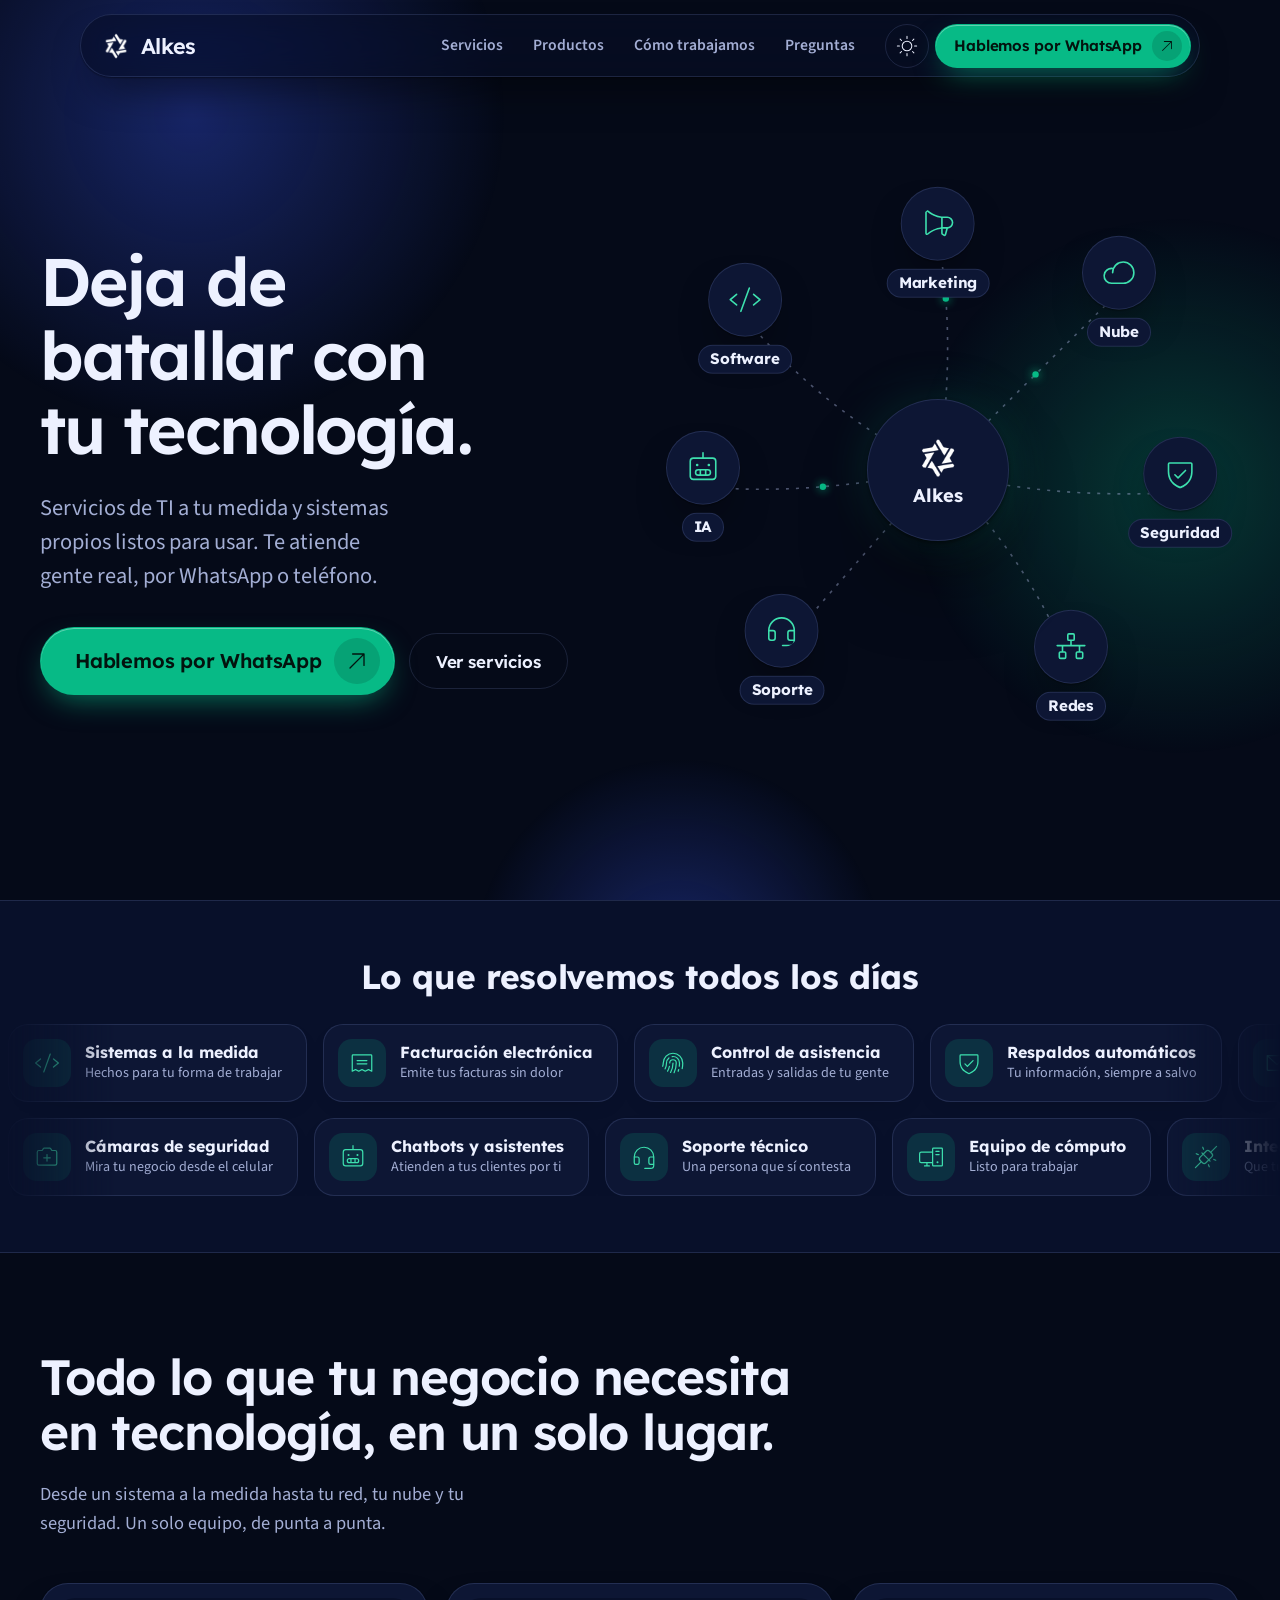
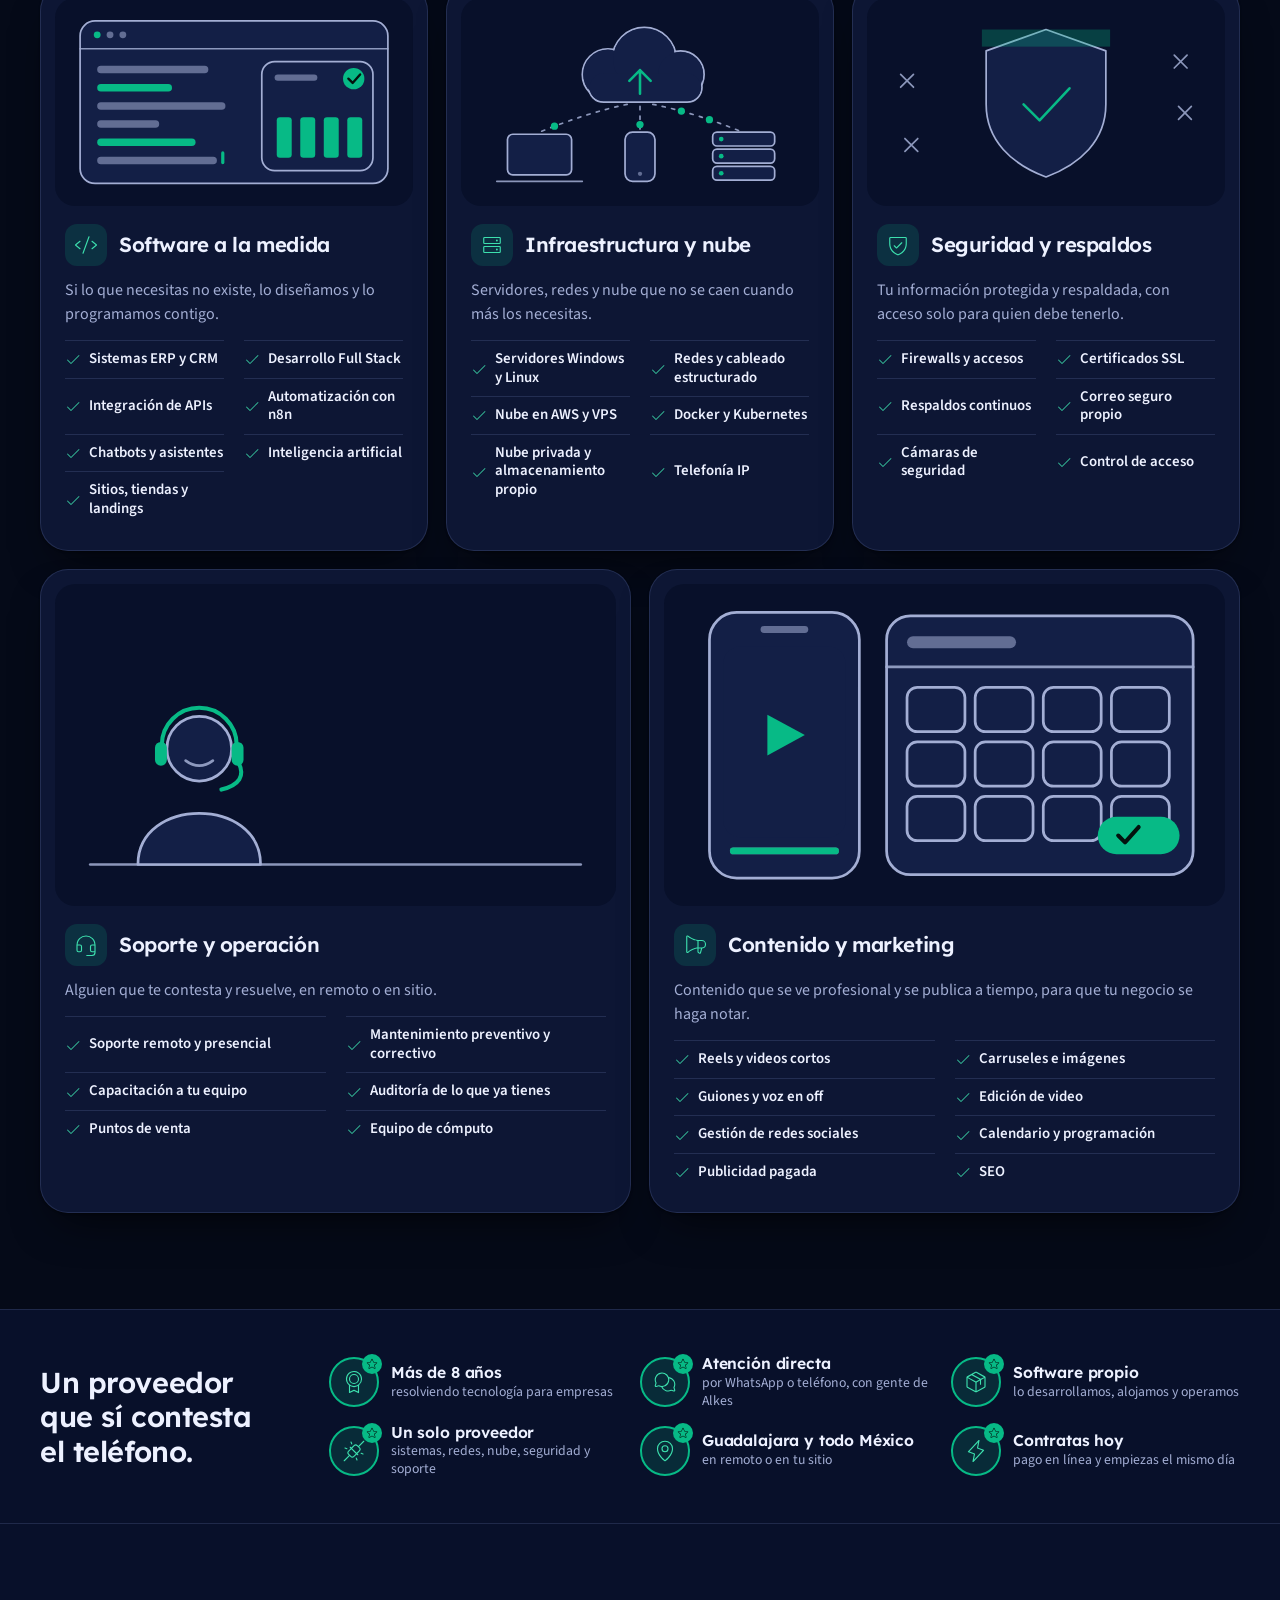
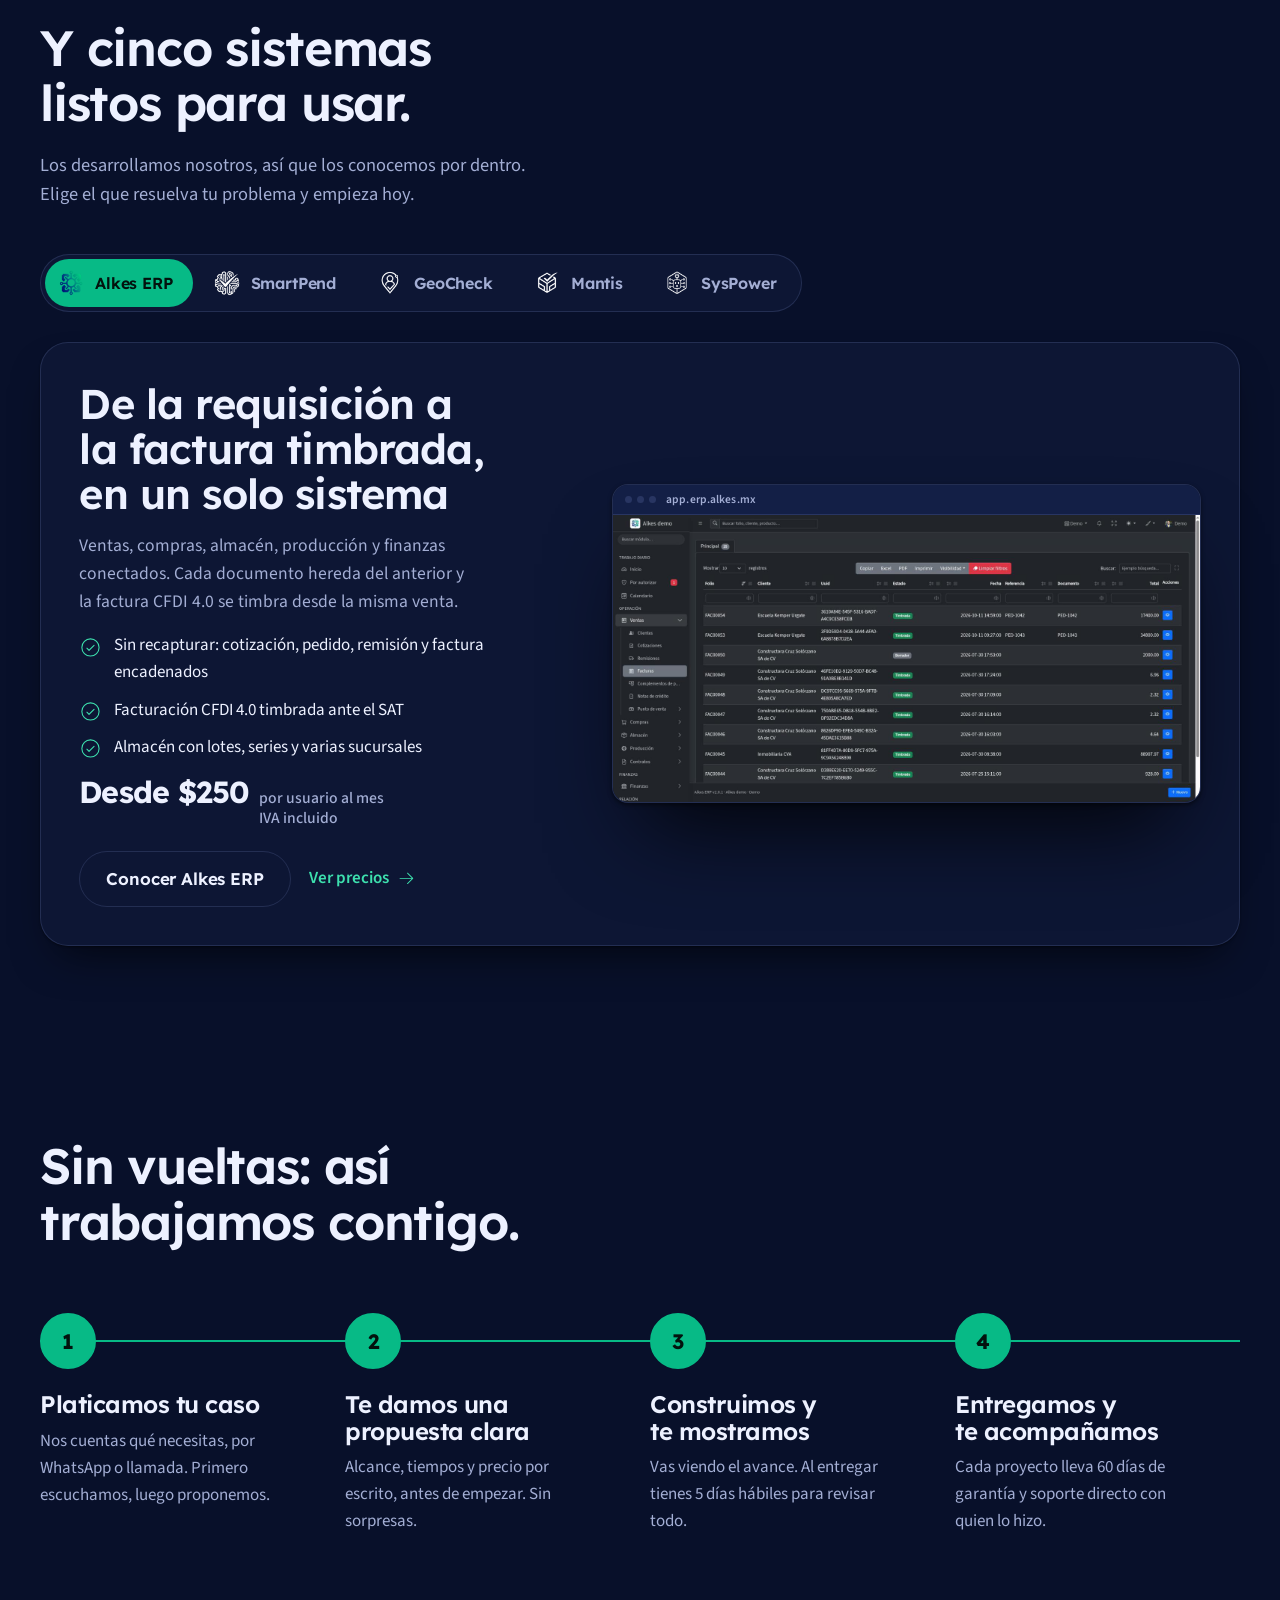
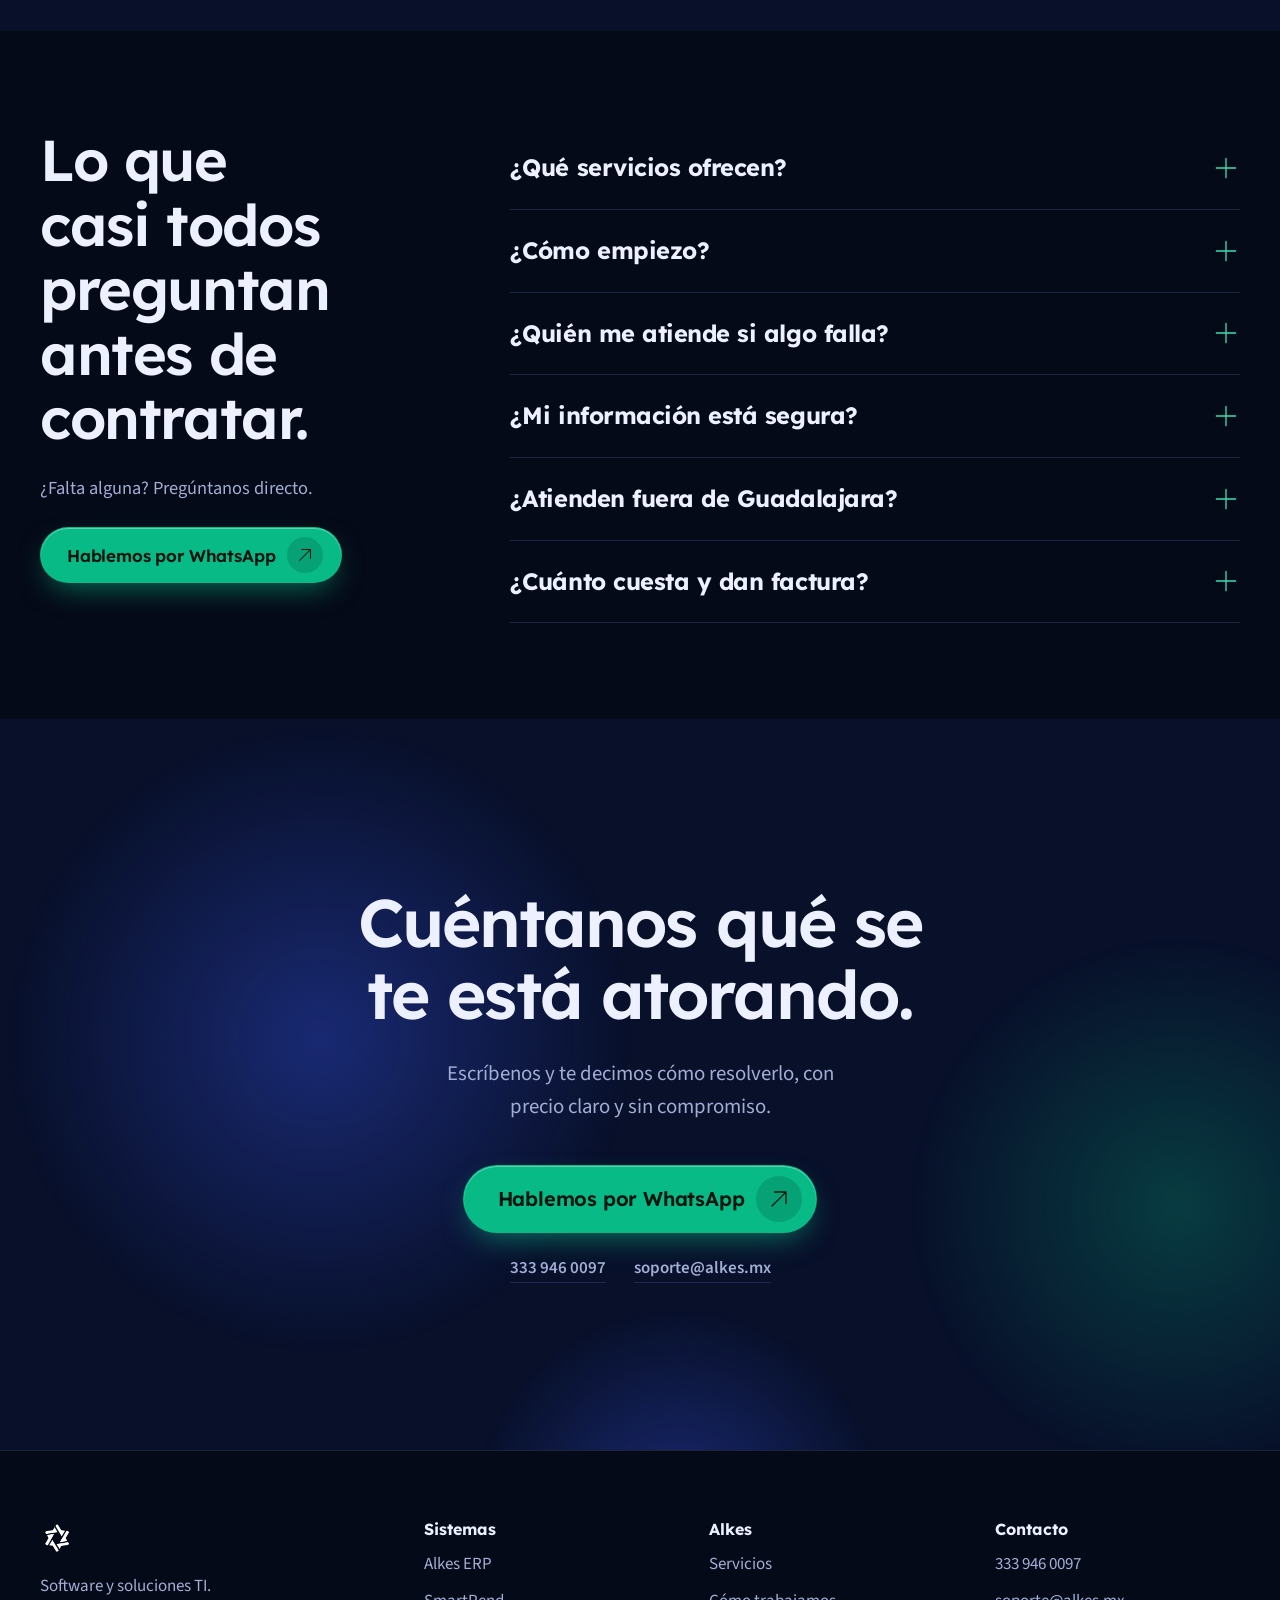
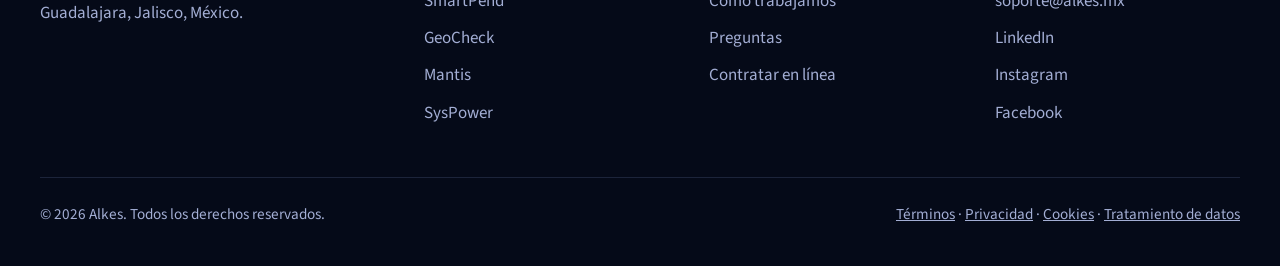
==== commit 02422dbd: "Actualiza enlace de LinkedIn a linkedin.com/in/gustavoquintero2000" ====
--- a/index.html
+++ b/index.html
@@ -26,7 +26,7 @@
 <link rel="preload" href="assets/fonts/source-sans-3-latin.woff2" as="font" type="font/woff2" crossorigin>
 <link rel="stylesheet" href="assets/home.css?v=4">
 <script>(function(){var r=document.documentElement;r.className=r.className.replace('no-js','js');try{var t=localStorage.getItem('alkes-tema');if(t==='light'||t==='dark')r.setAttribute('data-theme',t)}catch(e){}})();</script>
-<script type="application/ld+json">{"@context":"https://schema.org","@graph":[{"@type":["Organization","ProfessionalService"],"@id":"https://alkes.mx/#org","name":"Alkes","alternateName":["Alkes Software y Soluciones TI","Alkes TI","alkes.mx"],"description":"Empresa de software y soluciones TI en Guadalajara, Jalisco. Sistemas listos para usar (ERP con CFDI 4.0, pendientes con IA, control de asistencia, mantenimiento y reinicio remoto) y servicios de TI a la medida para empresas de todo México.","url":"https://alkes.mx/","logo":{"@type":"ImageObject","url":"https://alkes.mx/assets/img/logo_alkes.png"},"image":"https://alkes.mx/assets/img/og-alkes.png","telephone":"+52 33 3946 0097","email":"soporte@alkes.mx","address":{"@type":"PostalAddress","addressLocality":"Guadalajara","addressRegion":"Jalisco","addressCountry":"MX"},"geo":{"@type":"GeoCoordinates","latitude":20.6597,"longitude":-103.3496},"areaServed":[{"@type":"City","name":"Guadalajara"},{"@type":"City","name":"Zapopan"},{"@type":"City","name":"Tlaquepaque"},{"@type":"City","name":"Tonalá"},{"@type":"City","name":"Tlajomulco de Zúñiga"},{"@type":"State","name":"Jalisco"},{"@type":"Country","name":"México"}],"founder":{"@id":"https://gustavoquintero.dev/#persona"},"foundingLocation":{"@type":"Place","name":"Guadalajara, Jalisco, México"},"priceRange":"$$","currenciesAccepted":"MXN","paymentAccepted":"Transferencia, tarjeta","contactPoint":[{"@type":"ContactPoint","contactType":"Ventas","telephone":"+52 33 3946 0097","email":"soporte@alkes.mx","areaServed":"MX","availableLanguage":["es"]},{"@type":"ContactPoint","contactType":"Facturación","email":"facturacion@alkes.mx","areaServed":"MX","availableLanguage":["es"]}],"knowsAbout":["Auditoría de lo que ya tienes","Automatización con n8n","Calendario y programación","Capacitación a tu equipo","Carruseles e imágenes","Certificados SSL","Chatbots y asistentes","Control de acceso","Correo seguro propio","Cámaras de seguridad","Desarrollo Full Stack","Docker y Kubernetes","ERP","Edición de video","Equipo de cómputo","Facturación electrónica CFDI 4.0","Firewalls y accesos","Gestión de redes sociales","Guiones y voz en off","Integración de APIs","Inteligencia artificial","Mantenimiento preventivo y correctivo","Nube en AWS y VPS","Nube privada y almacenamiento propio","Publicidad pagada","Puntos de venta","Redes y cableado estructurado","Reels y videos cortos","Respaldos continuos","SEO","Servidores Windows y Linux","Sistemas ERP y CRM","Sitios, tiendas y landings","Software en la nube","Soporte remoto y presencial","Telefonía IP"],"hasOfferCatalog":{"@type":"OfferCatalog","name":"Servicios de TI y software","itemListElement":[{"@type":"OfferCatalog","name":"Software a la medida","description":"Si lo que necesitas no existe, lo diseñamos y lo programamos contigo.","itemListElement":[{"@type":"Offer","itemOffered":{"@type":"Service","name":"Sistemas ERP y CRM","serviceType":"Software a la medida","provider":{"@id":"https://alkes.mx/#org"},"areaServed":{"@type":"Country","name":"México"}}},{"@type":"Offer","itemOffered":{"@type":"Service","name":"Desarrollo Full Stack","serviceType":"Software a la medida","provider":{"@id":"https://alkes.mx/#org"},"areaServed":{"@type":"Country","name":"México"}}},{"@type":"Offer","itemOffered":{"@type":"Service","name":"Integración de APIs","serviceType":"Software a la medida","provider":{"@id":"https://alkes.mx/#org"},"areaServed":{"@type":"Country","name":"México"}}},{"@type":"Offer","itemOffered":{"@type":"Service","name":"Automatización con n8n","serviceType":"Software a la medida","provider":{"@id":"https://alkes.mx/#org"},"areaServed":{"@type":"Country","name":"México"}}},{"@type":"Offer","itemOffered":{"@type":"Service","name":"Chatbots y asistentes","serviceType":"Software a la medida","provider":{"@id":"https://alkes.mx/#org"},"areaServed":{"@type":"Country","name":"México"}}},{"@type":"Offer","itemOffered":{"@type":"Service","name":"Inteligencia artificial","serviceType":"Software a la medida","provider":{"@id":"https://alkes.mx/#org"},"areaServed":{"@type":"Country","name":"México"}}},{"@type":"Offer","itemOffered":{"@type":"Service","name":"Sitios, tiendas y landings","serviceType":"Software a la medida","provider":{"@id":"https://alkes.mx/#org"},"areaServed":{"@type":"Country","name":"México"}}}]},{"@type":"OfferCatalog","name":"Infraestructura y nube","description":"Servidores, redes y nube que no se caen cuando más los necesitas.","itemListElement":[{"@type":"Offer","itemOffered":{"@type":"Service","name":"Servidores Windows y Linux","serviceType":"Infraestructura y nube","provider":{"@id":"https://alkes.mx/#org"},"areaServed":{"@type":"Country","name":"México"}}},{"@type":"Offer","itemOffered":{"@type":"Service","name":"Redes y cableado estructurado","serviceType":"Infraestructura y nube","provider":{"@id":"https://alkes.mx/#org"},"areaServed":{"@type":"Country","name":"México"}}},{"@type":"Offer","itemOffered":{"@type":"Service","name":"Nube en AWS y VPS","serviceType":"Infraestructura y nube","provider":{"@id":"https://alkes.mx/#org"},"areaServed":{"@type":"Country","name":"México"}}},{"@type":"Offer","itemOffered":{"@type":"Service","name":"Docker y Kubernetes","serviceType":"Infraestructura y nube","provider":{"@id":"https://alkes.mx/#org"},"areaServed":{"@type":"Country","name":"México"}}},{"@type":"Offer","itemOffered":{"@type":"Service","name":"Nube privada y almacenamiento propio","serviceType":"Infraestructura y nube","provider":{"@id":"https://alkes.mx/#org"},"areaServed":{"@type":"Country","name":"México"}}},{"@type":"Offer","itemOffered":{"@type":"Service","name":"Telefonía IP","serviceType":"Infraestructura y nube","provider":{"@id":"https://alkes.mx/#org"},"areaServed":{"@type":"Country","name":"México"}}}]},{"@type":"OfferCatalog","name":"Seguridad y respaldos","description":"Tu información protegida y respaldada, con acceso solo para quien debe tenerlo.","itemListElement":[{"@type":"Offer","itemOffered":{"@type":"Service","name":"Firewalls y accesos","serviceType":"Seguridad y respaldos","provider":{"@id":"https://alkes.mx/#org"},"areaServed":{"@type":"Country","name":"México"}}},{"@type":"Offer","itemOffered":{"@type":"Service","name":"Certificados SSL","serviceType":"Seguridad y respaldos","provider":{"@id":"https://alkes.mx/#org"},"areaServed":{"@type":"Country","name":"México"}}},{"@type":"Offer","itemOffered":{"@type":"Service","name":"Respaldos continuos","serviceType":"Seguridad y respaldos","provider":{"@id":"https://alkes.mx/#org"},"areaServed":{"@type":"Country","name":"México"}}},{"@type":"Offer","itemOffered":{"@type":"Service","name":"Correo seguro propio","serviceType":"Seguridad y respaldos","provider":{"@id":"https://alkes.mx/#org"},"areaServed":{"@type":"Country","name":"México"}}},{"@type":"Offer","itemOffered":{"@type":"Service","name":"Cámaras de seguridad","serviceType":"Seguridad y respaldos","provider":{"@id":"https://alkes.mx/#org"},"areaServed":{"@type":"Country","name":"México"}}},{"@type":"Offer","itemOffered":{"@type":"Service","name":"Control de acceso","serviceType":"Seguridad y respaldos","provider":{"@id":"https://alkes.mx/#org"},"areaServed":{"@type":"Country","name":"México"}}}]},{"@type":"OfferCatalog","name":"Soporte y operación","description":"Alguien que te contesta y resuelve, en remoto o en sitio.","itemListElement":[{"@type":"Offer","itemOffered":{"@type":"Service","name":"Soporte remoto y presencial","serviceType":"Soporte y operación","provider":{"@id":"https://alkes.mx/#org"},"areaServed":{"@type":"Country","name":"México"}}},{"@type":"Offer","itemOffered":{"@type":"Service","name":"Mantenimiento preventivo y correctivo","serviceType":"Soporte y operación","provider":{"@id":"https://alkes.mx/#org"},"areaServed":{"@type":"Country","name":"México"}}},{"@type":"Offer","itemOffered":{"@type":"Service","name":"Capacitación a tu equipo","serviceType":"Soporte y operación","provider":{"@id":"https://alkes.mx/#org"},"areaServed":{"@type":"Country","name":"México"}}},{"@type":"Offer","itemOffered":{"@type":"Service","name":"Auditoría de lo que ya tienes","serviceType":"Soporte y operación","provider":{"@id":"https://alkes.mx/#org"},"areaServed":{"@type":"Country","name":"México"}}},{"@type":"Offer","itemOffered":{"@type":"Service","name":"Puntos de venta","serviceType":"Soporte y operación","provider":{"@id":"https://alkes.mx/#org"},"areaServed":{"@type":"Country","name":"México"}}},{"@type":"Offer","itemOffered":{"@type":"Service","name":"Equipo de cómputo","serviceType":"Soporte y operación","provider":{"@id":"https://alkes.mx/#org"},"areaServed":{"@type":"Country","name":"México"}}}]},{"@type":"OfferCatalog","name":"Contenido y marketing","description":"Contenido que se ve profesional y se publica a tiempo, para que tu negocio se haga notar.","itemListElement":[{"@type":"Offer","itemOffered":{"@type":"Service","name":"Reels y videos cortos","serviceType":"Contenido y marketing","provider":{"@id":"https://alkes.mx/#org"},"areaServed":{"@type":"Country","name":"México"}}},{"@type":"Offer","itemOffered":{"@type":"Service","name":"Carruseles e imágenes","serviceType":"Contenido y marketing","provider":{"@id":"https://alkes.mx/#org"},"areaServed":{"@type":"Country","name":"México"}}},{"@type":"Offer","itemOffered":{"@type":"Service","name":"Guiones y voz en off","serviceType":"Contenido y marketing","provider":{"@id":"https://alkes.mx/#org"},"areaServed":{"@type":"Country","name":"México"}}},{"@type":"Offer","itemOffered":{"@type":"Service","name":"Edición de video","serviceType":"Contenido y marketing","provider":{"@id":"https://alkes.mx/#org"},"areaServed":{"@type":"Country","name":"México"}}},{"@type":"Offer","itemOffered":{"@type":"Service","name":"Gestión de redes sociales","serviceType":"Contenido y marketing","provider":{"@id":"https://alkes.mx/#org"},"areaServed":{"@type":"Country","name":"México"}}},{"@type":"Offer","itemOffered":{"@type":"Service","name":"Calendario y programación","serviceType":"Contenido y marketing","provider":{"@id":"https://alkes.mx/#org"},"areaServed":{"@type":"Country","name":"México"}}},{"@type":"Offer","itemOffered":{"@type":"Service","name":"Publicidad pagada","serviceType":"Contenido y marketing","provider":{"@id":"https://alkes.mx/#org"},"areaServed":{"@type":"Country","name":"México"}}},{"@type":"Offer","itemOffered":{"@type":"Service","name":"SEO","serviceType":"Contenido y marketing","provider":{"@id":"https://alkes.mx/#org"},"areaServed":{"@type":"Country","name":"México"}}}]},{"@type":"Offer","itemOffered":{"@id":"https://erp.alkes.mx/#app"}},{"@type":"Offer","itemOffered":{"@id":"https://smartpend.alkes.mx/#app"}},{"@type":"Offer","itemOffered":{"@id":"https://geocheck.alkes.mx/#app"}},{"@type":"Offer","itemOffered":{"@id":"https://mantis.alkes.mx/#app"}},{"@type":"Offer","itemOffered":{"@id":"https://syspower.alkes.mx/#app"}}]},"sameAs":["https://www.facebook.com/alkes.mx","https://www.instagram.com/alkes.mx","https://www.linkedin.com/company/alkes-mx","https://www.tiktok.com/@alkes.mx"]},{"@type":"Person","@id":"https://gustavoquintero.dev/#persona","name":"Gustavo de Jesús Quintero Cerpa","alternateName":"Gustavo Quintero","jobTitle":"Fundador y desarrollador","worksFor":{"@id":"https://alkes.mx/#org"},"url":"https://gustavoquintero.dev/","sameAs":["https://www.linkedin.com/in/gustavo-quintero-81aa18169/","https://github.com/GustavoQuinteroC"],"address":{"@type":"PostalAddress","addressLocality":"Guadalajara","addressRegion":"Jalisco","addressCountry":"MX"}},{"@type":"WebSite","@id":"https://alkes.mx/#web","url":"https://alkes.mx/","name":"Alkes","inLanguage":"es-MX","description":"Software y soluciones TI para empresas en Guadalajara y todo México.","publisher":{"@id":"https://alkes.mx/#org"}},{"@type":"WebPage","@id":"https://alkes.mx/#pagina","url":"https://alkes.mx/","name":"Alkes | Software y soluciones TI para tu empresa en Guadalajara","isPartOf":{"@id":"https://alkes.mx/#web"},"about":{"@id":"https://alkes.mx/#org"},"mainEntity":{"@id":"https://alkes.mx/#org"},"inLanguage":"es-MX","primaryImageOfPage":{"@type":"ImageObject","url":"https://alkes.mx/assets/img/og-alkes.png"}},{"@type":"ItemList","@id":"https://alkes.mx/#productos","name":"Sistemas de Alkes","itemListElement":[{"@type":"ListItem","position":1,"item":{"@type":"SoftwareApplication","@id":"https://erp.alkes.mx/#app","name":"Alkes ERP","url":"https://erp.alkes.mx/","description":"Ventas, compras, almacén, producción y finanzas conectados. Cada documento hereda del anterior y la factura CFDI 4.0 se timbra desde la misma venta.","featureList":["Sin recapturar: cotización, pedido, remisión y factura encadenados","Facturación CFDI 4.0 timbrada ante el SAT","Almacén con lotes, series y varias sucursales"],"applicationCategory":"BusinessApplication","operatingSystem":"Web","inLanguage":"es-MX","publisher":{"@id":"https://alkes.mx/#org"},"creator":{"@id":"https://gustavoquintero.dev/#persona"}}},{"@type":"ListItem","position":2,"item":{"@type":"SoftwareApplication","@id":"https://smartpend.alkes.mx/#app","name":"SmartPend","url":"https://smartpend.alkes.mx/","description":"Registra cada solicitud, asígnala y sigue su avance hasta cerrarla. Quien reporta consulta su folio sin llamar.","featureList":["Pendientes y tickets con folio y seguimiento","Proyectos, equipos y clientes en un solo lugar","Asistente con inteligencia artificial para dictar y organizar"],"applicationCategory":"BusinessApplication","operatingSystem":"Web","inLanguage":"es-MX","publisher":{"@id":"https://alkes.mx/#org"},"creator":{"@id":"https://gustavoquintero.dev/#persona"}}},{"@type":"ListItem","position":3,"item":{"@type":"SoftwareApplication","@id":"https://geocheck.alkes.mx/#app","name":"GeoCheck","url":"https://geocheck.alkes.mx/","description":"Cada asistencia se valida con NIP, GPS contra una geocerca y foto en el momento. Sin checador físico y sin trampas.","featureList":["Checadas con NIP, GPS y foto en tiempo real","Geocercas por cada lugar de trabajo","Reportes exportables y auditoría de cada registro"],"applicationCategory":"BusinessApplication","operatingSystem":"Web","inLanguage":"es-MX","publisher":{"@id":"https://alkes.mx/#org"},"creator":{"@id":"https://gustavoquintero.dev/#persona"}}},{"@type":"ListItem","position":4,"item":{"@type":"SoftwareApplication","@id":"https://mantis.alkes.mx/#app","name":"Mantis","url":"https://mantis.alkes.mx/","description":"Planifica, ejecuta y documenta el mantenimiento de equipos e instalaciones, con evidencia fotográfica de cada servicio.","featureList":["Inventario de activos y técnicos","Plantillas con checklist a la medida","Evidencias fotográficas y trazabilidad de cada intervención"],"applicationCategory":"BusinessApplication","operatingSystem":"Web","inLanguage":"es-MX","publisher":{"@id":"https://alkes.mx/#org"},"creator":{"@id":"https://gustavoquintero.dev/#persona"}}},{"@type":"ListItem","position":5,"item":{"@type":"SoftwareApplication","@id":"https://syspower.alkes.mx/#app","name":"SysPower","url":"https://syspower.alkes.mx/","description":"Controla la energía de tus equipos críticos desde cualquier navegador. Sin visitas, sin VPN y sin esperas.","featureList":["5 salidas de 120 V que apagas, enciendes y reinicias a distancia","Hardware incluido en la renta, sin anticipo","Reinicio automático al regresar la luz"],"applicationCategory":"BusinessApplication","operatingSystem":"Web","inLanguage":"es-MX","publisher":{"@id":"https://alkes.mx/#org"},"creator":{"@id":"https://gustavoquintero.dev/#persona"}}}]},{"@type":"FAQPage","@id":"https://alkes.mx/#preguntas","mainEntity":[{"@type":"Question","name":"¿Qué servicios ofrecen?","acceptedAnswer":{"@type":"Answer","text":"Software a la medida, redes, nube, seguridad y respaldos, soporte técnico, inteligencia artificial y contenido para redes. Todo con un solo equipo, para que no tengas que coordinar a varios proveedores."}},{"@type":"Question","name":"¿Cómo empiezo?","acceptedAnswer":{"@type":"Answer","text":"Escríbenos por WhatsApp o llámanos y cuéntanos qué necesitas. Te respondemos con una propuesta por escrito, sin compromiso, con alcance y precio claros."}},{"@type":"Question","name":"¿Quién me atiende si algo falla?","acceptedAnswer":{"@type":"Answer","text":"Gente de Alkes, por WhatsApp o teléfono. Resolvemos tu tecnología de principio a fin, así que no te mandamos con un tercero ni con un bot."}},{"@type":"Question","name":"¿Mi información está segura?","acceptedAnswer":{"@type":"Answer","text":"Sí. Trabajamos con accesos controlados, conexiones y contraseñas cifradas, y respaldos automáticos para que una falla no detenga tu negocio."}},{"@type":"Question","name":"¿Atienden fuera de Guadalajara?","acceptedAnswer":{"@type":"Answer","text":"Sí, atendemos empresas de todo México. La mayor parte del soporte se resuelve en remoto, sin que tengas que esperar una visita."}},{"@type":"Question","name":"¿Cuánto cuesta y dan factura?","acceptedAnswer":{"@type":"Answer","text":"Cada proyecto se cotiza por escrito antes de empezar. Tienes 5 días hábiles para revisar la entrega y 60 días de garantía. Y sí, damos factura: pídela a facturacion@alkes.mx."}}]}]}</script>
+<script type="application/ld+json">{"@context":"https://schema.org","@graph":[{"@type":["Organization","ProfessionalService"],"@id":"https://alkes.mx/#org","name":"Alkes","alternateName":["Alkes Software y Soluciones TI","Alkes TI","alkes.mx"],"description":"Empresa de software y soluciones TI en Guadalajara, Jalisco. Sistemas listos para usar (ERP con CFDI 4.0, pendientes con IA, control de asistencia, mantenimiento y reinicio remoto) y servicios de TI a la medida para empresas de todo México.","url":"https://alkes.mx/","logo":{"@type":"ImageObject","url":"https://alkes.mx/assets/img/logo_alkes.png"},"image":"https://alkes.mx/assets/img/og-alkes.png","telephone":"+52 33 3946 0097","email":"soporte@alkes.mx","address":{"@type":"PostalAddress","addressLocality":"Guadalajara","addressRegion":"Jalisco","addressCountry":"MX"},"geo":{"@type":"GeoCoordinates","latitude":20.6597,"longitude":-103.3496},"areaServed":[{"@type":"City","name":"Guadalajara"},{"@type":"City","name":"Zapopan"},{"@type":"City","name":"Tlaquepaque"},{"@type":"City","name":"Tonalá"},{"@type":"City","name":"Tlajomulco de Zúñiga"},{"@type":"State","name":"Jalisco"},{"@type":"Country","name":"México"}],"founder":{"@id":"https://gustavoquintero.dev/#persona"},"foundingLocation":{"@type":"Place","name":"Guadalajara, Jalisco, México"},"priceRange":"$$","currenciesAccepted":"MXN","paymentAccepted":"Transferencia, tarjeta","contactPoint":[{"@type":"ContactPoint","contactType":"Ventas","telephone":"+52 33 3946 0097","email":"soporte@alkes.mx","areaServed":"MX","availableLanguage":["es"]},{"@type":"ContactPoint","contactType":"Facturación","email":"facturacion@alkes.mx","areaServed":"MX","availableLanguage":["es"]}],"knowsAbout":["Auditoría de lo que ya tienes","Automatización con n8n","Calendario y programación","Capacitación a tu equipo","Carruseles e imágenes","Certificados SSL","Chatbots y asistentes","Control de acceso","Correo seguro propio","Cámaras de seguridad","Desarrollo Full Stack","Docker y Kubernetes","ERP","Edición de video","Equipo de cómputo","Facturación electrónica CFDI 4.0","Firewalls y accesos","Gestión de redes sociales","Guiones y voz en off","Integración de APIs","Inteligencia artificial","Mantenimiento preventivo y correctivo","Nube en AWS y VPS","Nube privada y almacenamiento propio","Publicidad pagada","Puntos de venta","Redes y cableado estructurado","Reels y videos cortos","Respaldos continuos","SEO","Servidores Windows y Linux","Sistemas ERP y CRM","Sitios, tiendas y landings","Software en la nube","Soporte remoto y presencial","Telefonía IP"],"hasOfferCatalog":{"@type":"OfferCatalog","name":"Servicios de TI y software","itemListElement":[{"@type":"OfferCatalog","name":"Software a la medida","description":"Si lo que necesitas no existe, lo diseñamos y lo programamos contigo.","itemListElement":[{"@type":"Offer","itemOffered":{"@type":"Service","name":"Sistemas ERP y CRM","serviceType":"Software a la medida","provider":{"@id":"https://alkes.mx/#org"},"areaServed":{"@type":"Country","name":"México"}}},{"@type":"Offer","itemOffered":{"@type":"Service","name":"Desarrollo Full Stack","serviceType":"Software a la medida","provider":{"@id":"https://alkes.mx/#org"},"areaServed":{"@type":"Country","name":"México"}}},{"@type":"Offer","itemOffered":{"@type":"Service","name":"Integración de APIs","serviceType":"Software a la medida","provider":{"@id":"https://alkes.mx/#org"},"areaServed":{"@type":"Country","name":"México"}}},{"@type":"Offer","itemOffered":{"@type":"Service","name":"Automatización con n8n","serviceType":"Software a la medida","provider":{"@id":"https://alkes.mx/#org"},"areaServed":{"@type":"Country","name":"México"}}},{"@type":"Offer","itemOffered":{"@type":"Service","name":"Chatbots y asistentes","serviceType":"Software a la medida","provider":{"@id":"https://alkes.mx/#org"},"areaServed":{"@type":"Country","name":"México"}}},{"@type":"Offer","itemOffered":{"@type":"Service","name":"Inteligencia artificial","serviceType":"Software a la medida","provider":{"@id":"https://alkes.mx/#org"},"areaServed":{"@type":"Country","name":"México"}}},{"@type":"Offer","itemOffered":{"@type":"Service","name":"Sitios, tiendas y landings","serviceType":"Software a la medida","provider":{"@id":"https://alkes.mx/#org"},"areaServed":{"@type":"Country","name":"México"}}}]},{"@type":"OfferCatalog","name":"Infraestructura y nube","description":"Servidores, redes y nube que no se caen cuando más los necesitas.","itemListElement":[{"@type":"Offer","itemOffered":{"@type":"Service","name":"Servidores Windows y Linux","serviceType":"Infraestructura y nube","provider":{"@id":"https://alkes.mx/#org"},"areaServed":{"@type":"Country","name":"México"}}},{"@type":"Offer","itemOffered":{"@type":"Service","name":"Redes y cableado estructurado","serviceType":"Infraestructura y nube","provider":{"@id":"https://alkes.mx/#org"},"areaServed":{"@type":"Country","name":"México"}}},{"@type":"Offer","itemOffered":{"@type":"Service","name":"Nube en AWS y VPS","serviceType":"Infraestructura y nube","provider":{"@id":"https://alkes.mx/#org"},"areaServed":{"@type":"Country","name":"México"}}},{"@type":"Offer","itemOffered":{"@type":"Service","name":"Docker y Kubernetes","serviceType":"Infraestructura y nube","provider":{"@id":"https://alkes.mx/#org"},"areaServed":{"@type":"Country","name":"México"}}},{"@type":"Offer","itemOffered":{"@type":"Service","name":"Nube privada y almacenamiento propio","serviceType":"Infraestructura y nube","provider":{"@id":"https://alkes.mx/#org"},"areaServed":{"@type":"Country","name":"México"}}},{"@type":"Offer","itemOffered":{"@type":"Service","name":"Telefonía IP","serviceType":"Infraestructura y nube","provider":{"@id":"https://alkes.mx/#org"},"areaServed":{"@type":"Country","name":"México"}}}]},{"@type":"OfferCatalog","name":"Seguridad y respaldos","description":"Tu información protegida y respaldada, con acceso solo para quien debe tenerlo.","itemListElement":[{"@type":"Offer","itemOffered":{"@type":"Service","name":"Firewalls y accesos","serviceType":"Seguridad y respaldos","provider":{"@id":"https://alkes.mx/#org"},"areaServed":{"@type":"Country","name":"México"}}},{"@type":"Offer","itemOffered":{"@type":"Service","name":"Certificados SSL","serviceType":"Seguridad y respaldos","provider":{"@id":"https://alkes.mx/#org"},"areaServed":{"@type":"Country","name":"México"}}},{"@type":"Offer","itemOffered":{"@type":"Service","name":"Respaldos continuos","serviceType":"Seguridad y respaldos","provider":{"@id":"https://alkes.mx/#org"},"areaServed":{"@type":"Country","name":"México"}}},{"@type":"Offer","itemOffered":{"@type":"Service","name":"Correo seguro propio","serviceType":"Seguridad y respaldos","provider":{"@id":"https://alkes.mx/#org"},"areaServed":{"@type":"Country","name":"México"}}},{"@type":"Offer","itemOffered":{"@type":"Service","name":"Cámaras de seguridad","serviceType":"Seguridad y respaldos","provider":{"@id":"https://alkes.mx/#org"},"areaServed":{"@type":"Country","name":"México"}}},{"@type":"Offer","itemOffered":{"@type":"Service","name":"Control de acceso","serviceType":"Seguridad y respaldos","provider":{"@id":"https://alkes.mx/#org"},"areaServed":{"@type":"Country","name":"México"}}}]},{"@type":"OfferCatalog","name":"Soporte y operación","description":"Alguien que te contesta y resuelve, en remoto o en sitio.","itemListElement":[{"@type":"Offer","itemOffered":{"@type":"Service","name":"Soporte remoto y presencial","serviceType":"Soporte y operación","provider":{"@id":"https://alkes.mx/#org"},"areaServed":{"@type":"Country","name":"México"}}},{"@type":"Offer","itemOffered":{"@type":"Service","name":"Mantenimiento preventivo y correctivo","serviceType":"Soporte y operación","provider":{"@id":"https://alkes.mx/#org"},"areaServed":{"@type":"Country","name":"México"}}},{"@type":"Offer","itemOffered":{"@type":"Service","name":"Capacitación a tu equipo","serviceType":"Soporte y operación","provider":{"@id":"https://alkes.mx/#org"},"areaServed":{"@type":"Country","name":"México"}}},{"@type":"Offer","itemOffered":{"@type":"Service","name":"Auditoría de lo que ya tienes","serviceType":"Soporte y operación","provider":{"@id":"https://alkes.mx/#org"},"areaServed":{"@type":"Country","name":"México"}}},{"@type":"Offer","itemOffered":{"@type":"Service","name":"Puntos de venta","serviceType":"Soporte y operación","provider":{"@id":"https://alkes.mx/#org"},"areaServed":{"@type":"Country","name":"México"}}},{"@type":"Offer","itemOffered":{"@type":"Service","name":"Equipo de cómputo","serviceType":"Soporte y operación","provider":{"@id":"https://alkes.mx/#org"},"areaServed":{"@type":"Country","name":"México"}}}]},{"@type":"OfferCatalog","name":"Contenido y marketing","description":"Contenido que se ve profesional y se publica a tiempo, para que tu negocio se haga notar.","itemListElement":[{"@type":"Offer","itemOffered":{"@type":"Service","name":"Reels y videos cortos","serviceType":"Contenido y marketing","provider":{"@id":"https://alkes.mx/#org"},"areaServed":{"@type":"Country","name":"México"}}},{"@type":"Offer","itemOffered":{"@type":"Service","name":"Carruseles e imágenes","serviceType":"Contenido y marketing","provider":{"@id":"https://alkes.mx/#org"},"areaServed":{"@type":"Country","name":"México"}}},{"@type":"Offer","itemOffered":{"@type":"Service","name":"Guiones y voz en off","serviceType":"Contenido y marketing","provider":{"@id":"https://alkes.mx/#org"},"areaServed":{"@type":"Country","name":"México"}}},{"@type":"Offer","itemOffered":{"@type":"Service","name":"Edición de video","serviceType":"Contenido y marketing","provider":{"@id":"https://alkes.mx/#org"},"areaServed":{"@type":"Country","name":"México"}}},{"@type":"Offer","itemOffered":{"@type":"Service","name":"Gestión de redes sociales","serviceType":"Contenido y marketing","provider":{"@id":"https://alkes.mx/#org"},"areaServed":{"@type":"Country","name":"México"}}},{"@type":"Offer","itemOffered":{"@type":"Service","name":"Calendario y programación","serviceType":"Contenido y marketing","provider":{"@id":"https://alkes.mx/#org"},"areaServed":{"@type":"Country","name":"México"}}},{"@type":"Offer","itemOffered":{"@type":"Service","name":"Publicidad pagada","serviceType":"Contenido y marketing","provider":{"@id":"https://alkes.mx/#org"},"areaServed":{"@type":"Country","name":"México"}}},{"@type":"Offer","itemOffered":{"@type":"Service","name":"SEO","serviceType":"Contenido y marketing","provider":{"@id":"https://alkes.mx/#org"},"areaServed":{"@type":"Country","name":"México"}}}]},{"@type":"Offer","itemOffered":{"@id":"https://erp.alkes.mx/#app"}},{"@type":"Offer","itemOffered":{"@id":"https://smartpend.alkes.mx/#app"}},{"@type":"Offer","itemOffered":{"@id":"https://geocheck.alkes.mx/#app"}},{"@type":"Offer","itemOffered":{"@id":"https://mantis.alkes.mx/#app"}},{"@type":"Offer","itemOffered":{"@id":"https://syspower.alkes.mx/#app"}}]},"sameAs":["https://www.facebook.com/alkes.mx","https://www.instagram.com/alkes.mx","https://www.linkedin.com/company/alkes-mx","https://www.tiktok.com/@alkes.mx"]},{"@type":"Person","@id":"https://gustavoquintero.dev/#persona","name":"Gustavo de Jesús Quintero Cerpa","alternateName":"Gustavo Quintero","jobTitle":"Fundador y desarrollador","worksFor":{"@id":"https://alkes.mx/#org"},"url":"https://gustavoquintero.dev/","sameAs":["https://www.linkedin.com/in/gustavoquintero2000/","https://github.com/GustavoQuinteroC"],"address":{"@type":"PostalAddress","addressLocality":"Guadalajara","addressRegion":"Jalisco","addressCountry":"MX"}},{"@type":"WebSite","@id":"https://alkes.mx/#web","url":"https://alkes.mx/","name":"Alkes","inLanguage":"es-MX","description":"Software y soluciones TI para empresas en Guadalajara y todo México.","publisher":{"@id":"https://alkes.mx/#org"}},{"@type":"WebPage","@id":"https://alkes.mx/#pagina","url":"https://alkes.mx/","name":"Alkes | Software y soluciones TI para tu empresa en Guadalajara","isPartOf":{"@id":"https://alkes.mx/#web"},"about":{"@id":"https://alkes.mx/#org"},"mainEntity":{"@id":"https://alkes.mx/#org"},"inLanguage":"es-MX","primaryImageOfPage":{"@type":"ImageObject","url":"https://alkes.mx/assets/img/og-alkes.png"}},{"@type":"ItemList","@id":"https://alkes.mx/#productos","name":"Sistemas de Alkes","itemListElement":[{"@type":"ListItem","position":1,"item":{"@type":"SoftwareApplication","@id":"https://erp.alkes.mx/#app","name":"Alkes ERP","url":"https://erp.alkes.mx/","description":"Ventas, compras, almacén, producción y finanzas conectados. Cada documento hereda del anterior y la factura CFDI 4.0 se timbra desde la misma venta.","featureList":["Sin recapturar: cotización, pedido, remisión y factura encadenados","Facturación CFDI 4.0 timbrada ante el SAT","Almacén con lotes, series y varias sucursales"],"applicationCategory":"BusinessApplication","operatingSystem":"Web","inLanguage":"es-MX","publisher":{"@id":"https://alkes.mx/#org"},"creator":{"@id":"https://gustavoquintero.dev/#persona"}}},{"@type":"ListItem","position":2,"item":{"@type":"SoftwareApplication","@id":"https://smartpend.alkes.mx/#app","name":"SmartPend","url":"https://smartpend.alkes.mx/","description":"Registra cada solicitud, asígnala y sigue su avance hasta cerrarla. Quien reporta consulta su folio sin llamar.","featureList":["Pendientes y tickets con folio y seguimiento","Proyectos, equipos y clientes en un solo lugar","Asistente con inteligencia artificial para dictar y organizar"],"applicationCategory":"BusinessApplication","operatingSystem":"Web","inLanguage":"es-MX","publisher":{"@id":"https://alkes.mx/#org"},"creator":{"@id":"https://gustavoquintero.dev/#persona"}}},{"@type":"ListItem","position":3,"item":{"@type":"SoftwareApplication","@id":"https://geocheck.alkes.mx/#app","name":"GeoCheck","url":"https://geocheck.alkes.mx/","description":"Cada asistencia se valida con NIP, GPS contra una geocerca y foto en el momento. Sin checador físico y sin trampas.","featureList":["Checadas con NIP, GPS y foto en tiempo real","Geocercas por cada lugar de trabajo","Reportes exportables y auditoría de cada registro"],"applicationCategory":"BusinessApplication","operatingSystem":"Web","inLanguage":"es-MX","publisher":{"@id":"https://alkes.mx/#org"},"creator":{"@id":"https://gustavoquintero.dev/#persona"}}},{"@type":"ListItem","position":4,"item":{"@type":"SoftwareApplication","@id":"https://mantis.alkes.mx/#app","name":"Mantis","url":"https://mantis.alkes.mx/","description":"Planifica, ejecuta y documenta el mantenimiento de equipos e instalaciones, con evidencia fotográfica de cada servicio.","featureList":["Inventario de activos y técnicos","Plantillas con checklist a la medida","Evidencias fotográficas y trazabilidad de cada intervención"],"applicationCategory":"BusinessApplication","operatingSystem":"Web","inLanguage":"es-MX","publisher":{"@id":"https://alkes.mx/#org"},"creator":{"@id":"https://gustavoquintero.dev/#persona"}}},{"@type":"ListItem","position":5,"item":{"@type":"SoftwareApplication","@id":"https://syspower.alkes.mx/#app","name":"SysPower","url":"https://syspower.alkes.mx/","description":"Controla la energía de tus equipos críticos desde cualquier navegador. Sin visitas, sin VPN y sin esperas.","featureList":["5 salidas de 120 V que apagas, enciendes y reinicias a distancia","Hardware incluido en la renta, sin anticipo","Reinicio automático al regresar la luz"],"applicationCategory":"BusinessApplication","operatingSystem":"Web","inLanguage":"es-MX","publisher":{"@id":"https://alkes.mx/#org"},"creator":{"@id":"https://gustavoquintero.dev/#persona"}}}]},{"@type":"FAQPage","@id":"https://alkes.mx/#preguntas","mainEntity":[{"@type":"Question","name":"¿Qué servicios ofrecen?","acceptedAnswer":{"@type":"Answer","text":"Software a la medida, redes, nube, seguridad y respaldos, soporte técnico, inteligencia artificial y contenido para redes. Todo con un solo equipo, para que no tengas que coordinar a varios proveedores."}},{"@type":"Question","name":"¿Cómo empiezo?","acceptedAnswer":{"@type":"Answer","text":"Escríbenos por WhatsApp o llámanos y cuéntanos qué necesitas. Te respondemos con una propuesta por escrito, sin compromiso, con alcance y precio claros."}},{"@type":"Question","name":"¿Quién me atiende si algo falla?","acceptedAnswer":{"@type":"Answer","text":"Gente de Alkes, por WhatsApp o teléfono. Resolvemos tu tecnología de principio a fin, así que no te mandamos con un tercero ni con un bot."}},{"@type":"Question","name":"¿Mi información está segura?","acceptedAnswer":{"@type":"Answer","text":"Sí. Trabajamos con accesos controlados, conexiones y contraseñas cifradas, y respaldos automáticos para que una falla no detenga tu negocio."}},{"@type":"Question","name":"¿Atienden fuera de Guadalajara?","acceptedAnswer":{"@type":"Answer","text":"Sí, atendemos empresas de todo México. La mayor parte del soporte se resuelve en remoto, sin que tengas que esperar una visita."}},{"@type":"Question","name":"¿Cuánto cuesta y dan factura?","acceptedAnswer":{"@type":"Answer","text":"Cada proyecto se cotiza por escrito antes de empezar. Tienes 5 días hábiles para revisar la entrega y 60 días de garantía. Y sí, damos factura: pídela a facturacion@alkes.mx."}}]}]}</script>
 </head>
 <body>
 <a class="skip" href="#main">Saltar al contenido</a>
@@ -367,7 +367,7 @@
     <div><h4>Alkes</h4><ul><li><a href="#servicios">Servicios</a></li><li><a href="#proceso">Cómo trabajamos</a></li><li><a href="#preguntas">Preguntas</a></li><li><a href="https://contratar.alkes.mx">Contratar en línea</a></li></ul></div>
     <div><h4>Contacto</h4><ul><li><a href="tel:+523339460097">333 946 0097</a></li><li><a href="mailto:soporte@alkes.mx">soporte@alkes.mx</a></li><li><a href="https://www.linkedin.com/company/alkes-mx">LinkedIn</a></li><li><a href="https://www.instagram.com/alkes.mx">Instagram</a></li><li><a href="https://www.facebook.com/alkes.mx">Facebook</a></li></ul></div>
   </div>
-  <div class="foot__b"><span>© 2026 Alkes. Todos los derechos reservados.</span><span><a href="/terminos/">Términos</a> · <a href="/privacidad/">Privacidad</a> · <a href="/cookies/">Cookies</a> · <a href="/encargo-de-datos/">Tratamiento de datos</a></span></div>
+  <div class="foot__b"><span>© 2026 Alkes. Todos los derechos reservados.</span><span><a href="/terminos.html">Términos</a> · <a href="/privacidad.html">Privacidad</a> · <a href="/cookies.html">Cookies</a> · <a href="/encargo-de-datos.html">Tratamiento de datos</a></span></div>
 </div></footer>
 <script src="assets/home.js?v=4" defer></script>
 </body>
